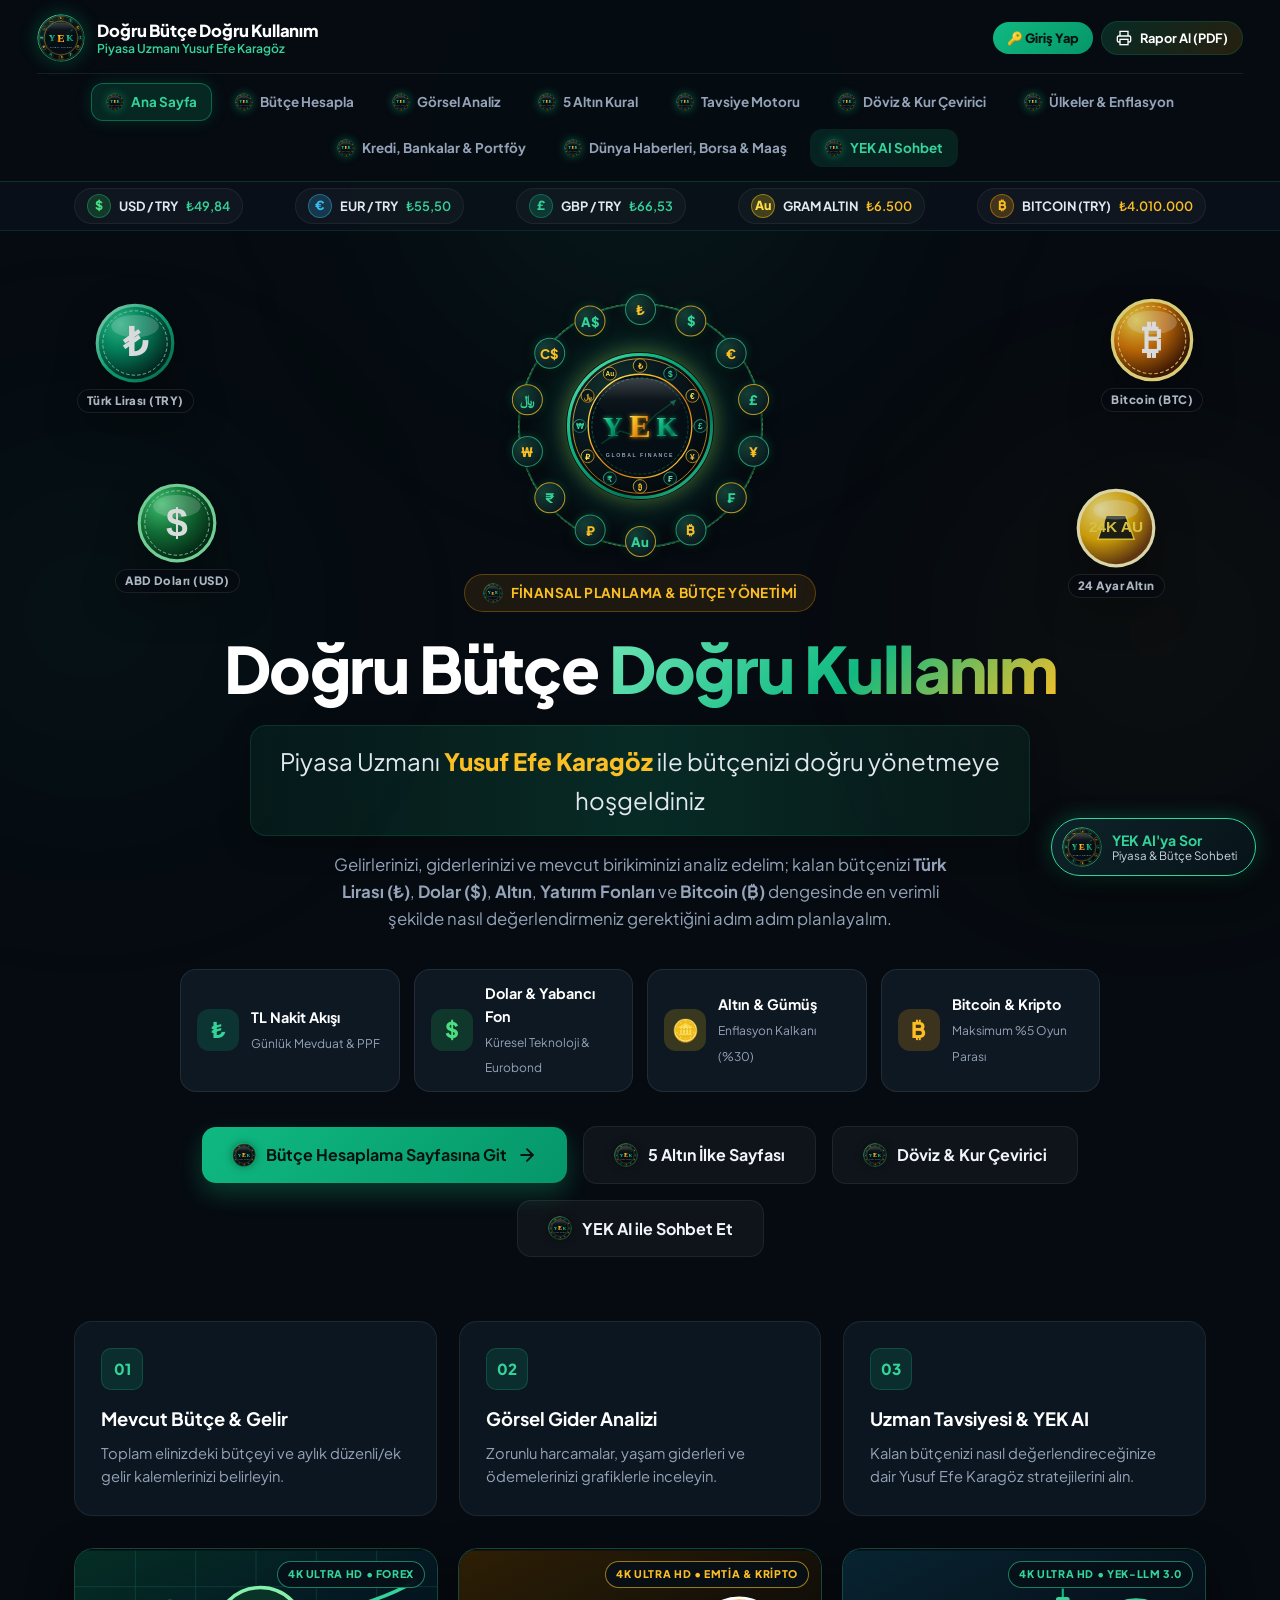
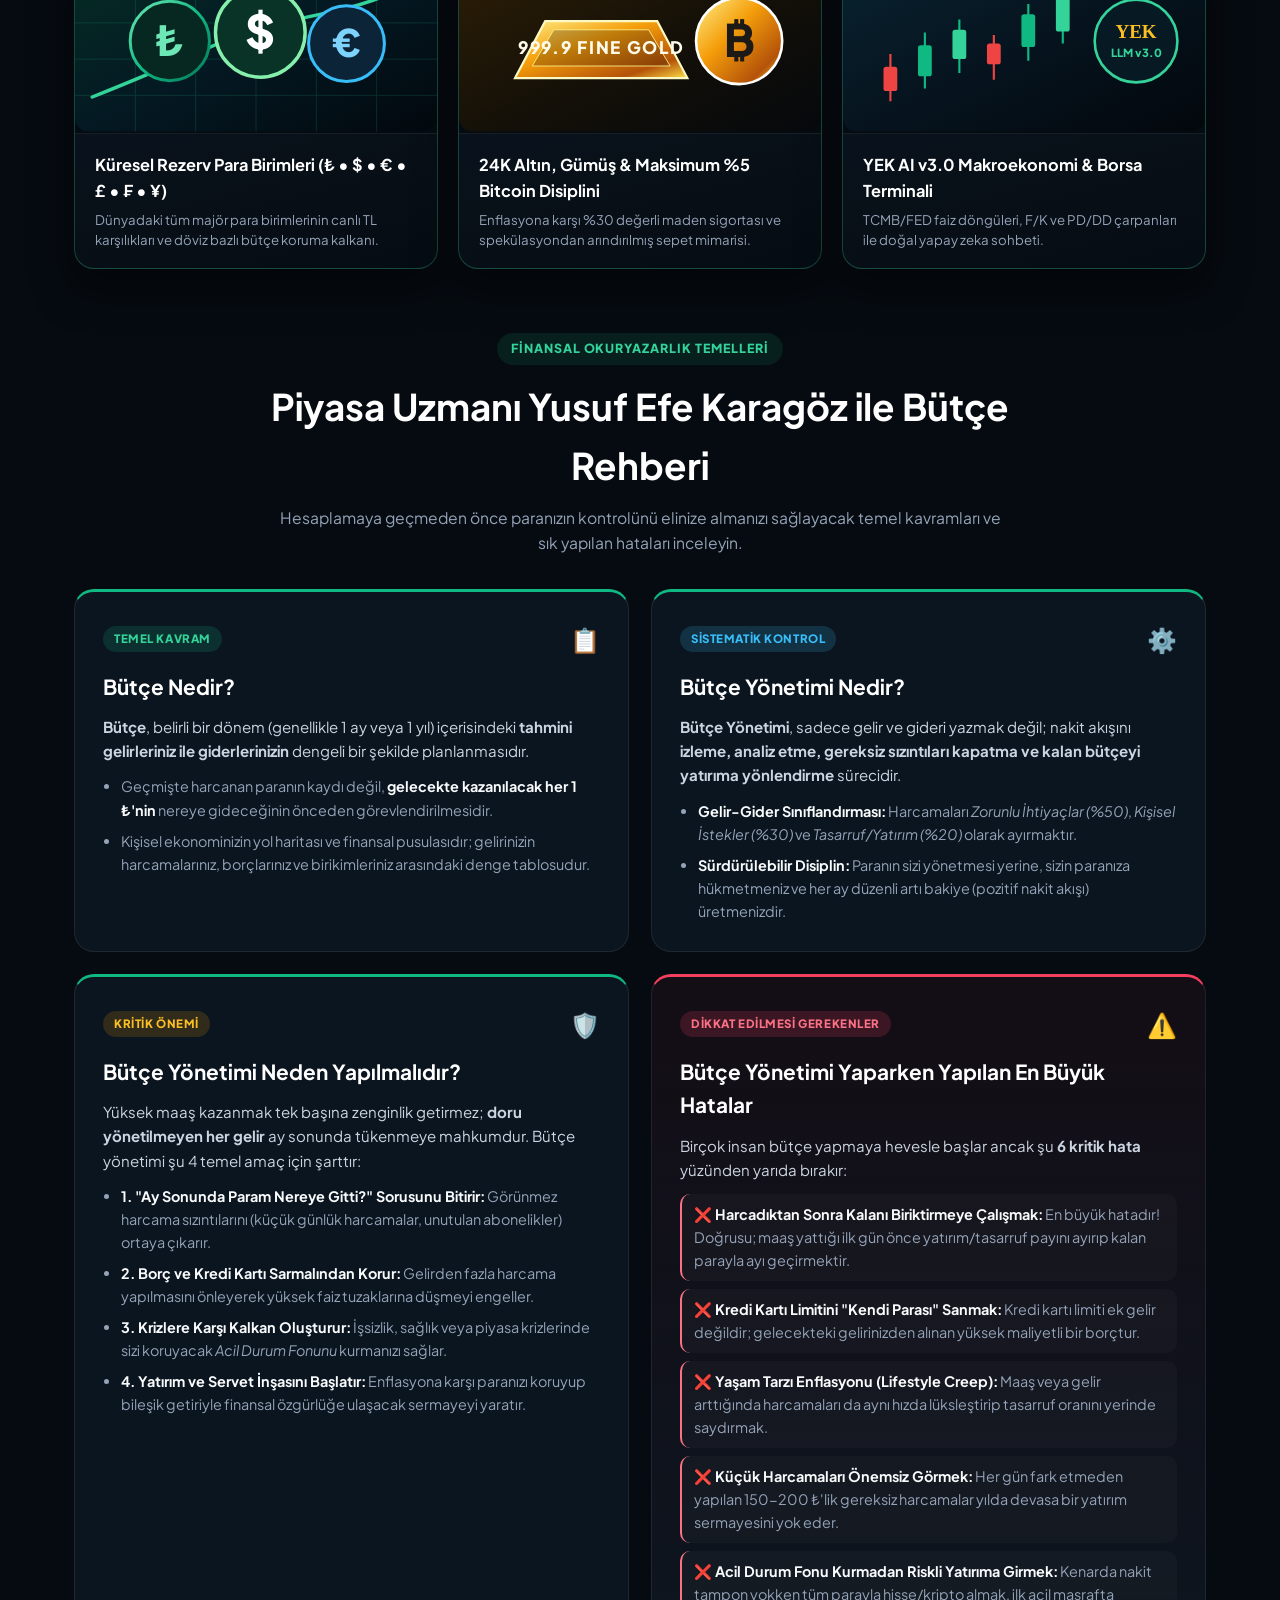
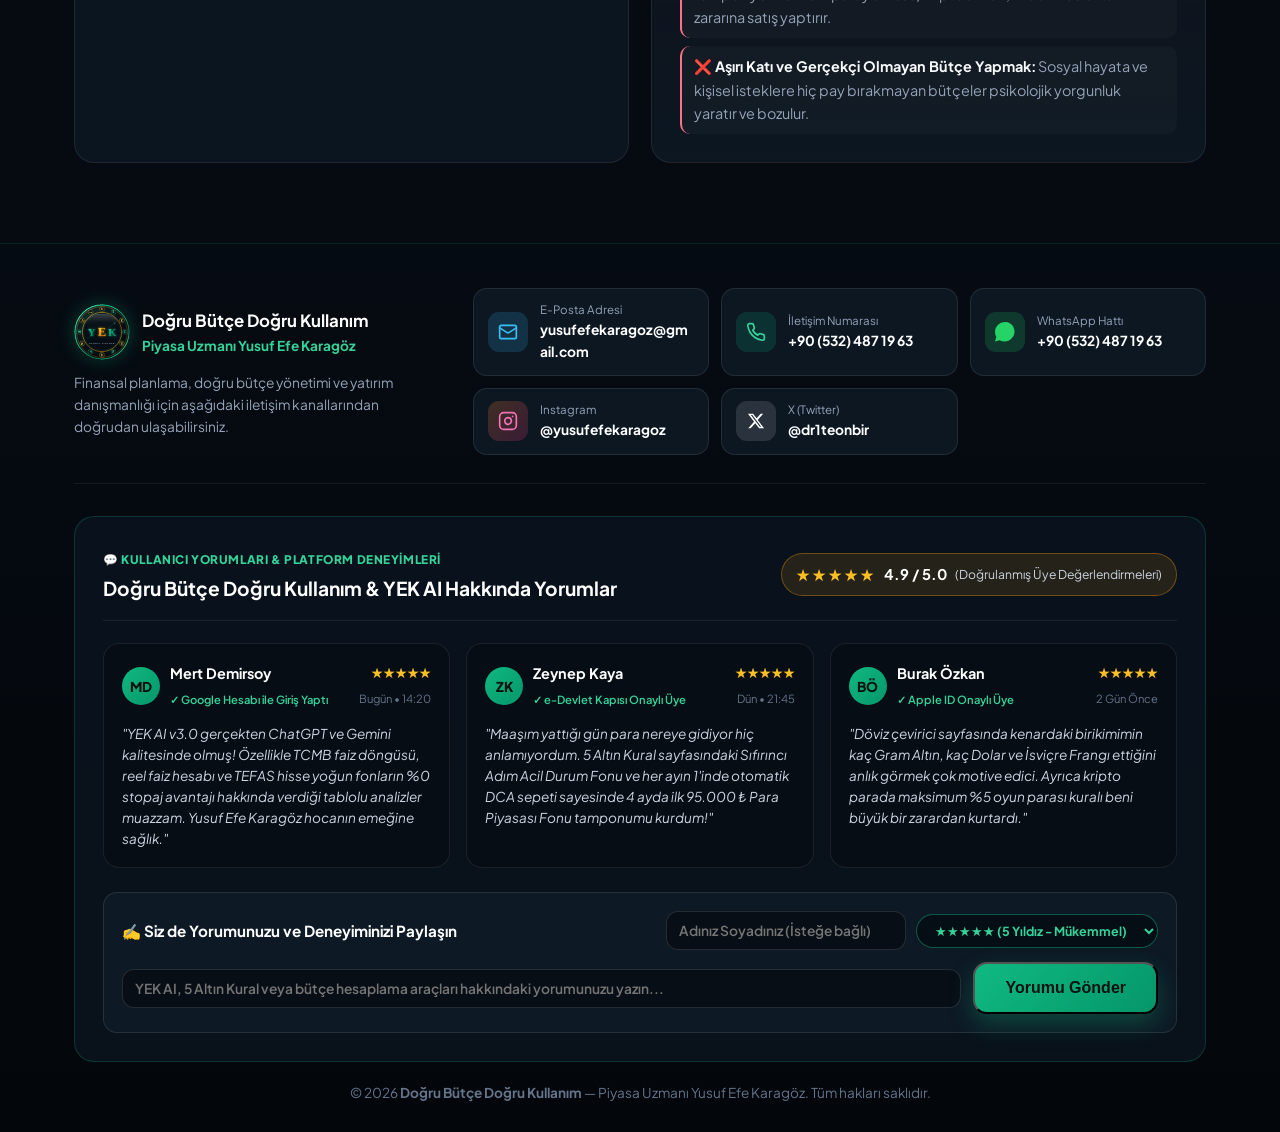
==== index.html @ b9794881 "Doğru Bütçe Doğru Kullanım - Masaüstü ve Mobil Uyumlu Tam Sürüm" ====
<!DOCTYPE html>
<html lang="tr">
<head>
  <meta charset="UTF-8" />
  <meta name="viewport" content="width=device-width, initial-scale=1.0" />
  <title>Ana Sayfa | Doğru Bütçe Doğru Kullanım - Yusuf Efe Karagöz</title>
  <link rel="preconnect" href="https://fonts.googleapis.com">
  <link rel="preconnect" href="https://fonts.gstatic.com" crossorigin>
  <link href="https://fonts.googleapis.com/css2?family=Cinzel:wght@600;700;800&family=Plus+Jakarta+Sans:wght@400;500;600;700;800&display=swap" rel="stylesheet">
  <link id="dynamicFavicon" rel="icon" type="image/svg+xml" href="logo.svg" />
  <link rel="shortcut icon" href="logo.svg" />
  <link rel="stylesheet" href="style.css?v=7" />
</head>
<body>
  <div class="ambient-glow glow-1"></div>
  <div class="ambient-glow glow-2"></div>
  <div class="ambient-glow glow-3"></div>

  <!-- ÜST MENÜ (HER SAYFADA SABİT) -->
  <header class="navbar">
    <div class="container nav-container">
      <a href="index.html" class="brand">
        <img src="logo.svg" alt="YEK Logo" class="nav-logo" />
        <div class="brand-text">
          <span class="brand-title">Doğru Bütçe Doğru Kullanım</span>
          <span class="brand-subtitle">Piyasa Uzmanı Yusuf Efe Karagöz</span>
        </div>
      </a>

      <nav class="nav-links">
        <a href="index.html" class="nav-tab active">
          <img src="logo.svg" alt="" class="link-mini-logo" />
          Ana Sayfa
        </a>
        <a href="butce-hesapla.html" class="nav-tab">
          <img src="logo.svg" alt="" class="link-mini-logo" />
          Bütçe Hesapla
        </a>
        <a href="gorsel-analiz.html" class="nav-tab">
          <img src="logo.svg" alt="" class="link-mini-logo" />
          Görsel Analiz
        </a>
        <a href="altin-kurallar.html" class="nav-tab">
          <img src="logo.svg" alt="" class="link-mini-logo" />
          5 Altın Kural
        </a>
        <a href="tavsiye-motoru.html" class="nav-tab">
          <img src="logo.svg" alt="" class="link-mini-logo" />
          Tavsiye Motoru
        </a>
        <a href="doviz-cevirici.html" class="nav-tab">
          <img src="logo.svg" alt="" class="link-mini-logo" />
          Döviz & Kur Çevirici
        </a>
        <a href="yek-ai.html" class="nav-tab nav-ai-link">
          <img src="logo.svg" alt="" class="link-mini-logo" />
          YEK AI Sohbet
        </a>
      </nav>

      <div class="nav-right-group">
        <button type="button" id="printReportBtn" class="btn-nav-action" title="Sayfayı Yazdır / PDF Kaydet">
          <svg width="16" height="16" viewBox="0 0 24 24" fill="none" stroke="currentColor" stroke-width="2">
            <polyline points="6 9 6 2 18 2 18 9"></polyline>
            <path d="M6 18H4a2 2 0 0 1-2-2v-5a2 2 0 0 1 2-2h16a2 2 0 0 1 2 2v5a2 2 0 0 1-2 2h-2"></path>
            <rect x="6" y="14" width="12" height="8"></rect>
          </svg>
          <span>Rapor Al (PDF)</span>
        </button>
      </div>
    </div>
  </header>

  <!-- Canlı Piyasa Şeridi -->
  <div class="market-ticker-bar">
    <div class="container ticker-container">
      <a href="doviz-cevirici.html" class="ticker-item" style="text-decoration:none;">
        <span class="coin-icon coin-usd">$</span>
        <span class="ticker-name">USD / TRY</span>
        <span id="tickerUSD" class="ticker-val up">₺49,84</span>
      </a>
      <a href="doviz-cevirici.html" class="ticker-item" style="text-decoration:none;">
        <span class="coin-icon coin-eur">€</span>
        <span class="ticker-name">EUR / TRY</span>
        <span id="tickerEUR" class="ticker-val up">₺55,50</span>
      </a>
      <a href="doviz-cevirici.html" class="ticker-item" style="text-decoration:none;">
        <span class="coin-icon coin-tl">£</span>
        <span class="ticker-name">GBP / TRY</span>
        <span id="tickerGBP" class="ticker-val up">₺66,53</span>
      </a>
      <a href="doviz-cevirici.html" class="ticker-item" style="text-decoration:none;">
        <span class="coin-icon coin-gold">Au</span>
        <span class="ticker-name">GRAM ALTIN</span>
        <span id="tickerGAU" class="ticker-val gold">₺6.500</span>
      </a>
      <a href="doviz-cevirici.html" class="ticker-item" style="text-decoration:none;">
        <span class="coin-icon coin-btc">₿</span>
        <span class="ticker-name">BITCOIN (TRY)</span>
        <span id="tickerBTC" class="ticker-val gold">₺4.010.000</span>
      </a>
    </div>
  </div>

  <!-- SADECE ANA SAYFA İÇERİĞİ -->
  <main class="spa-pages-container">
    <section class="hero-section">
      <!-- 4K Ultra-HD Yüzen Metalik Finans Madalyonları -->
      <div class="floating-coins-layer" aria-hidden="true">
        <div class="floating-coin fc-tl">
          <svg viewBox="0 0 120 120" width="84" height="84">
            <defs>
              <radialGradient id="tl4kBg" cx="30%" cy="25%" r="75%">
                <stop offset="0%" stop-color="#34d399"/>
                <stop offset="45%" stop-color="#059669"/>
                <stop offset="100%" stop-color="#022c22"/>
              </radialGradient>
              <linearGradient id="tl4kRim" x1="0%" y1="0%" x2="100%" y2="100%">
                <stop offset="0%" stop-color="#a7f3d0"/>
                <stop offset="50%" stop-color="#10b981"/>
                <stop offset="100%" stop-color="#047857"/>
              </linearGradient>
            </defs>
            <circle cx="60" cy="60" r="54" fill="url(#tl4kBg)" stroke="url(#tl4kRim)" stroke-width="4.5"/>
            <circle cx="60" cy="60" r="46" fill="none" stroke="#a7f3d0" stroke-width="1.4" stroke-dasharray="5 3" opacity="0.8"/>
            <ellipse cx="60" cy="36" rx="34" ry="16" fill="rgba(255,255,255,0.22)"/>
            <text x="60" y="78" text-anchor="middle" font-size="56" font-weight="900" fill="#ffffff" font-family="sans-serif">₺</text>
          </svg>
          <span>Türk Lirası (TRY)</span>
        </div>

        <div class="floating-coin fc-usd">
          <svg viewBox="0 0 120 120" width="84" height="84">
            <defs>
              <radialGradient id="usd4kBg" cx="30%" cy="25%" r="75%">
                <stop offset="0%" stop-color="#4ade80"/>
                <stop offset="50%" stop-color="#15803d"/>
                <stop offset="100%" stop-color="#052e16"/>
              </radialGradient>
            </defs>
            <circle cx="60" cy="60" r="54" fill="url(#usd4kBg)" stroke="#86efac" stroke-width="4.5"/>
            <circle cx="60" cy="60" r="46" fill="none" stroke="#bbf7d0" stroke-width="1.4" stroke-dasharray="5 3" opacity="0.8"/>
            <ellipse cx="60" cy="36" rx="34" ry="16" fill="rgba(255,255,255,0.22)"/>
            <text x="60" y="78" text-anchor="middle" font-size="56" font-weight="900" fill="#ffffff" font-family="sans-serif">$</text>
          </svg>
          <span>ABD Doları (USD)</span>
        </div>

        <div class="floating-coin fc-btc">
          <svg viewBox="0 0 120 120" width="88" height="88">
            <defs>
              <radialGradient id="btc4kBg" cx="30%" cy="25%" r="75%">
                <stop offset="0%" stop-color="#fde047"/>
                <stop offset="50%" stop-color="#d97706"/>
                <stop offset="100%" stop-color="#451a03"/>
              </radialGradient>
            </defs>
            <circle cx="60" cy="60" r="54" fill="url(#btc4kBg)" stroke="#fef08a" stroke-width="4.5"/>
            <circle cx="60" cy="60" r="46" fill="none" stroke="#fef08a" stroke-width="1.4" stroke-dasharray="5 3" opacity="0.85"/>
            <ellipse cx="60" cy="36" rx="34" ry="16" fill="rgba(255,255,255,0.26)"/>
            <text x="60" y="78" text-anchor="middle" font-size="54" font-weight="900" fill="#ffffff" font-family="sans-serif">₿</text>
          </svg>
          <span>Bitcoin (BTC)</span>
        </div>

        <div class="floating-coin fc-gold">
          <svg viewBox="0 0 120 120" width="84" height="84">
            <defs>
              <radialGradient id="au4kBg" cx="30%" cy="25%" r="75%">
                <stop offset="0%" stop-color="#fef08a"/>
                <stop offset="55%" stop-color="#eab308"/>
                <stop offset="100%" stop-color="#713f12"/>
              </radialGradient>
            </defs>
            <circle cx="60" cy="60" r="54" fill="url(#au4kBg)" stroke="#fef9c3" stroke-width="4.5"/>
            <polygon points="34,76 46,42 74,42 86,76" fill="#061017" opacity="0.88" stroke="#fde047" stroke-width="2"/>
            <ellipse cx="60" cy="34" rx="32" ry="14" fill="rgba(255,255,255,0.28)"/>
            <text x="60" y="66" text-anchor="middle" font-size="22" font-weight="900" fill="#fde047" font-family="sans-serif">24K AU</text>
          </svg>
          <span>24 Ayar Altın</span>
        </div>
      </div>

      <div class="container hero-container">
        <!-- YEK Logosu ve Etrafında Dünyanın Ünlü Para Birimi Sembolleri Halesi -->
        <div class="hero-logo-wrapper hero-logo-orbit-container">
          <div class="logo-ring-pulse"></div>
          <div class="currency-orbit-ring" aria-label="Dünya Para Birimleri Sembolleri">
            <span class="orbit-symbol" style="--angle: 0deg;" title="Türk Lirası">₺</span>
            <span class="orbit-symbol" style="--angle: 25.7deg;" title="ABD Doları">$</span>
            <span class="orbit-symbol" style="--angle: 51.4deg;" title="Euro">€</span>
            <span class="orbit-symbol" style="--angle: 77.1deg;" title="İngiliz Sterlini">£</span>
            <span class="orbit-symbol" style="--angle: 102.8deg;" title="Japon Yeni & Çin Yuanı">¥</span>
            <span class="orbit-symbol" style="--angle: 128.5deg;" title="İsviçre Frangı">₣</span>
            <span class="orbit-symbol" style="--angle: 154.2deg;" title="Bitcoin">₿</span>
            <span class="orbit-symbol" style="--angle: 180deg;" title="Altın (Ons/Gram)">Au</span>
            <span class="orbit-symbol" style="--angle: 205.7deg;" title="Rus Rublesi">₽</span>
            <span class="orbit-symbol" style="--angle: 231.4deg;" title="Hindistan Rupisi">₹</span>
            <span class="orbit-symbol" style="--angle: 257.1deg;" title="Güney Kore Wonu">₩</span>
            <span class="orbit-symbol" style="--angle: 282.8deg;" title="Suudi Riyali">﷼</span>
            <span class="orbit-symbol" style="--angle: 308.5deg;" title="Kanada Doları">C$</span>
            <span class="orbit-symbol" style="--angle: 334.2deg;" title="Avustralya Doları">A$</span>
          </div>
          <img src="logo.svg?v=4" alt="Yusuf Efe Karagöz - YEK Logo" class="hero-logo" />
        </div>

        <div class="expert-pill">
          <img src="logo.svg" alt="YEK" class="pill-mini-logo" />
          <span>Finansal Planlama & Bütçe Yönetimi</span>
        </div>

        <h1 class="site-main-title">
          Doğru Bütçe <span class="emerald-gradient-text">Doğru Kullanım</span>
        </h1>

        <p class="welcome-message">
          Piyasa Uzmanı <strong>Yusuf Efe Karagöz</strong> ile bütçenizi doğru yönetmeye hoşgeldiniz
        </p>

        <p class="hero-subtext">
          Gelirlerinizi, giderlerinizi ve mevcut birikiminizi analiz edelim; kalan bütçenizi <strong>Türk Lirası (₺)</strong>, <strong>Dolar ($)</strong>, <strong>Altın</strong>, <strong>Yatırım Fonları</strong> ve <strong>Bitcoin (₿)</strong> dengesinde en verimli şekilde nasıl değerlendirmeniz gerektiğini adım adım planlayalım.
        </p>

        <div class="currency-showcase-strip">
          <div class="currency-chip chip-tl">
            <span class="chip-symbol">₺</span>
            <div>
              <strong>TL Nakit Akışı</strong>
              <small>Günlük Mevduat & PPF</small>
            </div>
          </div>
          <div class="currency-chip chip-usd">
            <span class="chip-symbol">$</span>
            <div>
              <strong>Dolar & Yabancı Fon</strong>
              <small>Küresel Teknoloji & Eurobond</small>
            </div>
          </div>
          <div class="currency-chip chip-gold">
            <span class="chip-symbol">🪙</span>
            <div>
              <strong>Altın & Gümüş</strong>
              <small>Enflasyon Kalkanı (%30)</small>
            </div>
          </div>
          <div class="currency-chip chip-btc">
            <span class="chip-symbol">₿</span>
            <div>
              <strong>Bitcoin & Kripto</strong>
              <small>Maksimum %5 Oyun Parası</small>
            </div>
          </div>
        </div>

        <!-- Ayrı Sayfalara Yönlendiren Aksiyon Butonları -->
        <div class="hero-actions">
          <a href="butce-hesapla.html" class="btn btn-primary">
            <img src="logo.svg" alt="YEK" class="btn-logo-icon" />
            <span>Bütçe Hesaplama Sayfasına Git</span>
            <svg width="20" height="20" viewBox="0 0 24 24" fill="none" stroke="currentColor" stroke-width="2.2" stroke-linecap="round" stroke-linejoin="round">
              <line x1="5" y1="12" x2="19" y2="12"></line>
              <polyline points="12 5 19 12 12 19"></polyline>
            </svg>
          </a>
          <a href="altin-kurallar.html" class="btn btn-secondary">
            <img src="logo.svg" alt="YEK" class="btn-logo-icon" />
            <span>5 Altın İlke Sayfası</span>
          </a>
          <a href="doviz-cevirici.html" class="btn btn-secondary">
            <img src="logo.svg" alt="YEK" class="btn-logo-icon" />
            <span>Döviz & Kur Çevirici</span>
          </a>
          <a href="yek-ai.html" class="btn btn-secondary">
            <img src="logo.svg" alt="YEK" class="btn-logo-icon" />
            <span>YEK AI ile Sohbet Et</span>
          </a>
        </div>

        <div class="feature-pillars">
          <a href="butce-hesapla.html" class="pillar-card clickable-pillar" style="text-decoration:none;">
            <div class="pillar-icon">01</div>
            <h3>Mevcut Bütçe & Gelir</h3>
            <p>Toplam elinizdeki bütçeyi ve aylık düzenli/ek gelir kalemlerinizi belirleyin.</p>
          </a>
          <a href="gorsel-analiz.html" class="pillar-card clickable-pillar" style="text-decoration:none;">
            <div class="pillar-icon">02</div>
            <h3>Görsel Gider Analizi</h3>
            <p>Zorunlu harcamalar, yaşam giderleri ve ödemelerinizi grafiklerle inceleyin.</p>
          </a>
          <a href="tavsiye-motoru.html" class="pillar-card clickable-pillar" style="text-decoration:none;">
            <div class="pillar-icon">03</div>
            <h3>Uzman Tavsiyesi & YEK AI</h3>
            <p>Kalan bütçenizi nasıl değerlendireceğinize dair Yusuf Efe Karagöz stratejilerini alın.</p>
          </a>
        </div>

        <!-- 4K ULTRA-HD KÜRESEL FİNANS VE PİYASA GÖRSEL VİTRİNİ -->
        <div class="visual-4k-showcase-grid">
          <a href="doviz-cevirici.html" class="visual-4k-card">
            <div class="visual-4k-art">
              <svg viewBox="0 0 420 210" width="100%" height="100%">
                <defs>
                  <linearGradient id="v4kEmerald" x1="0%" y1="0%" x2="100%" y2="100%">
                    <stop offset="0%" stop-color="#052e24"/>
                    <stop offset="50%" stop-color="#041923"/>
                    <stop offset="100%" stop-color="#02080d"/>
                  </linearGradient>
                  <linearGradient id="v4kCoinGlow" x1="0%" y1="0%" x2="100%" y2="100%">
                    <stop offset="0%" stop-color="#6ee7b7"/>
                    <stop offset="50%" stop-color="#10b981"/>
                    <stop offset="100%" stop-color="#047857"/>
                  </linearGradient>
                </defs>
                <rect width="420" height="210" rx="16" fill="url(#v4kEmerald)"/>
                <g opacity="0.18" stroke="#34d399" stroke-width="1">
                  <line x1="0" y1="42" x2="420" y2="42"/><line x1="0" y1="84" x2="420" y2="84"/><line x1="0" y1="126" x2="420" y2="126"/><line x1="0" y1="168" x2="420" y2="168"/>
                  <line x1="70" y1="0" x2="70" y2="210"/><line x1="140" y1="0" x2="140" y2="210"/><line x1="210" y1="0" x2="210" y2="210"/><line x1="280" y1="0" x2="280" y2="210"/><line x1="350" y1="0" x2="350" y2="210"/>
                </g>
                <path d="M20 170 Q95 140, 150 115 T280 75 T395 35" fill="none" stroke="#34d399" stroke-width="4" stroke-linecap="round"/>
                <circle cx="110" cy="105" r="46" fill="#062820" stroke="url(#v4kCoinGlow)" stroke-width="3.5"/>
                <text x="110" y="122" text-anchor="middle" font-size="48" font-weight="900" fill="#6ee7b7">₺</text>
                <circle cx="215" cy="95" r="52" fill="#083326" stroke="#86efac" stroke-width="4"/>
                <text x="215" y="114" text-anchor="middle" font-size="54" font-weight="900" fill="#ffffff">$</text>
                <circle cx="315" cy="108" r="44" fill="#0c2438" stroke="#38bdf8" stroke-width="3.5"/>
                <text x="315" y="124" text-anchor="middle" font-size="44" font-weight="900" fill="#7dd3fc">€</text>
              </svg>
              <span class="badge-4k-uhd">4K ULTRA HD • FOREX</span>
            </div>
            <div class="visual-4k-caption">
              <h4>Küresel Rezerv Para Birimleri (₺ • $ • € • £ • ₣ • ¥)</h4>
              <p>Dünyadaki tüm majör para birimlerinin canlı TL karşılıkları ve döviz bazlı bütçe koruma kalkanı.</p>
            </div>
          </a>

          <a href="altin-kurallar.html" class="visual-4k-card">
            <div class="visual-4k-art">
              <svg viewBox="0 0 420 210" width="100%" height="100%">
                <defs>
                  <linearGradient id="v4kGoldBg" x1="0%" y1="0%" x2="100%" y2="100%">
                    <stop offset="0%" stop-color="#2e1f05"/>
                    <stop offset="55%" stop-color="#141008"/>
                    <stop offset="100%" stop-color="#05080c"/>
                  </linearGradient>
                  <linearGradient id="goldBarGrad" x1="0%" y1="0%" x2="100%" y2="100%">
                    <stop offset="0%" stop-color="#fef08a"/>
                    <stop offset="40%" stop-color="#f59e0b"/>
                    <stop offset="80%" stop-color="#b45309"/>
                    <stop offset="100%" stop-color="#fde047"/>
                  </linearGradient>
                </defs>
                <rect width="420" height="210" rx="16" fill="url(#v4kGoldBg)"/>
                <!-- 4K 24 Ayar Külçe Altın & Bitcoin İllüstrasyonu -->
                <polygon points="65,148 100,82 230,82 265,148" fill="url(#goldBarGrad)" stroke="#fef9c3" stroke-width="2.5"/>
                <polygon points="85,134 110,92 220,92 245,134" fill="rgba(0,0,0,0.22)" stroke="#fef08a" stroke-width="1"/>
                <text x="165" y="120" text-anchor="middle" font-size="20" font-weight="900" fill="#fffbeb" letter-spacing="2">999.9 FINE GOLD</text>
                <circle cx="325" cy="105" r="50" fill="url(#goldBarGrad)" stroke="#ffffff" stroke-width="3"/>
                <text x="325" y="124" text-anchor="middle" font-size="52" font-weight="900" fill="#1c1917">₿</text>
              </svg>
              <span class="badge-4k-uhd gold">4K ULTRA HD • EMTİA & KRİPTO</span>
            </div>
            <div class="visual-4k-caption">
              <h4>24K Altın, Gümüş & Maksimum %5 Bitcoin Disiplini</h4>
              <p>Enflasyona karşı %30 değerli maden sigortası ve spekülasyondan arındırılmış sepet mimarisi.</p>
            </div>
          </a>

          <a href="yek-ai.html" class="visual-4k-card">
            <div class="visual-4k-art">
              <svg viewBox="0 0 420 210" width="100%" height="100%">
                <defs>
                  <linearGradient id="v4kQuantBg" x1="0%" y1="0%" x2="100%" y2="100%">
                    <stop offset="0%" stop-color="#082431"/>
                    <stop offset="50%" stop-color="#06141f"/>
                    <stop offset="100%" stop-color="#03070c"/>
                  </linearGradient>
                </defs>
                <rect width="420" height="210" rx="16" fill="url(#v4kQuantBg)"/>
                <!-- 4K Borsa Mum Grafikleri (Candlesticks) ve AI Sinir Ağı -->
                <g stroke-width="2.5">
                  <line x1="55" y1="120" x2="55" y2="175" stroke="#ef4444"/><rect x="47" y="135" width="16" height="28" rx="3" fill="#ef4444"/>
                  <line x1="95" y1="95" x2="95" y2="160" stroke="#10b981"/><rect x="87" y="110" width="16" height="36" rx="3" fill="#10b981"/>
                  <line x1="135" y1="80" x2="135" y2="142" stroke="#10b981"/><rect x="127" y="92" width="16" height="34" rx="3" fill="#34d399"/>
                  <line x1="175" y1="98" x2="175" y2="150" stroke="#ef4444"/><rect x="167" y="108" width="16" height="24" rx="3" fill="#ef4444"/>
                  <line x1="215" y1="62" x2="215" y2="128" stroke="#10b981"/><rect x="207" y="74" width="16" height="38" rx="3" fill="#10b981"/>
                  <line x1="255" y1="44" x2="255" y2="108" stroke="#10b981"/><rect x="247" y="54" width="16" height="40" rx="3" fill="#34d399"/>
                </g>
                <circle cx="340" cy="105" r="48" fill="#071a24" stroke="#34d399" stroke-width="3"/>
                <text x="340" y="102" text-anchor="middle" font-size="22" font-weight="900" fill="#fbbf24" font-family="serif">YEK</text>
                <text x="340" y="124" text-anchor="middle" font-size="13" font-weight="800" fill="#34d399">LLM v3.0</text>
              </svg>
              <span class="badge-4k-uhd">4K ULTRA HD • YEK-LLM 3.0</span>
            </div>
            <div class="visual-4k-caption">
              <h4>YEK AI v3.0 Makroekonomi & Borsa Terminali</h4>
              <p>TCMB/FED faiz döngüleri, F/K ve PD/DD çarpanları ile doğal yapay zeka sohbeti.</p>
            </div>
          </a>
        </div>

        <!-- ANA SAYFA EĞİTİM REHBERİ: BÜTÇE NEDİR, NEDEN YAPILMALIDIR, YAPILAN HATALAR -->
        <div class="home-knowledge-wrapper">
          <div class="knowledge-header">
            <span class="step-tag">FİNANSAL OKURYAZARLIK TEMELLERİ</span>
            <h2>Piyasa Uzmanı Yusuf Efe Karagöz ile Bütçe Rehberi</h2>
            <p>Hesaplamaya geçmeden önce paranızın kontrolünü elinize almanızı sağlayacak temel kavramları ve sık yapılan hataları inceleyin.</p>
          </div>

          <div class="knowledge-grid">
            <article class="knowledge-card">
              <div class="knowledge-card-top">
                <span class="knowledge-badge badge-emerald">TEMEL KAVRAM</span>
                <span class="knowledge-icon">📋</span>
              </div>
              <h3>Bütçe Nedir?</h3>
              <p>
                <strong>Bütçe</strong>, belirli bir dönem (genellikle 1 ay veya 1 yıl) içerisindeki <strong>tahmini gelirleriniz ile giderlerinizin</strong> dengeli bir şekilde planlanmasıdır.
              </p>
              <ul class="knowledge-list">
                <li>Geçmişte harcanan paranın kaydı değil, <strong>gelecekte kazanılacak her 1 ₺'nin</strong> nereye gideceğinin önceden görevlendirilmesidir.</li>
                <li>Kişisel ekonominizin yol haritası ve finansal pusulasıdır; gelirinizin harcamalarınız, borçlarınız ve birikimleriniz arasındaki denge tablosudur.</li>
              </ul>
            </article>

            <article class="knowledge-card">
              <div class="knowledge-card-top">
                <span class="knowledge-badge badge-blue">SİSTEMATİK KONTROL</span>
                <span class="knowledge-icon">⚙️</span>
              </div>
              <h3>Bütçe Yönetimi Nedir?</h3>
              <p>
                <strong>Bütçe Yönetimi</strong>, sadece gelir ve gideri yazmak değil; nakit akışını <strong>izleme, analiz etme, gereksiz sızıntıları kapatma ve kalan bütçeyi yatırıma yönlendirme</strong> sürecidir.
              </p>
              <ul class="knowledge-list">
                <li><strong>Gelir-Gider Sınıflandırması:</strong> Harcamaları <em>Zorunlu İhtiyaçlar (%50)</em>, <em>Kişisel İstekler (%30)</em> ve <em>Tasarruf/Yatırım (%20)</em> olarak ayırmaktır.</li>
                <li><strong>Sürdürülebilir Disiplin:</strong> Paranın sizi yönetmesi yerine, sizin paranıza hükmetmeniz ve her ay düzenli artı bakiye (pozitif nakit akışı) üretmenizdir.</li>
              </ul>
            </article>

            <article class="knowledge-card">
              <div class="knowledge-card-top">
                <span class="knowledge-badge badge-gold">KRİTİK ÖNEMİ</span>
                <span class="knowledge-icon">🛡️</span>
              </div>
              <h3>Bütçe Yönetimi Neden Yapılmalıdır?</h3>
              <p>
                Yüksek maaş kazanmak tek başına zenginlik getirmez; <strong>doru yönetilmeyen her gelir</strong> ay sonunda tükenmeye mahkumdur. Bütçe yönetimi şu 4 temel amaç için şarttır:
              </p>
              <ul class="knowledge-list">
                <li><strong>1. "Ay Sonunda Param Nereye Gitti?" Sorusunu Bitirir:</strong> Görünmez harcama sızıntılarını (küçük günlük harcamalar, unutulan abonelikler) ortaya çıkarır.</li>
                <li><strong>2. Borç ve Kredi Kartı Sarmalından Korur:</strong> Gelirden fazla harcama yapılmasını önleyerek yüksek faiz tuzaklarına düşmeyi engeller.</li>
                <li><strong>3. Krizlere Karşı Kalkan Oluşturur:</strong> İşsizlik, sağlık veya piyasa krizlerinde sizi koruyacak <em>Acil Durum Fonunu</em> kurmanızı sağlar.</li>
                <li><strong>4. Yatırım ve Servet İnşasını Başlatır:</strong> Enflasyona karşı paranızı koruyup bileşik getiriyle finansal özgürlüğe ulaşacak sermayeyi yaratır.</li>
              </ul>
            </article>

            <article class="knowledge-card knowledge-card-danger">
              <div class="knowledge-card-top">
                <span class="knowledge-badge badge-danger">DİKKAT EDİLMESİ GEREKENLER</span>
                <span class="knowledge-icon">⚠️</span>
              </div>
              <h3>Bütçe Yönetimi Yaparken Yapılan En Büyük Hatalar</h3>
              <p>
                Birçok insan bütçe yapmaya hevesle başlar ancak şu <strong>6 kritik hata</strong> yüzünden yarıda bırakır:
              </p>
              <ul class="knowledge-list error-list">
                <li><strong>❌ Harcadıktan Sonra Kalanı Biriktirmeye Çalışmak:</strong> En büyük hatadır! Doğrusu; maaş yattığı ilk gün önce yatırım/tasarruf payını ayırıp kalan parayla ayı geçirmektir.</li>
                <li><strong>❌ Kredi Kartı Limitini "Kendi Parası" Sanmak:</strong> Kredi kartı limiti ek gelir değildir; gelecekteki gelirinizden alınan yüksek maliyetli bir borçtur.</li>
                <li><strong>❌ Yaşam Tarzı Enflasyonu (Lifestyle Creep):</strong> Maaş veya gelir arttığında harcamaları da aynı hızda lüksleştirip tasarruf oranını yerinde saydırmak.</li>
                <li><strong>❌ Küçük Harcamaları Önemsiz Görmek:</strong> Her gün fark etmeden yapılan 150-200 ₺'lik gereksiz harcamalar yılda devasa bir yatırım sermayesini yok eder.</li>
                <li><strong>❌ Acil Durum Fonu Kurmadan Riskli Yatırıma Girmek:</strong> Kenarda nakit tampon yokken tüm parayla hisse/kripto almak, ilk acil masrafta zararına satış yaptırır.</li>
                <li><strong>❌ Aşırı Katı ve Gerçekçi Olmayan Bütçe Yapmak:</strong> Sosyal hayata ve kişisel isteklere hiç pay bırakmayan bütçeler psikolojik yorgunluk yaratır ve bozulur.</li>
              </ul>
            </article>
          </div>
        </div>
      </div>
    </section>
  </main>

  <!-- EN ALTTA İLETİŞİM VE SOSYAL MEDYA BİLGİLERİ -->
  <footer class="footer">
    <div class="container">
      <div class="contact-footer-grid">
        <div class="contact-brand-col">
          <div class="footer-brand">
            <img src="logo.svg" alt="YEK" class="footer-logo-large" />
            <div>
              <strong class="footer-title-text">Doğru Bütçe Doğru Kullanım</strong>
              <span class="footer-sub-text">Piyasa Uzmanı Yusuf Efe Karagöz</span>
            </div>
          </div>
          <p class="footer-desc">
            Finansal planlama, doğru bütçe yönetimi ve yatırım danışmanlığı için aşağıdaki iletişim kanallarından doğrudan ulaşabilirsiniz.
          </p>
        </div>

        <div class="contact-links-grid">
          <a href="mailto:yusufefekaragoz@gmail.com" class="contact-pill-item" title="E-Posta Gönder">
            <span class="social-icon icon-email">
              <svg width="20" height="20" viewBox="0 0 24 24" fill="none" stroke="currentColor" stroke-width="2" stroke-linecap="round" stroke-linejoin="round">
                <rect x="2" y="4" width="20" height="16" rx="2"></rect>
                <path d="m22 7-8.97 5.7a1.94 1.94 0 0 1-2.06 0L2 7"></path>
              </svg>
            </span>
            <div class="contact-meta">
              <small>E-Posta Adresi</small>
              <strong>yusufefekaragoz@gmail.com</strong>
            </div>
          </a>

          <a href="tel:+905324871963" class="contact-pill-item" title="Telefon ile Ara">
            <span class="social-icon icon-phone">
              <svg width="20" height="20" viewBox="0 0 24 24" fill="none" stroke="currentColor" stroke-width="2" stroke-linecap="round" stroke-linejoin="round">
                <path d="M22 16.92v3a2 2 0 0 1-2.18 2 19.79 19.79 0 0 1-8.63-3.07 19.5 19.5 0 0 1-6-6 19.79 19.79 0 0 1-3.07-8.67A2 2 0 0 1 4.11 2h3a2 2 0 0 1 2 1.72 12.84 12.84 0 0 0 .7 2.81 2 2 0 0 1-.45 2.11L8.09 9.91a16 16 0 0 0 6 6l1.27-1.27a2 2 0 0 1 2.11-.45 12.84 12.84 0 0 0 2.81.7A2 2 0 0 1 22 16.92z"></path>
              </svg>
            </span>
            <div class="contact-meta">
              <small>İletişim Numarası</small>
              <strong>+90 (532) 487 19 63</strong>
            </div>
          </a>

          <a href="https://wa.me/905324871963" target="_blank" rel="noopener noreferrer" class="contact-pill-item" title="WhatsApp İletişim">
            <span class="social-icon icon-whatsapp">
              <svg width="20" height="20" viewBox="0 0 24 24" fill="currentColor">
                <path d="M12.031 6.172c-3.181 0-5.767 2.586-5.768 5.766-.001 1.298.38 2.27 1.019 3.287l-.582 2.128 2.182-.573c.978.58 1.911.928 3.145.929 3.178 0 5.767-2.587 5.768-5.766.001-3.187-2.575-5.77-5.764-5.771zm3.392 8.244c-.144.405-.837.774-1.17.824-.299.045-.677.063-1.092-.069-.252-.08-.575-.187-.988-.365-1.739-.751-2.874-2.502-2.961-2.617-.087-.116-.708-.94-.708-1.793s.448-1.273.607-1.446c.159-.173.346-.217.462-.217l.332.006c.106.005.249-.04.39.298.144.347.491 1.2.534 1.287.043.087.072.188.014.304-.058.116-.087.188-.173.289l-.26.304c-.087.086-.177.18-.076.354.101.174.449.741.964 1.201.662.591 1.221.774 1.394.86s.274.072.376-.043c.101-.116.433-.506.549-.68.116-.173.231-.145.39-.087s1.011.477 1.184.564.289.13.332.202c.045.072.045.419-.1.824zm-3.423-14.416c-6.627 0-12 5.373-12 12 0 2.126.556 4.124 1.533 5.862l-1.533 5.602 5.736-1.504c1.696.906 3.631 1.422 5.691 1.422 6.627 0 12-5.373 12-12s-5.373-12-12.427-11.382z"/>
              </svg>
            </span>
            <div class="contact-meta">
              <small>WhatsApp Hattı</small>
              <strong>+90 (532) 487 19 63</strong>
            </div>
          </a>

          <a href="https://instagram.com/yusufefekaragoz" target="_blank" rel="noopener noreferrer" class="contact-pill-item" title="Instagram: @yusufefekaragoz">
            <span class="social-icon icon-instagram">
              <svg width="20" height="20" viewBox="0 0 24 24" fill="none" stroke="currentColor" stroke-width="2" stroke-linecap="round" stroke-linejoin="round">
                <rect x="2" y="2" width="20" height="20" rx="5" ry="5"></rect>
                <path d="M16 11.37A4 4 0 1 1 12.63 8 4 4 0 0 1 16 11.37z"></path>
                <line x1="17.5" y1="6.5" x2="17.51" y2="6.5"></line>
              </svg>
            </span>
            <div class="contact-meta">
              <small>Instagram</small>
              <strong>@yusufefekaragoz</strong>
            </div>
          </a>

          <a href="https://x.com/dr1teonbir" target="_blank" rel="noopener noreferrer" class="contact-pill-item" title="X: @dr1teonbir">
            <span class="social-icon icon-x">
              <svg width="18" height="18" viewBox="0 0 24 24" fill="currentColor">
                <path d="M18.244 2.25h3.308l-7.227 8.26 8.502 11.24H16.17l-5.214-6.817L4.99 21.75H1.68l7.73-8.835L1.254 2.25H8.08l4.713 6.231zm-1.161 17.52h1.833L7.084 4.126H5.117z"/>
              </svg>
            </span>
            <div class="contact-meta">
              <small>X (Twitter)</small>
              <strong>@dr1teonbir</strong>
            </div>
          </a>
        </div>
      </div>

      <div class="footer-bottom-bar">
        <p class="footer-copy">© 2026 <strong>Doğru Bütçe Doğru Kullanım</strong> — Piyasa Uzmanı Yusuf Efe Karagöz. Tüm hakları saklıdır.</p>
      </div>
    </div>
  </footer>

  <!-- Sağ Alt Yüzen YEK AI Hızlı Erişim Butonu -->
  <a href="yek-ai.html" class="floating-ai-launcher" title="YEK AI ile Piyasa & Bütçe Sohbeti Yap">
    <img src="logo.svg" alt="YEK AI" class="launcher-logo" />
    <div class="launcher-text">
      <strong>YEK AI'ya Sor</strong>
      <small>Piyasa & Bütçe Sohbeti</small>
    </div>
  </a>

  <script src="script.js?v=7"></script>
</body>
</html>
---- style.css ----
:root {
  /* Koyu Tema & Bütçe Yeşili Renk Paleti */
  --bg-primary: #060b11;
  --bg-secondary: #0b141e;
  --bg-card: rgba(15, 27, 38, 0.75);
  --bg-card-hover: rgba(20, 37, 50, 0.9);

  /* Bütçenin Temsil Rengi: Zümrüt Yeşili & Finans Altını */
  --emerald-400: #34d399;
  --emerald-500: #10b981;
  --emerald-600: #059669;
  --emerald-glow: rgba(16, 185, 129, 0.28);

  --gold-400: #fbbf24;
  --gold-500: #f59e0b;
  --gold-glow: rgba(245, 158, 11, 0.2);

  --text-primary: #f1f5f9;
  --text-secondary: #94a3b8;
  --text-muted: #64748b;

  --border-subtle: rgba(16, 185, 129, 0.18);
  --border-light: rgba(255, 255, 255, 0.07);
}

* {
  margin: 0;
  padding: 0;
  box-sizing: border-box;
}

html {
  scroll-behavior: smooth;
}

body {
  font-family: 'Plus Jakarta Sans', -apple-system, BlinkMacSystemFont, sans-serif;
  background-color: var(--bg-primary);
  color: var(--text-primary);
  line-height: 1.6;
  min-height: 100vh;
  overflow-x: hidden;
  position: relative;
}

/* Arka Plan Işık Efektleri */
.ambient-glow {
  position: fixed;
  border-radius: 50%;
  filter: blur(130px);
  pointer-events: none;
  z-index: 0;
}

.glow-1 {
  width: 520px;
  height: 520px;
  background: radial-gradient(circle, rgba(16, 185, 129, 0.16) 0%, transparent 70%);
  top: -120px;
  left: 50%;
  transform: translateX(-50%);
}

.glow-2 {
  width: 450px;
  height: 450px;
  background: radial-gradient(circle, rgba(245, 158, 11, 0.08) 0%, transparent 70%);
  bottom: 5%;
  right: -100px;
}

.container {
  width: 100%;
  max-width: 1180px;
  margin: 0 auto;
  padding: 0 24px;
  position: relative;
  z-index: 1;
}

/* Üst Menü (Navbar) */
.navbar {
  position: sticky;
  top: 0;
  z-index: 100;
  background: rgba(6, 11, 17, 0.82);
  backdrop-filter: blur(16px);
  border-bottom: 1px solid var(--border-subtle);
  padding: 14px 0;
}

.nav-container {
  display: flex;
  align-items: center;
  justify-content: space-between;
  gap: 20px;
}

.brand {
  display: flex;
  align-items: center;
  gap: 14px;
  text-decoration: none;
  color: var(--text-primary);
}

.nav-logo {
  width: 48px;
  height: 48px;
  border-radius: 50%;
  box-shadow: 0 0 18px var(--emerald-glow);
  transition: transform 0.3s ease;
}

.brand:hover .nav-logo {
  transform: scale(1.06) rotate(3deg);
}

.brand-text {
  display: flex;
  flex-direction: column;
}

.brand-title {
  font-weight: 800;
  font-size: 1.05rem;
  letter-spacing: -0.01em;
  color: #ffffff;
}

.brand-subtitle {
  font-size: 0.8rem;
  color: var(--emerald-400);
  font-weight: 600;
}

.nav-links {
  display: flex;
  align-items: center;
  gap: 28px;
}

.nav-links a {
  text-decoration: none;
  color: var(--text-secondary);
  font-weight: 600;
  font-size: 0.94rem;
  transition: color 0.25s ease;
}

.nav-links a:hover,
.nav-links a.active {
  color: var(--emerald-400);
}

.nav-badge {
  display: flex;
  align-items: center;
  gap: 8px;
  background: rgba(16, 185, 129, 0.1);
  border: 1px solid var(--border-subtle);
  padding: 8px 14px;
  border-radius: 999px;
  font-size: 0.82rem;
  font-weight: 600;
  color: var(--emerald-400);
}

.pulse-dot {
  width: 8px;
  height: 8px;
  background-color: var(--emerald-400);
  border-radius: 50%;
  box-shadow: 0 0 10px var(--emerald-400);
  animation: pulse 2s infinite;
}

@keyframes pulse {
  0%, 100% { transform: scale(1); opacity: 1; }
  50% { transform: scale(1.35); opacity: 0.6; }
}

/* HERO (GİRİŞ EKRANI) */
.hero-section {
  padding: 72px 0 80px;
  text-align: center;
}

.hero-container {
  display: flex;
  flex-direction: column;
  align-items: center;
}

/* Yuvarlak YEK Logo Alanı */
.hero-logo-wrapper {
  position: relative;
  width: 148px;
  height: 148px;
  margin-bottom: 26px;
  display: flex;
  align-items: center;
  justify-content: center;
}

.hero-logo {
  width: 136px;
  height: 136px;
  border-radius: 50%;
  position: relative;
  z-index: 2;
  box-shadow: 0 12px 35px rgba(16, 185, 129, 0.32), 0 0 0 4px rgba(16, 185, 129, 0.15);
  transition: transform 0.4s cubic-bezier(0.175, 0.885, 0.32, 1.275);
}

.hero-logo:hover {
  transform: scale(1.06);
}

.logo-ring-pulse {
  position: absolute;
  inset: 0;
  border-radius: 50%;
  border: 2px solid var(--emerald-500);
  opacity: 0.45;
  animation: ringExpand 3s infinite ease-out;
}

@keyframes ringExpand {
  0% { transform: scale(0.92); opacity: 0.65; }
  100% { transform: scale(1.22); opacity: 0; }
}

/* Uzman Rozeti */
.expert-pill {
  display: inline-flex;
  align-items: center;
  gap: 8px;
  padding: 7px 18px;
  border-radius: 999px;
  background: rgba(245, 158, 11, 0.1);
  border: 1px solid rgba(245, 158, 11, 0.3);
  color: var(--gold-400);
  font-size: 0.85rem;
  font-weight: 700;
  letter-spacing: 0.03em;
  text-transform: uppercase;
  margin-bottom: 20px;
}

/* Site Ana Başlığı: Doğru Bütçe Doğru Kullanım */
.site-main-title {
  font-size: clamp(2.4rem, 5vw, 4.1rem);
  font-weight: 800;
  line-height: 1.15;
  letter-spacing: -0.025em;
  margin-bottom: 20px;
  color: #ffffff;
}

.emerald-gradient-text {
  background: linear-gradient(135deg, #6ee7b7 0%, #10b981 55%, #fbbf24 100%);
  -webkit-background-clip: text;
  -webkit-text-fill-color: transparent;
}

/* Karşılama Cümlesi */
.welcome-message {
  font-size: clamp(1.15rem, 2.2vw, 1.5rem);
  color: #e2e8f0;
  max-width: 780px;
  margin-bottom: 16px;
  padding: 16px 28px;
  background: linear-gradient(90deg, rgba(16, 185, 129, 0.08) 0%, rgba(16, 185, 129, 0.18) 50%, rgba(16, 185, 129, 0.08) 100%);
  border: 1px solid var(--border-subtle);
  border-radius: 16px;
  box-shadow: 0 8px 30px rgba(0, 0, 0, 0.25);
}

.welcome-message strong {
  color: var(--gold-400);
  font-weight: 800;
}

.hero-subtext {
  font-size: 1.05rem;
  color: var(--text-secondary);
  max-width: 650px;
  margin-bottom: 36px;
}

/* Butonlar */
.hero-actions {
  display: flex;
  align-items: center;
  justify-content: center;
  gap: 16px;
  flex-wrap: wrap;
  margin-bottom: 64px;
}

.btn {
  display: inline-flex;
  align-items: center;
  gap: 10px;
  padding: 15px 30px;
  border-radius: 14px;
  font-weight: 700;
  font-size: 1rem;
  text-decoration: none;
  transition: all 0.25s ease;
  cursor: pointer;
}

.btn-primary {
  background: linear-gradient(135deg, var(--emerald-500) 0%, var(--emerald-600) 100%);
  color: #04130e;
  box-shadow: 0 10px 25px var(--emerald-glow);
}

.btn-primary:hover {
  transform: translateY(-2px);
  box-shadow: 0 14px 32px rgba(16, 185, 129, 0.45);
  filter: brightness(1.07);
}

.btn-secondary {
  background: rgba(255, 255, 255, 0.04);
  color: var(--text-primary);
  border: 1px solid var(--border-light);
}

.btn-secondary:hover {
  background: rgba(255, 255, 255, 0.09);
  border-color: var(--border-subtle);
}

/* 3'lü Süreç Kartları */
.feature-pillars {
  display: grid;
  grid-template-columns: repeat(3, 1fr);
  gap: 22px;
  width: 100%;
  text-align: left;
}

.pillar-card {
  background: var(--bg-card);
  border: 1px solid var(--border-light);
  border-radius: 18px;
  padding: 26px;
  transition: all 0.3s ease;
  position: relative;
  overflow: hidden;
}

.pillar-card:hover {
  background: var(--bg-card-hover);
  border-color: var(--border-subtle);
  transform: translateY(-4px);
}

.pillar-icon {
  display: inline-flex;
  align-items: center;
  justify-content: center;
  width: 42px;
  height: 42px;
  border-radius: 10px;
  background: rgba(16, 185, 129, 0.14);
  color: var(--emerald-400);
  font-weight: 800;
  font-size: 0.95rem;
  margin-bottom: 14px;
  border: 1px solid rgba(16, 185, 129, 0.25);
}

.pillar-card h3 {
  font-size: 1.15rem;
  margin-bottom: 8px;
  color: #ffffff;
}

.pillar-card p {
  font-size: 0.92rem;
  color: var(--text-secondary);
}

/* 2. Adım Placeholder Kutusu */
.next-step-placeholder {
  padding: 40px 0 80px;
}

.placeholder-box {
  background: linear-gradient(180deg, rgba(15, 27, 38, 0.6) 0%, rgba(11, 20, 30, 0.9) 100%);
  border: 1px dashed rgba(16, 185, 129, 0.35);
  border-radius: 20px;
  padding: 44px 28px;
  text-align: center;
}

.step-tag {
  display: inline-block;
  font-size: 0.78rem;
  font-weight: 800;
  letter-spacing: 0.08em;
  color: var(--emerald-400);
  background: rgba(16, 185, 129, 0.12);
  padding: 6px 14px;
  border-radius: 999px;
  margin-bottom: 12px;
}

.placeholder-box h2 {
  font-size: 1.5rem;
  margin-bottom: 8px;
}

.placeholder-box p {
  color: var(--text-secondary);
}

/* Alt Bilgi (Footer) */
.footer {
  border-top: 1px solid var(--border-light);
  padding: 28px 0;
  background: rgba(4, 8, 13, 0.9);
}

.footer-content {
  display: flex;
  align-items: center;
  justify-content: space-between;
  flex-wrap: wrap;
  gap: 16px;
}

.footer-brand {
  display: flex;
  align-items: center;
  gap: 12px;
  font-size: 0.92rem;
  color: var(--text-secondary);
}

.footer-logo {
  width: 32px;
  height: 32px;
  border-radius: 50%;
}

.footer-copy {
  font-size: 0.85rem;
  color: var(--text-muted);
}

/* Mobil Uyumluluk */
@media (max-width: 860px) {
  .nav-links,
  .nav-badge {
    display: none;
  }
  .feature-pillars {
    grid-template-columns: 1fr;
  }
  .welcome-message {
    padding: 14px 18px;
  }
}

/* =========================================================
   2. ADIM: MEVCUT BÜTÇE, GELİR VE GİDER GİRİŞ MODÜLÜ
   ========================================================= */

.budget-input-section {
  padding: 50px 0 60px;
}

.section-header {
  text-align: center;
  max-width: 720px;
  margin: 0 auto 38px;
}

.section-header h2 {
  font-size: clamp(1.75rem, 3vw, 2.35rem);
  font-weight: 800;
  color: #ffffff;
  margin-bottom: 10px;
}

.section-header p {
  color: var(--text-secondary);
  font-size: 0.98rem;
  margin-bottom: 18px;
}

.quick-actions {
  display: flex;
  align-items: center;
  justify-content: center;
  gap: 12px;
  flex-wrap: wrap;
}

.btn-chip {
  display: inline-flex;
  align-items: center;
  gap: 7px;
  padding: 9px 16px;
  border-radius: 999px;
  font-family: inherit;
  font-size: 0.85rem;
  font-weight: 700;
  cursor: pointer;
  background: rgba(16, 185, 129, 0.12);
  color: var(--emerald-400);
  border: 1px solid rgba(16, 185, 129, 0.3);
  transition: all 0.2s ease;
}

.btn-chip:hover {
  background: rgba(16, 185, 129, 0.22);
  transform: translateY(-1px);
}

.btn-chip-danger {
  background: rgba(244, 63, 94, 0.1);
  color: #fb7185;
  border-color: rgba(244, 63, 94, 0.28);
}

.btn-chip-danger:hover {
  background: rgba(244, 63, 94, 0.2);
}

/* Mevcut Bütçe ve Hedef Üst Kartı */
.current-budget-banner {
  display: grid;
  grid-template-columns: 1.15fr 1fr;
  gap: 24px;
  background: linear-gradient(135deg, rgba(16, 185, 129, 0.1) 0%, rgba(15, 27, 38, 0.88) 100%);
  border: 1px solid var(--border-subtle);
  border-radius: 20px;
  padding: 28px;
  margin-bottom: 28px;
  box-shadow: 0 14px 36px rgba(0, 0, 0, 0.28);
}

.current-budget-col {
  display: flex;
  flex-direction: column;
  justify-content: space-between;
  gap: 10px;
}

.current-budget-col label {
  font-weight: 700;
  font-size: 1rem;
  color: #f8fafc;
  display: flex;
  flex-direction: column;
  gap: 6px;
}

.label-badge {
  display: inline-block;
  align-self: flex-start;
  font-size: 0.72rem;
  font-weight: 800;
  letter-spacing: 0.06em;
  padding: 4px 10px;
  border-radius: 6px;
  background: rgba(16, 185, 129, 0.18);
  color: var(--emerald-400);
}

.gold-badge {
  background: rgba(245, 158, 11, 0.16);
  color: var(--gold-400);
}

.input-hint {
  font-size: 0.8rem;
  color: var(--text-muted);
}

/* Para Birimi Input Kutuları */
.currency-input-wrapper {
  position: relative;
  display: flex;
  align-items: center;
  background: rgba(6, 11, 17, 0.75);
  border: 1px solid rgba(255, 255, 255, 0.12);
  border-radius: 12px;
  transition: border-color 0.2s ease, box-shadow 0.2s ease;
}

.currency-input-wrapper:focus-within {
  border-color: var(--emerald-400);
  box-shadow: 0 0 0 3px rgba(16, 185, 129, 0.18);
}

.currency-symbol {
  padding-left: 14px;
  padding-right: 6px;
  font-weight: 800;
  color: var(--emerald-400);
  font-size: 1rem;
  user-select: none;
}

.budget-input {
  width: 100%;
  background: transparent;
  border: none;
  outline: none;
  color: #ffffff;
  font-family: inherit;
  font-size: 1rem;
  font-weight: 700;
  padding: 11px 14px 11px 4px;
}

.large-input .budget-input {
  font-size: 1.35rem;
  padding: 13px 16px 13px 6px;
}

.large-input .currency-symbol {
  font-size: 1.35rem;
}

.goal-select,
.mini-select,
.text-input {
  background: rgba(6, 11, 17, 0.75);
  border: 1px solid rgba(255, 255, 255, 0.12);
  border-radius: 12px;
  color: #ffffff;
  font-family: inherit;
  font-size: 0.96rem;
  font-weight: 600;
  padding: 14px 16px;
  outline: none;
  transition: border-color 0.2s ease;
}

.goal-select:focus,
.mini-select:focus,
.text-input:focus {
  border-color: var(--emerald-400);
}

.goal-select option,
.mini-select option {
  background: #0b141e;
  color: #ffffff;
}

/* Gelir & Gider İki Sütunlu Grid */
.income-expense-grid {
  display: grid;
  grid-template-columns: 1fr 1fr;
  gap: 24px;
  margin-bottom: 28px;
}

.finance-panel {
  background: var(--bg-card);
  border: 1px solid var(--border-light);
  border-radius: 20px;
  padding: 26px;
  display: flex;
  flex-direction: column;
  justify-content: space-between;
}

.income-panel {
  border-top: 3px solid var(--emerald-500);
}

.expense-panel {
  border-top: 3px solid #f43f5e;
}

.panel-header {
  display: flex;
  align-items: center;
  justify-content: space-between;
  gap: 12px;
  padding-bottom: 18px;
  margin-bottom: 20px;
  border-bottom: 1px solid var(--border-light);
}

.panel-title-group {
  display: flex;
  align-items: center;
  gap: 12px;
}

.panel-icon {
  width: 44px;
  height: 44px;
  border-radius: 12px;
  display: flex;
  align-items: center;
  justify-content: center;
}

.income-icon {
  background: rgba(16, 185, 129, 0.14);
  color: var(--emerald-400);
}

.expense-icon {
  background: rgba(244, 63, 94, 0.14);
  color: #fb7185;
}

.panel-title-group h3 {
  font-size: 1.2rem;
  color: #ffffff;
}

.panel-title-group p {
  font-size: 0.82rem;
  color: var(--text-secondary);
}

.panel-total {
  text-align: right;
  padding: 8px 14px;
  border-radius: 12px;
}

.panel-total span {
  display: block;
  font-size: 0.72rem;
  text-transform: uppercase;
  letter-spacing: 0.05em;
  color: var(--text-secondary);
}

.panel-total strong {
  font-size: 1.2rem;
  font-weight: 800;
}

.income-total-badge {
  background: rgba(16, 185, 129, 0.1);
  border: 1px solid rgba(16, 185, 129, 0.25);
  color: var(--emerald-400);
}

.expense-total-badge {
  background: rgba(244, 63, 94, 0.1);
  border: 1px solid rgba(244, 63, 94, 0.25);
  color: #fb7185;
}

/* Satır Listesi */
.input-list {
  display: flex;
  flex-direction: column;
  gap: 14px;
  margin-bottom: 22px;
}

.field-row {
  display: grid;
  grid-template-columns: 1.25fr 1fr;
  align-items: center;
  gap: 12px;
}

.field-row label {
  font-size: 0.92rem;
  font-weight: 600;
  color: #e2e8f0;
}

.label-with-tag {
  display: flex;
  align-items: center;
  justify-content: space-between;
  gap: 8px;
}

.cat-tag {
  font-size: 0.7rem;
  font-weight: 700;
  padding: 3px 8px;
  border-radius: 6px;
  white-space: nowrap;
}

.tag-need {
  background: rgba(56, 189, 248, 0.14);
  color: #38bdf8;
}

.tag-want {
  background: rgba(168, 85, 247, 0.15);
  color: #c084fc;
}

.tag-debt {
  background: rgba(245, 158, 11, 0.16);
  color: var(--gold-400);
}

/* Özel Kalem Ekleme Kutusu */
.custom-items-container {
  display: flex;
  flex-direction: column;
  gap: 12px;
}

.custom-row {
  background: rgba(255, 255, 255, 0.025);
  padding: 8px 10px;
  border-radius: 10px;
  border: 1px dashed rgba(255, 255, 255, 0.1);
}

.remove-item-btn {
  background: rgba(244, 63, 94, 0.14);
  color: #fb7185;
  border: none;
  border-radius: 8px;
  width: 30px;
  height: 30px;
  cursor: pointer;
  font-weight: 800;
  margin-left: 6px;
  transition: background 0.2s;
}

.remove-item-btn:hover {
  background: rgba(244, 63, 94, 0.3);
}

.add-item-box {
  display: grid;
  grid-template-columns: 1.3fr 0.9fr auto;
  gap: 8px;
  padding-top: 16px;
  border-top: 1px dashed var(--border-light);
}

.expense-add-box {
  grid-template-columns: 1.2fr 0.75fr 0.85fr auto;
}

.text-input,
.mini-select {
  padding: 10px 12px;
  font-size: 0.86rem;
}

.small-currency .budget-input {
  padding: 9px 10px 9px 4px;
  font-size: 0.9rem;
}

.btn-add {
  padding: 0 16px;
  border-radius: 10px;
  border: none;
  font-family: inherit;
  font-weight: 800;
  font-size: 0.85rem;
  cursor: pointer;
  transition: all 0.2s ease;
}

.income-add-btn {
  background: rgba(16, 185, 129, 0.2);
  color: var(--emerald-400);
  border: 1px solid rgba(16, 185, 129, 0.35);
}

.income-add-btn:hover {
  background: var(--emerald-500);
  color: #04130e;
}

.expense-add-btn {
  background: rgba(244, 63, 94, 0.18);
  color: #fb7185;
  border: 1px solid rgba(244, 63, 94, 0.35);
}

.expense-add-btn:hover {
  background: #f43f5e;
  color: #ffffff;
}

/* Canlı Özet Çubuğu (Live Summary Bar) */
.live-summary-bar {
  display: flex;
  align-items: center;
  justify-content: space-between;
  flex-wrap: wrap;
  gap: 16px;
  background: linear-gradient(90deg, rgba(11, 20, 30, 0.95) 0%, rgba(16, 33, 43, 0.95) 50%, rgba(11, 20, 30, 0.95) 100%);
  border: 1px solid var(--border-subtle);
  border-radius: 20px;
  padding: 22px 28px;
  box-shadow: 0 12px 32px rgba(0, 0, 0, 0.35);
}

.summary-metric {
  display: flex;
  flex-direction: column;
  gap: 4px;
  flex: 1;
  min-width: 140px;
}

.metric-label {
  font-size: 0.78rem;
  text-transform: uppercase;
  letter-spacing: 0.04em;
  color: var(--text-secondary);
  font-weight: 700;
}

.metric-value {
  font-size: 1.4rem;
  font-weight: 800;
  color: #ffffff;
}

.text-emerald {
  color: var(--emerald-400);
}

.text-coral {
  color: #fb7185;
}

.text-gold {
  color: var(--gold-400);
}

.summary-divider {
  width: 1px;
  height: 42px;
  background: var(--border-light);
}

/* Mobil Uyumluluk (Adım 2) */
@media (max-width: 960px) {
  .current-budget-banner,
  .income-expense-grid {
    grid-template-columns: 1fr;
  }

  .add-item-box,
  .expense-add-box {
    grid-template-columns: 1fr;
  }

  .btn-add {
    padding: 12px;
  }

  .summary-divider {
    display: none;
  }
}

/* =========================================================
   3. ADIM: GÖRSEL BÜTÇE DAĞILIMI VE ORAN ANALİZİ
   ========================================================= */

.analysis-section {
  padding: 50px 0 60px;
}

.analysis-grid {
  display: grid;
  grid-template-columns: 1fr 1.25fr;
  gap: 24px;
}

.chart-card,
.diagnostics-card {
  background: var(--bg-card);
  border: 1px solid var(--border-light);
  border-radius: 20px;
  padding: 28px;
}

.donut-wrapper {
  position: relative;
  width: 220px;
  height: 220px;
  margin: 0 auto 24px;
  display: flex;
  align-items: center;
  justify-content: center;
}

.donut-svg {
  width: 100%;
  height: 100%;
}

.donut-svg circle {
  transition: stroke-dasharray 0.5s ease, stroke-dashoffset 0.5s ease;
}

.donut-center {
  position: absolute;
  display: flex;
  flex-direction: column;
  align-items: center;
  text-align: center;
}

.donut-center-label {
  font-size: 0.75rem;
  color: var(--text-secondary);
  text-transform: uppercase;
  letter-spacing: 0.04em;
}

.donut-center strong {
  font-size: 1.85rem;
  font-weight: 800;
  color: #ffffff;
  line-height: 1.15;
  margin: 2px 0 4px;
}

.health-pill {
  font-size: 0.72rem;
  font-weight: 700;
  padding: 3px 10px;
  border-radius: 999px;
  background: rgba(16, 185, 129, 0.16);
  color: var(--emerald-400);
}

.chart-legend {
  display: grid;
  grid-template-columns: 1fr 1fr;
  gap: 14px;
}

.legend-item {
  display: flex;
  align-items: center;
  gap: 10px;
  background: rgba(255, 255, 255, 0.025);
  padding: 10px 12px;
  border-radius: 12px;
  border: 1px solid rgba(255, 255, 255, 0.05);
}

.legend-dot {
  width: 12px;
  height: 12px;
  border-radius: 4px;
  flex-shrink: 0;
}

.legend-item small {
  display: block;
  font-size: 0.75rem;
  color: var(--text-secondary);
}

.legend-item strong {
  font-size: 0.9rem;
  color: #ffffff;
}

/* Sağ: Oran Çubukları */
.diagnostics-card h3 {
  font-size: 1.25rem;
  margin-bottom: 6px;
}

.diag-sub {
  font-size: 0.9rem;
  color: var(--text-secondary);
  margin-bottom: 22px;
}

.ratio-bars {
  display: flex;
  flex-direction: column;
  gap: 16px;
  margin-bottom: 22px;
}

.ratio-top {
  display: flex;
  justify-content: space-between;
  font-size: 0.88rem;
  margin-bottom: 6px;
  color: #e2e8f0;
}

.progress-track {
  width: 100%;
  height: 10px;
  background: rgba(255, 255, 255, 0.07);
  border-radius: 999px;
  overflow: hidden;
}

.large-track {
  height: 14px;
}

.progress-fill {
  height: 100%;
  border-radius: 999px;
  transition: width 0.5s ease;
}

.fill-blue { background: linear-gradient(90deg, #0284c7, #38bdf8); }
.fill-purple { background: linear-gradient(90deg, #9333ea, #c084fc); }
.fill-amber { background: linear-gradient(90deg, #d97706, #fbbf24); }
.fill-emerald { background: linear-gradient(90deg, #059669, #34d399); }
.fill-danger { background: linear-gradient(90deg, #e11d48, #fb7185); }

.diagnostic-alert {
  padding: 16px 18px;
  border-radius: 14px;
  background: rgba(16, 185, 129, 0.1);
  border: 1px solid var(--border-subtle);
  font-size: 0.92rem;
  color: #e2e8f0;
}

/* =========================================================
   4. ADIM: YUSUF EFE KARAGÖZ 5 ALTIN İLKE & AKILLI TAVSİYE MOTORU
   ========================================================= */

.advisor-section {
  padding: 40px 0 90px;
}

.advisor-header-banner {
  display: flex;
  align-items: center;
  gap: 24px;
  background: linear-gradient(135deg, rgba(16, 185, 129, 0.14) 0%, rgba(15, 27, 38, 0.95) 65%, rgba(245, 158, 11, 0.1) 100%);
  border: 1px solid var(--border-subtle);
  border-radius: 22px;
  padding: 32px;
  margin-bottom: 32px;
  box-shadow: 0 18px 40px rgba(0, 0, 0, 0.35);
}

.advisor-banner-logo {
  width: 88px;
  height: 88px;
  border-radius: 50%;
  flex-shrink: 0;
  box-shadow: 0 0 25px var(--emerald-glow);
}

.advisor-banner-text h2 {
  font-size: clamp(1.5rem, 2.6vw, 2.1rem);
  margin-bottom: 8px;
  color: #ffffff;
}

.advisor-banner-text p {
  color: var(--text-secondary);
  font-size: 0.96rem;
}

.principles-container {
  display: flex;
  flex-direction: column;
  gap: 24px;
  margin-bottom: 48px;
}

.principle-card {
  display: grid;
  grid-template-columns: 64px 1fr;
  gap: 20px;
  background: var(--bg-card);
  border: 1px solid var(--border-light);
  border-radius: 20px;
  padding: 28px;
  transition: border-color 0.3s ease;
}

.principle-card:hover {
  border-color: var(--border-subtle);
}

.principle-number {
  width: 56px;
  height: 56px;
  border-radius: 16px;
  background: linear-gradient(135deg, rgba(16, 185, 129, 0.2), rgba(245, 158, 11, 0.15));
  border: 1px solid var(--border-subtle);
  display: flex;
  align-items: center;
  justify-content: center;
  font-size: 1.35rem;
  font-weight: 800;
  color: var(--emerald-400);
}

.principle-title-row {
  display: flex;
  align-items: center;
  justify-content: space-between;
  gap: 12px;
  flex-wrap: wrap;
  margin-bottom: 10px;
}

.principle-title-row h3 {
  font-size: 1.25rem;
  color: #ffffff;
}

.status-pill {
  font-size: 0.76rem;
  font-weight: 800;
  padding: 5px 12px;
  border-radius: 999px;
  background: rgba(16, 185, 129, 0.15);
  color: var(--emerald-400);
  border: 1px solid rgba(16, 185, 129, 0.3);
}

.gold-pill {
  background: rgba(245, 158, 11, 0.15);
  color: var(--gold-400);
  border-color: rgba(245, 158, 11, 0.3);
}

.danger-pill {
  background: rgba(244, 63, 94, 0.15);
  color: #fb7185;
  border-color: rgba(244, 63, 94, 0.3);
}

.principle-desc {
  color: var(--text-secondary);
  font-size: 0.95rem;
  margin-bottom: 18px;
}

.personalized-box {
  background: rgba(6, 11, 17, 0.65);
  border: 1px solid rgba(255, 255, 255, 0.08);
  border-radius: 16px;
  padding: 20px;
}

/* İlke 1: Acil Durum Fonu */
.ef-metrics {
  display: grid;
  grid-template-columns: repeat(4, 1fr);
  gap: 14px;
  margin-bottom: 16px;
}

.ef-metrics small {
  display: block;
  font-size: 0.76rem;
  color: var(--text-secondary);
  margin-bottom: 4px;
}

.ef-metrics strong {
  font-size: 1.15rem;
  color: #ffffff;
}

.ef-progress-wrapper {
  margin-bottom: 14px;
}

.ef-progress-labels {
  display: flex;
  justify-content: space-between;
  font-size: 0.85rem;
  margin-bottom: 6px;
}

.action-callout {
  font-size: 0.92rem;
  padding: 12px 14px;
  border-radius: 10px;
  background: rgba(16, 185, 129, 0.08);
  border-left: 3px solid var(--emerald-400);
  color: #e2e8f0;
}

/* İlke 2: Bileşik Getiri */
.compound-header {
  font-size: 0.92rem;
  color: #e2e8f0;
  margin-bottom: 14px;
}

.compound-grid {
  display: grid;
  grid-template-columns: repeat(4, 1fr);
  gap: 14px;
}

.compound-item {
  background: rgba(255, 255, 255, 0.03);
  border: 1px solid rgba(255, 255, 255, 0.06);
  border-radius: 12px;
  padding: 14px;
  text-align: center;
}

.highlight-compound {
  background: linear-gradient(135deg, rgba(245, 158, 11, 0.14), rgba(16, 185, 129, 0.1));
  border-color: rgba(245, 158, 11, 0.35);
}

.compound-item span {
  display: block;
  font-size: 0.78rem;
  color: var(--text-secondary);
}

.compound-item strong {
  display: block;
  font-size: 1.25rem;
  margin: 6px 0 4px;
  color: #ffffff;
}

.compound-item small {
  font-size: 0.72rem;
  color: var(--text-muted);
}

/* İlke 3: DCA */
.dca-plan-grid {
  display: grid;
  grid-template-columns: 1fr 1.2fr;
  gap: 20px;
  align-items: center;
}

.dca-plan-card {
  background: rgba(16, 185, 129, 0.09);
  border: 1px solid rgba(16, 185, 129, 0.25);
  border-radius: 14px;
  padding: 18px;
  text-align: center;
}

.dca-tag {
  font-size: 0.72rem;
  font-weight: 800;
  color: var(--emerald-400);
  letter-spacing: 0.05em;
}

.dca-big-number {
  display: block;
  font-size: 1.8rem;
  font-weight: 800;
  color: #ffffff;
  margin: 6px 0;
}

.dca-plan-card p {
  font-size: 0.82rem;
  color: var(--text-secondary);
}

.dca-steps {
  display: flex;
  flex-direction: column;
  gap: 10px;
}

.dca-step-row {
  display: flex;
  align-items: center;
  gap: 10px;
  background: rgba(255, 255, 255, 0.03);
  padding: 10px 14px;
  border-radius: 10px;
  font-size: 0.9rem;
}

.step-dot {
  width: 24px;
  height: 24px;
  border-radius: 50%;
  background: rgba(16, 185, 129, 0.2);
  color: var(--emerald-400);
  display: inline-flex;
  align-items: center;
  justify-content: center;
  font-size: 0.78rem;
  font-weight: 800;
  flex-shrink: 0;
}

/* İlke 4: Varlık Dağılımı Sepeti */
.basket-grid {
  display: grid;
  grid-template-columns: repeat(4, 1fr);
  gap: 14px;
}

.basket-card {
  background: rgba(255, 255, 255, 0.03);
  border: 1px solid rgba(255, 255, 255, 0.08);
  border-radius: 14px;
  padding: 16px;
  display: flex;
  flex-direction: column;
  gap: 6px;
}

.basket-top {
  display: flex;
  align-items: center;
  justify-content: space-between;
}

.basket-percent {
  font-size: 1.1rem;
  font-weight: 800;
  color: var(--emerald-400);
}

.basket-badge {
  font-size: 0.68rem;
  font-weight: 700;
  padding: 3px 8px;
  border-radius: 6px;
  background: rgba(255, 255, 255, 0.06);
  color: var(--text-secondary);
}

.basket-card h4 {
  font-size: 0.95rem;
  color: #ffffff;
}

.basket-amount {
  font-size: 1.2rem;
  color: var(--gold-400);
}

.basket-card small {
  font-size: 0.76rem;
  color: var(--emerald-400);
}

.basket-card p {
  font-size: 0.78rem;
  color: var(--text-secondary);
  margin-top: 4px;
}

/* İlke 5: Spekülasyon %5 Sınırı */
.spec-grid {
  display: grid;
  grid-template-columns: 1fr 1fr;
  gap: 16px;
}

.spec-item {
  background: rgba(16, 185, 129, 0.07);
  border: 1px solid rgba(16, 185, 129, 0.22);
  border-radius: 12px;
  padding: 16px;
  display: flex;
  flex-direction: column;
  gap: 4px;
}

.spec-warning-item {
  background: rgba(245, 158, 11, 0.08);
  border-color: rgba(245, 158, 11, 0.28);
}

.spec-item span {
  font-size: 0.82rem;
  color: var(--text-secondary);
}

.spec-item strong {
  font-size: 1.35rem;
}

.spec-item small {
  font-size: 0.76rem;
  color: var(--text-muted);
}

/* =========================================================
   AKILLI TAVSİYE MOTORU (SMART RECOMMENDATION ENGINE)
   ========================================================= */

.smart-engine-wrapper {
  background: linear-gradient(180deg, rgba(15, 27, 38, 0.85) 0%, rgba(8, 15, 23, 0.95) 100%);
  border: 1px solid var(--border-subtle);
  border-radius: 24px;
  padding: 36px;
  box-shadow: 0 20px 50px rgba(0, 0, 0, 0.45);
}

.smart-engine-header {
  text-align: center;
  max-width: 720px;
  margin: 0 auto 28px;
}

.engine-badge-row {
  display: inline-flex;
  align-items: center;
  gap: 8px;
  padding: 6px 14px;
  border-radius: 999px;
  background: rgba(16, 185, 129, 0.12);
  border: 1px solid var(--border-subtle);
  color: var(--emerald-400);
  font-size: 0.76rem;
  font-weight: 800;
  letter-spacing: 0.06em;
  margin-bottom: 12px;
}

.smart-engine-header h3 {
  font-size: clamp(1.5rem, 2.5vw, 2rem);
  color: #ffffff;
  margin-bottom: 8px;
}

.smart-engine-header p {
  color: var(--text-secondary);
  font-size: 0.95rem;
}

.engine-score-banner {
  display: flex;
  align-items: center;
  gap: 24px;
  background: rgba(6, 11, 17, 0.8);
  border: 1px solid rgba(16, 185, 129, 0.25);
  border-radius: 18px;
  padding: 22px 26px;
  margin-bottom: 26px;
}

.score-circle-box {
  display: flex;
  flex-direction: column;
  align-items: center;
  min-width: 110px;
}

.score-ring {
  width: 84px;
  height: 84px;
  border-radius: 50%;
  border: 4px solid var(--emerald-400);
  display: flex;
  flex-direction: column;
  align-items: center;
  justify-content: center;
  box-shadow: 0 0 20px var(--emerald-glow);
  margin-bottom: 6px;
}

.score-ring strong {
  font-size: 1.65rem;
  font-weight: 800;
  line-height: 1;
  color: #ffffff;
}

.score-ring span {
  font-size: 0.7rem;
  color: var(--text-secondary);
}

.score-circle-box small {
  font-size: 0.75rem;
  font-weight: 700;
  color: var(--emerald-400);
}

.score-summary-text h4 {
  font-size: 1.2rem;
  color: #ffffff;
  margin-bottom: 6px;
}

.score-summary-text p {
  font-size: 0.94rem;
  color: var(--text-secondary);
}

.smart-advice-grid {
  display: grid;
  grid-template-columns: repeat(2, 1fr);
  gap: 18px;
}

.advice-card {
  background: rgba(11, 20, 30, 0.85);
  border: 1px solid rgba(255, 255, 255, 0.08);
  border-radius: 16px;
  padding: 22px;
  display: flex;
  flex-direction: column;
  gap: 10px;
  transition: transform 0.25s ease, border-color 0.25s ease;
}

.advice-card:hover {
  transform: translateY(-3px);
  border-color: var(--border-subtle);
}

.advice-card.priority-critical {
  border-left: 4px solid #f43f5e;
}

.advice-card.priority-warning {
  border-left: 4px solid #f59e0b;
}

.advice-card.priority-positive {
  border-left: 4px solid #10b981;
}

.advice-card.priority-strategy {
  border-left: 4px solid #38bdf8;
}

.advice-top {
  display: flex;
  align-items: center;
  justify-content: space-between;
  gap: 10px;
}

.advice-badge {
  font-size: 0.72rem;
  font-weight: 800;
  padding: 4px 10px;
  border-radius: 6px;
  text-transform: uppercase;
  letter-spacing: 0.04em;
}

.badge-critical { background: rgba(244, 63, 94, 0.16); color: #fb7185; }
.badge-warning { background: rgba(245, 158, 11, 0.16); color: #fbbf24; }
.badge-positive { background: rgba(16, 185, 129, 0.16); color: #34d399; }
.badge-strategy { background: rgba(56, 189, 248, 0.16); color: #38bdf8; }

.advice-card h4 {
  font-size: 1.08rem;
  color: #ffffff;
}

.advice-card p {
  font-size: 0.9rem;
  color: var(--text-secondary);
  line-height: 1.55;
}

.advice-action-step {
  margin-top: auto;
  padding-top: 10px;
  border-top: 1px dashed rgba(255, 255, 255, 0.08);
  font-size: 0.85rem;
  color: #f8fafc;
}

.advice-action-step strong {
  color: var(--emerald-400);
}

@media (max-width: 960px) {
  .analysis-grid,
  .ef-metrics,
  .compound-grid,
  .dca-plan-grid,
  .basket-grid,
  .spec-grid,
  .smart-advice-grid {
    grid-template-columns: 1fr;
  }

  .principle-card {
    grid-template-columns: 1fr;
  }

  .advisor-header-banner,
  .engine-score-banner {
    flex-direction: column;
    text-align: center;
  }
}

/* =========================================================
   5. ADIM: CANLI DÖVİZ/KRİPTO/TL İKONLARI, MİNİ LOGO & RAPOR
   ========================================================= */

.glow-3 {
  width: 420px;
  height: 420px;
  background: radial-gradient(circle, rgba(16, 185, 129, 0.12) 0%, transparent 70%);
  top: 45%;
  left: -120px;
}

/* Linklerin Yanındaki Küçük Yuvarlak YEK Logosu */
.link-mini-logo {
  width: 18px;
  height: 18px;
  border-radius: 50%;
  vertical-align: middle;
  margin-right: 5px;
  box-shadow: 0 0 8px rgba(16, 185, 129, 0.4);
}

.pill-mini-logo {
  width: 20px;
  height: 20px;
  border-radius: 50%;
}

.btn-logo-icon {
  width: 24px;
  height: 24px;
  border-radius: 50%;
  box-shadow: 0 0 8px rgba(0, 0, 0, 0.35);
}

.nav-links a {
  display: inline-flex;
  align-items: center;
}

.btn-nav-action {
  display: inline-flex;
  align-items: center;
  gap: 8px;
  background: linear-gradient(135deg, rgba(16, 185, 129, 0.18), rgba(245, 158, 11, 0.14));
  border: 1px solid var(--border-subtle);
  color: #ffffff;
  font-family: inherit;
  font-weight: 700;
  font-size: 0.85rem;
  padding: 9px 16px;
  border-radius: 999px;
  cursor: pointer;
  transition: all 0.25s ease;
}

.btn-nav-action:hover {
  background: var(--emerald-500);
  color: #04130e;
  transform: translateY(-1px);
}

/* Üst Canlı Piyasa & Para Birimleri Şeridi */
.market-ticker-bar {
  background: rgba(9, 17, 26, 0.92);
  border-bottom: 1px solid rgba(16, 185, 129, 0.15);
  padding: 10px 0;
  position: relative;
  z-index: 10;
}

.ticker-container {
  display: flex;
  align-items: center;
  justify-content: space-between;
  gap: 14px;
  flex-wrap: wrap;
}

.ticker-item {
  display: inline-flex;
  align-items: center;
  gap: 8px;
  font-size: 0.8rem;
  background: rgba(255, 255, 255, 0.03);
  padding: 5px 12px;
  border-radius: 999px;
  border: 1px solid rgba(255, 255, 255, 0.06);
}

.coin-icon {
  width: 24px;
  height: 24px;
  border-radius: 50%;
  display: inline-flex;
  align-items: center;
  justify-content: center;
  font-weight: 800;
  font-size: 0.78rem;
}

.coin-tl { background: rgba(16, 185, 129, 0.2); color: #34d399; border: 1px solid rgba(16, 185, 129, 0.4); }
.coin-usd { background: rgba(34, 197, 94, 0.2); color: #4ade80; border: 1px solid rgba(34, 197, 94, 0.4); }
.coin-btc { background: rgba(245, 158, 11, 0.22); color: #fbbf24; border: 1px solid rgba(245, 158, 11, 0.45); }
.coin-gold { background: rgba(250, 204, 21, 0.22); color: #fde047; border: 1px solid rgba(250, 204, 21, 0.45); }
.coin-eur { background: rgba(56, 189, 248, 0.2); color: #38bdf8; border: 1px solid rgba(56, 189, 248, 0.4); }

.ticker-name {
  font-weight: 700;
  color: #e2e8f0;
}

.ticker-val {
  color: var(--text-secondary);
  font-weight: 600;
}

.ticker-val.up { color: var(--emerald-400); }
.ticker-val.gold { color: var(--gold-400); }

/* Hero Bölümü Yüzen Bitcoin, Dolar, TL ve Altın Görselleri */
.hero-section {
  position: relative;
}

.floating-coins-layer {
  position: absolute;
  inset: 0;
  pointer-events: none;
  overflow: hidden;
  z-index: 0;
}

.floating-coin {
  position: absolute;
  display: flex;
  flex-direction: column;
  align-items: center;
  gap: 4px;
  opacity: 0.85;
  filter: drop-shadow(0 10px 22px rgba(0, 0, 0, 0.45));
  animation: floatCoin 6s ease-in-out infinite;
}

.floating-coin span {
  font-size: 0.72rem;
  font-weight: 800;
  letter-spacing: 0.04em;
  padding: 2px 9px;
  border-radius: 999px;
  background: rgba(6, 11, 17, 0.8);
  border: 1px solid rgba(255, 255, 255, 0.1);
  color: #cbd5e1;
}

.fc-tl {
  top: 70px;
  left: 6%;
  animation-delay: 0s;
}

.fc-usd {
  top: 250px;
  left: 9%;
  animation-delay: 1.5s;
}

.fc-btc {
  top: 65px;
  right: 6%;
  animation-delay: 0.8s;
}

.fc-gold {
  top: 255px;
  right: 9%;
  animation-delay: 2.2s;
}

@keyframes floatCoin {
  0%, 100% { transform: translateY(0px) rotate(0deg); }
  50% { transform: translateY(-14px) rotate(4deg); }
}

/* Hero Altı Canlı Para Birimleri Vitrini */
.currency-showcase-strip {
  display: grid;
  grid-template-columns: repeat(4, 1fr);
  gap: 14px;
  width: 100%;
  max-width: 920px;
  margin-bottom: 34px;
}

.currency-chip {
  display: flex;
  align-items: center;
  gap: 12px;
  background: rgba(15, 27, 38, 0.82);
  border: 1px solid rgba(255, 255, 255, 0.09);
  padding: 12px 16px;
  border-radius: 16px;
  text-align: left;
  transition: transform 0.25s ease, border-color 0.25s ease;
}

.currency-chip:hover {
  transform: translateY(-3px);
  border-color: var(--emerald-400);
}

.chip-symbol {
  width: 42px;
  height: 42px;
  border-radius: 12px;
  display: flex;
  align-items: center;
  justify-content: center;
  font-size: 1.35rem;
  font-weight: 800;
  flex-shrink: 0;
}

.chip-tl .chip-symbol { background: rgba(16, 185, 129, 0.18); color: #34d399; }
.chip-usd .chip-symbol { background: rgba(34, 197, 94, 0.18); color: #4ade80; }
.chip-gold .chip-symbol { background: rgba(250, 204, 21, 0.18); color: #fde047; }
.chip-btc .chip-symbol { background: rgba(245, 158, 11, 0.2); color: #fbbf24; }

.currency-chip strong {
  display: block;
  font-size: 0.9rem;
  color: #ffffff;
}

.currency-chip small {
  font-size: 0.75rem;
  color: var(--text-secondary);
}

/* Otomatik Kayıt Rozeti */
.autosave-pill {
  display: inline-flex;
  align-items: center;
  font-size: 0.78rem;
  font-weight: 700;
  color: var(--emerald-400);
  background: rgba(16, 185, 129, 0.1);
  border: 1px solid rgba(16, 185, 129, 0.25);
  padding: 7px 14px;
  border-radius: 999px;
}

/* Uzman Profil & Rapor Kartı */
.expert-profile-card {
  margin-top: 36px;
  background: linear-gradient(135deg, rgba(16, 185, 129, 0.14) 0%, rgba(11, 20, 30, 0.96) 100%);
  border: 1px solid var(--border-subtle);
  border-radius: 22px;
  padding: 32px;
  display: flex;
  align-items: center;
  justify-content: space-between;
  gap: 24px;
  flex-wrap: wrap;
}

.expert-profile-left {
  display: flex;
  align-items: center;
  gap: 22px;
  max-width: 700px;
}

.expert-large-logo {
  width: 84px;
  height: 84px;
  border-radius: 50%;
  box-shadow: 0 0 24px var(--emerald-glow);
  flex-shrink: 0;
}

.expert-profile-left h3 {
  font-size: 1.45rem;
  color: #ffffff;
  margin-bottom: 6px;
}

.expert-profile-left p {
  font-size: 0.92rem;
  color: var(--text-secondary);
}

@media (max-width: 1100px) {
  .floating-coins-layer {
    display: none;
  }
  .currency-showcase-strip {
    grid-template-columns: repeat(2, 1fr);
  }
}

@media (max-width: 640px) {
  .currency-showcase-strip {
    grid-template-columns: 1fr;
  }
  .expert-profile-left {
    flex-direction: column;
    text-align: center;
  }
}

/* Yazdırma (PDF Rapor) Stilleri */
@media print {
  .navbar,
  .market-ticker-bar,
  .hero-actions,
  .quick-actions,
  .add-item-box,
  .expert-profile-actions {
    display: none !important;
  }
  body {
    background: #060b11 !important;
    color: #ffffff !important;
    -webkit-print-color-adjust: exact;
    print-color-adjust: exact;
  }
}

/* =========================================================
   6. ADIM: YEK AI — PİYASA VE BÜTÇE SOHBET ASİSTANI
   ========================================================= */

.nav-ai-link {
  background: rgba(16, 185, 129, 0.14);
  border: 1px solid rgba(16, 185, 129, 0.35);
  padding: 6px 12px;
  border-radius: 999px;
  color: var(--emerald-400) !important;
}

.yek-ai-section {
  margin-top: 38px;
  background: linear-gradient(165deg, rgba(14, 28, 38, 0.94) 0%, rgba(6, 12, 19, 0.98) 100%);
  border: 1px solid rgba(16, 185, 129, 0.32);
  border-radius: 24px;
  padding: 32px;
  box-shadow: 0 22px 55px rgba(0, 0, 0, 0.5), 0 0 35px rgba(16, 185, 129, 0.1);
}

.yek-ai-header {
  display: flex;
  align-items: center;
  justify-content: space-between;
  gap: 20px;
  padding-bottom: 22px;
  border-bottom: 1px solid var(--border-light);
  margin-bottom: 18px;
  flex-wrap: wrap;
}

.ai-title-left {
  display: flex;
  align-items: center;
  gap: 18px;
  max-width: 780px;
}

.ai-avatar-glow {
  position: relative;
  width: 68px;
  height: 68px;
  flex-shrink: 0;
}

.ai-header-logo {
  width: 68px;
  height: 68px;
  border-radius: 50%;
  box-shadow: 0 0 22px var(--emerald-glow);
}

.ai-online-dot {
  position: absolute;
  bottom: 2px;
  right: 2px;
  width: 14px;
  height: 14px;
  border-radius: 50%;
  background: #10b981;
  border: 2px solid #060b11;
  box-shadow: 0 0 8px #10b981;
}

.ai-badge-inline {
  display: flex;
  align-items: center;
  gap: 8px;
  flex-wrap: wrap;
  margin-bottom: 6px;
}

.ai-badge-inline span:first-child {
  font-size: 0.72rem;
  font-weight: 800;
  letter-spacing: 0.06em;
  color: var(--emerald-400);
  background: rgba(16, 185, 129, 0.14);
  padding: 3px 10px;
  border-radius: 999px;
}

.ai-live-tag {
  font-size: 0.7rem;
  font-weight: 800;
  color: var(--gold-400);
  background: rgba(245, 158, 11, 0.14);
  border: 1px solid rgba(245, 158, 11, 0.3);
  padding: 3px 10px;
  border-radius: 999px;
}

.ai-title-left h3 {
  font-size: 1.45rem;
  color: #ffffff;
  margin-bottom: 4px;
}

.ai-title-left p {
  font-size: 0.9rem;
  color: var(--text-secondary);
}

/* Hızlı Sorular */
.ai-quick-prompts {
  display: flex;
  align-items: center;
  gap: 8px;
  flex-wrap: wrap;
  margin-bottom: 18px;
}

.quick-prompt-label {
  font-size: 0.78rem;
  font-weight: 700;
  color: var(--text-secondary);
  margin-right: 4px;
}

.ai-prompt-chip {
  background: rgba(255, 255, 255, 0.04);
  border: 1px solid rgba(255, 255, 255, 0.1);
  color: #e2e8f0;
  font-family: inherit;
  font-size: 0.82rem;
  font-weight: 600;
  padding: 8px 13px;
  border-radius: 999px;
  cursor: pointer;
  transition: all 0.2s ease;
}

.ai-prompt-chip:hover {
  background: rgba(16, 185, 129, 0.16);
  border-color: var(--emerald-400);
  color: #ffffff;
  transform: translateY(-1px);
}

/* Mesaj Kutusu */
.yek-ai-messages {
  background: rgba(4, 9, 14, 0.78);
  border: 1px solid rgba(255, 255, 255, 0.07);
  border-radius: 18px;
  padding: 20px;
  height: 410px;
  overflow-y: auto;
  display: flex;
  flex-direction: column;
  gap: 16px;
  margin-bottom: 16px;
}

.ai-msg-row {
  display: flex;
  align-items: flex-start;
  gap: 12px;
  max-width: 88%;
  animation: fadeInMsg 0.25s ease-out;
}

@keyframes fadeInMsg {
  from { opacity: 0; transform: translateY(6px); }
  to { opacity: 1; transform: translateY(0); }
}

.ai-msg-row.user-row {
  align-self: flex-end;
  flex-direction: row-reverse;
}

.msg-avatar {
  width: 38px;
  height: 38px;
  border-radius: 50%;
  flex-shrink: 0;
  box-shadow: 0 0 12px rgba(16, 185, 129, 0.3);
}

.user-avatar-badge {
  width: 38px;
  height: 38px;
  border-radius: 50%;
  background: linear-gradient(135deg, #f59e0b, #d97706);
  color: #060b11;
  font-weight: 800;
  font-size: 0.82rem;
  display: flex;
  align-items: center;
  justify-content: center;
  flex-shrink: 0;
}

.msg-bubble {
  background: rgba(16, 32, 44, 0.9);
  border: 1px solid rgba(16, 185, 129, 0.22);
  border-radius: 16px;
  border-top-left-radius: 4px;
  padding: 14px 18px;
  font-size: 0.92rem;
  color: #f1f5f9;
  line-height: 1.6;
}

.user-row .msg-bubble {
  background: linear-gradient(135deg, rgba(16, 185, 129, 0.22), rgba(5, 150, 105, 0.28));
  border-color: rgba(16, 185, 129, 0.45);
  border-top-left-radius: 16px;
  border-top-right-radius: 4px;
  color: #ffffff;
}

.msg-sender-name {
  display: block;
  font-size: 0.74rem;
  font-weight: 800;
  color: var(--emerald-400);
  margin-bottom: 4px;
  letter-spacing: 0.03em;
}

.user-row .msg-sender-name {
  color: var(--gold-400);
  text-align: right;
}

.msg-bubble ul {
  margin: 8px 0 6px 18px;
}

.msg-bubble li {
  margin-bottom: 4px;
}

.msg-bubble strong {
  color: var(--gold-400);
}

/* Input Çubuğu */
.yek-ai-input-bar {
  display: flex;
  align-items: center;
  gap: 12px;
  background: rgba(6, 11, 17, 0.9);
  border: 1px solid rgba(16, 185, 129, 0.35);
  border-radius: 16px;
  padding: 8px 10px 8px 14px;
  transition: box-shadow 0.2s ease;
}

.yek-ai-input-bar:focus-within {
  box-shadow: 0 0 0 3px rgba(16, 185, 129, 0.22);
}

.ai-input-logo {
  width: 30px;
  height: 30px;
  border-radius: 50%;
  flex-shrink: 0;
}

.yek-ai-input-bar input {
  flex: 1;
  background: transparent;
  border: none;
  outline: none;
  color: #ffffff;
  font-family: inherit;
  font-size: 0.95rem;
  padding: 8px 4px;
}

.btn-ai-send {
  display: inline-flex;
  align-items: center;
  gap: 8px;
  background: linear-gradient(135deg, var(--emerald-500), var(--emerald-600));
  color: #04130e;
  border: none;
  border-radius: 12px;
  padding: 11px 20px;
  font-family: inherit;
  font-weight: 800;
  font-size: 0.9rem;
  cursor: pointer;
  transition: all 0.2s ease;
}

.btn-ai-send:hover {
  filter: brightness(1.08);
  transform: translateY(-1px);
}

/* Sağ Alt Yüzen YEK AI Başlatıcı */
.floating-ai-launcher {
  position: fixed;
  bottom: 24px;
  right: 24px;
  z-index: 99;
  display: flex;
  align-items: center;
  gap: 10px;
  background: linear-gradient(135deg, #0d2329 0%, #071318 100%);
  border: 1.5px solid var(--emerald-400);
  border-radius: 999px;
  padding: 8px 18px 8px 10px;
  text-decoration: none;
  color: #ffffff;
  box-shadow: 0 12px 30px rgba(0, 0, 0, 0.55), 0 0 20px rgba(16, 185, 129, 0.35);
  transition: transform 0.25s ease, box-shadow 0.25s ease;
}

.floating-ai-launcher:hover {
  transform: translateY(-3px) scale(1.02);
  box-shadow: 0 16px 36px rgba(16, 185, 129, 0.45);
}

.launcher-logo {
  width: 40px;
  height: 40px;
  border-radius: 50%;
}

.launcher-text {
  display: flex;
  flex-direction: column;
  line-height: 1.2;
}

.launcher-text strong {
  font-size: 0.88rem;
  color: var(--emerald-400);
}

.launcher-text small {
  font-size: 0.72rem;
  color: #cbd5e1;
}

@media (max-width: 640px) {
  .yek-ai-section {
    padding: 20px 16px;
  }
  .launcher-text {
    display: none;
  }
  .floating-ai-launcher {
    padding: 8px;
  }
}

@media print {
  .yek-ai-section,
  .floating-ai-launcher {
    display: none !important;
  }
}

/* Gemini Bilgi Bankası & API Kontrol Kutusu */
.ai-header-controls {
  display: flex;
  align-items: center;
  gap: 10px;
  flex-wrap: wrap;
}

.gemini-api-box {
  background: rgba(16, 185, 129, 0.08);
  border: 1px dashed rgba(16, 185, 129, 0.35);
  border-radius: 16px;
  padding: 16px 20px;
  margin-bottom: 18px;
}

.gemini-api-box.hidden {
  display: none;
}

.gemini-api-inner {
  display: flex;
  align-items: center;
  justify-content: space-between;
  gap: 18px;
  flex-wrap: wrap;
}

.gemini-api-inner strong {
  color: var(--emerald-400);
  font-size: 0.92rem;
}

.gemini-api-inner p {
  font-size: 0.82rem;
  color: var(--text-secondary);
  max-width: 580px;
  margin-top: 3px;
}

.gemini-api-input-group {
  display: flex;
  align-items: center;
  gap: 8px;
  min-width: 280px;
}

.gemini-api-input-group input {
  flex: 1;
}

/* =========================================================
   7. ADIM: AYRI SAYFA SİSTEMİ (SPA), BÜTÇE REHBERİ,
      DÜNYA PARALARI ÇEVİRİCİ & SOSYAL MEDYA İLETİŞİM FOOTER
   ========================================================= */

/* Her Bölümün Ayrı Sayfada Açılması (Alt Alta Durmaması) */
.spa-pages-container {
  min-height: calc(100vh - 280px);
}

.page-view {
  display: none !important;
  animation: pageFadeIn 0.32s cubic-bezier(0.16, 1, 0.3, 1);
}

.page-view.active-page {
  display: block !important;
}

@keyframes pageFadeIn {
  from {
    opacity: 0;
    transform: translateY(12px);
  }
  to {
    opacity: 1;
    transform: translateY(0);
  }
}

/* Üst Menü Aktif Sekme Görünümü */
.nav-links {
  gap: 8px;
  flex-wrap: wrap;
}

.nav-links .nav-tab {
  padding: 8px 13px;
  border-radius: 999px;
  font-size: 0.85rem;
  border: 1px solid transparent;
  transition: all 0.22s ease;
}

.nav-links .nav-tab:hover {
  background: rgba(255, 255, 255, 0.05);
  color: #ffffff;
}

.nav-links .nav-tab.active {
  background: rgba(16, 185, 129, 0.16);
  border-color: rgba(16, 185, 129, 0.45);
  color: var(--emerald-400) !important;
  box-shadow: 0 0 16px rgba(16, 185, 129, 0.18);
}

.clickable-pillar {
  cursor: pointer;
}

/* Sayfa Altı Geçiş Butonları */
.page-nav-footer {
  display: flex;
  align-items: center;
  justify-content: center;
  gap: 16px;
  flex-wrap: wrap;
  margin-top: 34px;
  padding-top: 24px;
  border-top: 1px dashed rgba(255, 255, 255, 0.1);
}

/* =========================================================
   ANA SAYFA EĞİTİM REHBERİ (BÜTÇE NEDİR, NEDEN YAPILIR, HATALAR)
   ========================================================= */

.home-knowledge-wrapper {
  margin-top: 64px;
  width: 100%;
  text-align: left;
}

.knowledge-header {
  text-align: center;
  max-width: 740px;
  margin: 0 auto 34px;
}

.knowledge-header h2 {
  font-size: clamp(1.7rem, 3vw, 2.3rem);
  color: #ffffff;
  margin-bottom: 10px;
}

.knowledge-header p {
  color: var(--text-secondary);
  font-size: 0.98rem;
}

.knowledge-grid {
  display: grid;
  grid-template-columns: repeat(2, 1fr);
  gap: 22px;
}

.knowledge-card {
  background: rgba(13, 24, 35, 0.85);
  border: 1px solid rgba(255, 255, 255, 0.08);
  border-top: 3px solid var(--emerald-500);
  border-radius: 20px;
  padding: 28px;
  display: flex;
  flex-direction: column;
  gap: 12px;
  transition: transform 0.25s ease, border-color 0.25s ease;
}

.knowledge-card:hover {
  transform: translateY(-4px);
  border-color: var(--border-subtle);
}

.knowledge-card-danger {
  border-top-color: #f43f5e;
  background: linear-gradient(180deg, rgba(244, 63, 94, 0.06) 0%, rgba(13, 24, 35, 0.9) 100%);
}

.knowledge-card-top {
  display: flex;
  align-items: center;
  justify-content: space-between;
}

.knowledge-badge {
  font-size: 0.72rem;
  font-weight: 800;
  letter-spacing: 0.05em;
  padding: 4px 11px;
  border-radius: 999px;
}

.badge-emerald { background: rgba(16, 185, 129, 0.16); color: var(--emerald-400); }
.badge-blue { background: rgba(56, 189, 248, 0.16); color: #38bdf8; }
.badge-gold { background: rgba(245, 158, 11, 0.16); color: var(--gold-400); }
.badge-danger { background: rgba(244, 63, 94, 0.18); color: #fb7185; }

.knowledge-icon {
  font-size: 1.5rem;
}

.knowledge-card h3 {
  font-size: 1.3rem;
  color: #ffffff;
}

.knowledge-card p {
  font-size: 0.94rem;
  color: #cbd5e1;
}

.knowledge-list {
  margin-left: 18px;
  display: flex;
  flex-direction: column;
  gap: 8px;
  font-size: 0.9rem;
  color: var(--text-secondary);
}

.knowledge-list li strong {
  color: #f8fafc;
}

.error-list {
  list-style: none;
  margin-left: 0;
}

.error-list li {
  background: rgba(255, 255, 255, 0.025);
  padding: 9px 12px;
  border-radius: 10px;
  border-left: 2px solid #fb7185;
}

/* =========================================================
   DÜNYA PARALARI & CANLI TL KUR ÇEVİRİCİ STİLLERİ
   ========================================================= */

.fx-converter-card {
  background: linear-gradient(135deg, rgba(16, 185, 129, 0.14) 0%, rgba(11, 20, 30, 0.95) 100%);
  border: 1px solid var(--border-subtle);
  border-radius: 22px;
  padding: 30px;
  margin-bottom: 28px;
  box-shadow: 0 18px 40px rgba(0, 0, 0, 0.35);
}

.fx-converter-grid {
  display: grid;
  grid-template-columns: 1fr 1.3fr auto 1.3fr;
  gap: 18px;
  align-items: center;
}

.fx-input-col label {
  display: block;
  font-size: 0.85rem;
  font-weight: 700;
  color: var(--text-secondary);
  margin-bottom: 8px;
}

.fx-swap-col {
  display: flex;
  align-items: center;
  justify-content: center;
  padding-top: 22px;
}

.fx-result-col {
  background: rgba(6, 11, 17, 0.85);
  border: 1px solid rgba(245, 158, 11, 0.35);
  border-radius: 16px;
  padding: 16px 20px;
  text-align: center;
}

.fx-result-label {
  display: block;
  font-size: 0.72rem;
  font-weight: 800;
  letter-spacing: 0.06em;
  color: var(--gold-400);
}

.fx-result-value {
  display: block;
  font-size: 1.75rem;
  font-weight: 800;
  color: #ffffff;
  margin: 4px 0;
}

.fx-result-col small {
  font-size: 0.78rem;
  color: var(--emerald-400);
}

/* Kullanıcının Bütçesinin Döviz Karşılığı */
.user-budget-fx-banner {
  background: var(--bg-card);
  border: 1px solid var(--border-light);
  border-radius: 20px;
  padding: 24px;
  margin-bottom: 32px;
}

.user-budget-fx-banner h4 {
  font-size: 1.15rem;
  color: #ffffff;
  margin-bottom: 4px;
}

.user-budget-fx-banner p {
  font-size: 0.88rem;
  color: var(--text-secondary);
  margin-bottom: 16px;
}

.user-budget-fx-grid {
  display: grid;
  grid-template-columns: repeat(5, 1fr);
  gap: 12px;
}

.budget-fx-box {
  background: rgba(6, 11, 17, 0.7);
  border: 1px solid rgba(255, 255, 255, 0.07);
  border-radius: 14px;
  padding: 14px;
}

.budget-fx-box span {
  display: block;
  font-size: 0.76rem;
  color: var(--text-secondary);
  margin-bottom: 4px;
}

.budget-fx-box strong {
  display: block;
  font-size: 1.08rem;
  color: var(--emerald-400);
}

.budget-fx-box small {
  display: block;
  font-size: 0.74rem;
  color: var(--gold-400);
  margin-top: 3px;
}

/* Dünya Para Birimleri Grid */
.world-currencies-header {
  margin-bottom: 18px;
}

.world-currencies-header h3 {
  font-size: 1.3rem;
  color: #ffffff;
}

.world-currencies-header p {
  font-size: 0.88rem;
  color: var(--text-secondary);
}

.world-currencies-grid {
  display: grid;
  grid-template-columns: repeat(4, 1fr);
  gap: 16px;
}

.fx-rate-card {
  background: var(--bg-card);
  border: 1px solid rgba(255, 255, 255, 0.08);
  border-radius: 16px;
  padding: 18px;
  cursor: pointer;
  transition: all 0.22s ease;
  display: flex;
  flex-direction: column;
  gap: 8px;
}

.fx-rate-card:hover {
  transform: translateY(-3px);
  border-color: var(--emerald-400);
  background: var(--bg-card-hover);
}

.fx-card-top {
  display: flex;
  align-items: center;
  justify-content: space-between;
}

.fx-flag-code {
  display: flex;
  align-items: center;
  gap: 8px;
  font-weight: 800;
  font-size: 1rem;
  color: #ffffff;
}

.fx-symbol-pill {
  padding: 3px 9px;
  border-radius: 8px;
  background: rgba(16, 185, 129, 0.15);
  color: var(--emerald-400);
  font-weight: 800;
  font-size: 0.82rem;
}

.fx-currency-name {
  font-size: 0.82rem;
  color: var(--text-secondary);
}

.fx-try-price {
  font-size: 1.3rem;
  font-weight: 800;
  color: var(--gold-400);
}

.fx-converted-sub {
  font-size: 0.78rem;
  color: #cbd5e1;
  padding-top: 6px;
  border-top: 1px dashed rgba(255, 255, 255, 0.08);
}

/* =========================================================
   EN ALT İLETİŞİM VE SOSYAL MEDYA ALANI (INSTAGRAM, X, WHATSAPP, TEL, E-POSTA)
   ========================================================= */

.footer {
  border-top: 1px solid var(--border-subtle);
  padding: 44px 0 28px;
  background: linear-gradient(180deg, rgba(6, 12, 19, 0.96) 0%, #03060a 100%);
  position: relative;
  z-index: 5;
}

.contact-footer-grid {
  display: grid;
  grid-template-columns: 1fr 2fr;
  gap: 32px;
  align-items: center;
  padding-bottom: 28px;
  border-bottom: 1px solid rgba(255, 255, 255, 0.07);
}

.footer-logo-large {
  width: 56px;
  height: 56px;
  border-radius: 50%;
  box-shadow: 0 0 18px var(--emerald-glow);
}

.footer-title-text {
  display: block;
  font-size: 1.05rem;
  color: #ffffff;
}

.footer-sub-text {
  display: block;
  font-size: 0.85rem;
  color: var(--emerald-400);
  font-weight: 700;
}

.footer-desc {
  margin-top: 12px;
  font-size: 0.86rem;
  color: var(--text-secondary);
}

.contact-links-grid {
  display: grid;
  grid-template-columns: repeat(3, 1fr);
  gap: 12px;
}

.contact-pill-item {
  display: flex;
  align-items: center;
  gap: 12px;
  background: rgba(15, 27, 38, 0.85);
  border: 1px solid rgba(255, 255, 255, 0.09);
  border-radius: 14px;
  padding: 12px 14px;
  text-decoration: none;
  color: #ffffff;
  transition: all 0.22s ease;
}

.contact-pill-item:hover {
  transform: translateY(-2px);
  border-color: var(--emerald-400);
  background: rgba(20, 38, 52, 0.95);
}

.social-icon {
  width: 40px;
  height: 40px;
  border-radius: 11px;
  display: flex;
  align-items: center;
  justify-content: center;
  flex-shrink: 0;
}

.icon-email { background: rgba(56, 189, 248, 0.16); color: #38bdf8; }
.icon-phone { background: rgba(16, 185, 129, 0.16); color: #34d399; }
.icon-whatsapp { background: rgba(37, 211, 102, 0.18); color: #25d366; }
.icon-instagram { background: linear-gradient(135deg, rgba(245, 133, 41, 0.22), rgba(221, 42, 123, 0.22)); color: #f472b6; }
.icon-x { background: rgba(255, 255, 255, 0.12); color: #ffffff; }

.contact-meta small {
  display: block;
  font-size: 0.72rem;
  color: var(--text-secondary);
}

.contact-meta strong {
  display: block;
  font-size: 0.86rem;
  color: #ffffff;
  word-break: break-all;
}

.footer-bottom-bar {
  padding-top: 20px;
  text-align: center;
}

@media (max-width: 1024px) {
  .knowledge-grid,
  .fx-converter-grid,
  .contact-footer-grid {
    grid-template-columns: 1fr;
  }
  .user-budget-fx-grid,
  .world-currencies-grid,
  .contact-links-grid {
    grid-template-columns: repeat(2, 1fr);
  }
}

@media (max-width: 640px) {
  .user-budget-fx-grid,
  .world-currencies-grid,
  .contact-links-grid {
    grid-template-columns: 1fr;
  }
  .nav-links {
    display: flex !important;
    justify-content: center;
  }
}


/* =========================================================
   YEK AI v3.0 RELEASE (PRO LLM) — TABLOLAR, KOD, BAĞLAM ŞERİDİ & TAKİP SORULARI
   ========================================================= */

.ai-model-select {
  background: rgba(6, 14, 21, 0.92);
  color: #34d399;
  border: 1px solid rgba(16, 185, 129, 0.45);
  border-radius: 999px;
  padding: 7px 14px;
  font-family: inherit;
  font-size: 0.78rem;
  font-weight: 700;
  cursor: pointer;
  outline: none;
  transition: all 0.2s ease;
}

.ai-model-select:hover,
.ai-model-select:focus {
  border-color: #fbbf24;
  box-shadow: 0 0 12px rgba(16, 185, 129, 0.25);
}

.ai-live-context-strip {
  display: flex;
  align-items: center;
  justify-content: space-between;
  flex-wrap: wrap;
  gap: 12px;
  padding: 10px 24px;
  background: rgba(16, 185, 129, 0.07);
  border-bottom: 1px solid rgba(16, 185, 129, 0.18);
  font-size: 0.8rem;
  color: #cbd5e1;
}

.ai-live-context-strip .ctx-item strong {
  color: #f8fafc;
}

.ai-live-context-strip .ctx-edit-link {
  color: #fbbf24;
  font-weight: 700;
  text-decoration: none;
  font-size: 0.78rem;
  padding: 3px 10px;
  border-radius: 999px;
  background: rgba(245, 158, 11, 0.14);
  border: 1px solid rgba(245, 158, 11, 0.35);
  transition: all 0.2s ease;
}

.ai-live-context-strip .ctx-edit-link:hover {
  background: #fbbf24;
  color: #061017;
}

.msg-header-bar {
  display: flex;
  align-items: center;
  justify-content: space-between;
  gap: 12px;
  margin-bottom: 8px;
  padding-bottom: 6px;
  border-bottom: 1px solid rgba(255, 255, 255, 0.07);
}

.msg-copy-btn {
  background: rgba(255, 255, 255, 0.06);
  border: 1px solid rgba(255, 255, 255, 0.12);
  color: #cbd5e1;
  font-family: inherit;
  font-size: 0.72rem;
  font-weight: 600;
  padding: 3px 9px;
  border-radius: 6px;
  cursor: pointer;
  transition: all 0.2s ease;
}

.msg-copy-btn:hover {
  background: rgba(16, 185, 129, 0.2);
  color: #ffffff;
  border-color: #34d399;
}

.ai-md-h2,
.ai-md-h3,
.ai-md-h4 {
  color: #ffffff;
  margin: 12px 0 8px;
  line-height: 1.35;
}

.ai-md-h3 {
  font-size: 1.05rem;
  color: #34d399;
}

.ai-md-h4 {
  font-size: 0.94rem;
  color: #fbbf24;
}

.ai-md-list {
  margin: 8px 0 10px 20px;
  display: flex;
  flex-direction: column;
  gap: 6px;
}

.ai-md-quote {
  margin: 12px 0;
  padding: 12px 16px;
  background: rgba(16, 185, 129, 0.09);
  border-left: 3px solid #10b981;
  border-radius: 0 10px 10px 0;
  color: #e2e8f0;
  font-size: 0.88rem;
}

.ai-table-wrapper {
  overflow-x: auto;
  margin: 12px 0;
  border-radius: 10px;
  border: 1px solid rgba(16, 185, 129, 0.25);
}

.ai-md-table {
  width: 100%;
  border-collapse: collapse;
  font-size: 0.83rem;
  text-align: left;
  background: rgba(6, 13, 20, 0.75);
}

.ai-md-table th {
  background: rgba(16, 185, 129, 0.16);
  color: #34d399;
  font-weight: 700;
  padding: 9px 12px;
  border-bottom: 1px solid rgba(16, 185, 129, 0.28);
}

.ai-md-table td {
  padding: 8px 12px;
  border-bottom: 1px solid rgba(255, 255, 255, 0.06);
  color: #e2e8f0;
}

.ai-md-table tr:last-child td {
  border-bottom: none;
}

.ai-code-block {
  background: #050a0f;
  border: 1px solid rgba(255, 255, 255, 0.1);
  border-radius: 10px;
  padding: 12px;
  overflow-x: auto;
  font-family: Consolas, monospace;
  font-size: 0.82rem;
  color: #34d399;
  margin: 10px 0;
}

.ai-inline-code {
  background: rgba(255, 255, 255, 0.08);
  padding: 2px 6px;
  border-radius: 5px;
  font-family: Consolas, monospace;
  font-size: 0.84em;
  color: #fbbf24;
}

.ai-followup-bar {
  margin-top: 14px;
  padding-top: 10px;
  border-top: 1px dashed rgba(255, 255, 255, 0.12);
}

.followup-label {
  display: block;
  font-size: 0.74rem;
  font-weight: 700;
  color: #94a3b8;
  margin-bottom: 7px;
}

.followup-chips {
  display: flex;
  flex-wrap: wrap;
  gap: 7px;
}

.followup-chip-btn {
  background: rgba(16, 185, 129, 0.1);
  border: 1px solid rgba(16, 185, 129, 0.3);
  color: #a7f3d0;
  font-family: inherit;
  font-size: 0.76rem;
  font-weight: 600;
  padding: 5px 11px;
  border-radius: 999px;
  cursor: pointer;
  transition: all 0.2s ease;
  text-align: left;
}

.followup-chip-btn:hover {
  background: var(--emerald-500);
  color: #04130e;
  border-color: var(--emerald-400);
  transform: translateY(-1px);
}

.ai-thinking-indicator {
  display: inline-flex;
  align-items: center;
  gap: 6px;
  color: #94a3b8;
}

.thinking-dot {
  width: 7px;
  height: 7px;
  border-radius: 50%;
  background: #34d399;
  animation: aiDotPulse 1.2s infinite ease-in-out;
}

.thinking-dot:nth-child(2) { animation-delay: 0.2s; }
.thinking-dot:nth-child(3) { animation-delay: 0.4s; }

@keyframes aiDotPulse {
  0%, 80%, 100% { transform: scale(0.6); opacity: 0.4; }
  40% { transform: scale(1.1); opacity: 1; }
}


/* ============================================================================
   ÜYE GİRİŞİ MODALI (GOOGLE, APPLE, E-DEVLET, E-POSTA/ŞİFRE) +
   LOCALHOST KURUCU VIP ÇUBUĞU + İLETİŞİM ALTI YORUMLAR BÖLÜMÜ
   ============================================================================ */

/* Üst Menü Giriş ve Localhost Kurucu Çubuğu */
.yek-nav-auth-group {
  display: inline-flex;
  align-items: center;
  gap: 8px;
}

.nav-owner-vip-bar {
  display: inline-flex;
  align-items: center;
  gap: 7px;
  flex-wrap: wrap;
}

.owner-vip-badge {
  background: rgba(245, 158, 11, 0.16);
  border: 1px solid rgba(245, 158, 11, 0.45);
  color: #fbbf24;
  font-size: 0.74rem;
  font-weight: 800;
  padding: 6px 11px;
  border-radius: 999px;
  white-space: nowrap;
}

.btn-nav-login {
  background: linear-gradient(135deg, #10b981, #059669);
  color: #04130e;
  border: none;
  font-family: inherit;
  font-size: 0.78rem;
  font-weight: 800;
  padding: 7px 14px;
  border-radius: 999px;
  cursor: pointer;
  transition: all 0.2s ease;
  white-space: nowrap;
}

.btn-nav-login:hover {
  transform: translateY(-1px);
  box-shadow: 0 4px 14px rgba(16, 185, 129, 0.35);
}

.btn-nav-lock-test {
  background: rgba(255, 255, 255, 0.06);
  border: 1px solid rgba(255, 255, 255, 0.14);
  color: #cbd5e1;
  font-family: inherit;
  font-size: 0.74rem;
  font-weight: 700;
  padding: 6px 11px;
  border-radius: 999px;
  cursor: pointer;
  transition: all 0.2s ease;
  white-space: nowrap;
}

.btn-nav-lock-test:hover {
  border-color: #fbbf24;
  color: #fbbf24;
}

.btn-nav-lock-test.active-lock {
  background: rgba(245, 158, 11, 0.2);
  border-color: #fbbf24;
  color: #fbbf24;
}

.nav-user-pill {
  display: inline-flex;
  align-items: center;
  gap: 8px;
  background: rgba(16, 185, 129, 0.12);
  border: 1px solid rgba(16, 185, 129, 0.35);
  padding: 5px 12px;
  border-radius: 999px;
  font-size: 0.78rem;
  color: #ffffff;
}

.user-dot-online {
  width: 8px;
  height: 8px;
  border-radius: 50%;
  background: #10b981;
  box-shadow: 0 0 8px #10b981;
}

.nav-user-name small {
  color: #34d399;
  font-weight: 600;
}

.nav-logout-btn {
  background: rgba(239, 68, 68, 0.18);
  border: 1px solid rgba(239, 68, 68, 0.35);
  color: #fca5a5;
  font-size: 0.7rem;
  font-weight: 700;
  padding: 2px 8px;
  border-radius: 999px;
  cursor: pointer;
}

.nav-logout-btn:hover {
  background: #ef4444;
  color: #ffffff;
}

/* Üye Girişi Modal Arka Plan ve Kutu */
.yek-auth-modal-backdrop {
  position: fixed;
  inset: 0;
  background: rgba(3, 7, 12, 0.84);
  backdrop-filter: blur(10px);
  z-index: 9999;
  display: flex;
  align-items: center;
  justify-content: center;
  padding: 20px;
}

.yek-auth-modal-backdrop.hidden {
  display: none !important;
}

.yek-auth-modal {
  position: relative;
  width: 100%;
  max-width: 490px;
  background: linear-gradient(165deg, #0d1824 0%, #070d14 100%);
  border: 1px solid rgba(16, 185, 129, 0.38);
  border-radius: 22px;
  padding: 28px;
  box-shadow: 0 24px 60px rgba(0, 0, 0, 0.75), 0 0 30px rgba(16, 185, 129, 0.15);
  color: #ffffff;
}

.yek-auth-close-btn {
  position: absolute;
  top: 16px;
  right: 18px;
  width: 34px;
  height: 34px;
  border-radius: 50%;
  border: 1px solid rgba(255, 255, 255, 0.12);
  background: rgba(255, 255, 255, 0.05);
  color: #cbd5e1;
  font-size: 1.3rem;
  line-height: 1;
  cursor: pointer;
}

.yek-auth-close-btn:hover {
  background: rgba(239, 68, 68, 0.2);
  color: #ffffff;
}

.yek-auth-modal-header {
  display: flex;
  align-items: center;
  gap: 16px;
  margin-bottom: 20px;
}

.yek-auth-logo {
  width: 58px;
  height: 58px;
  border-radius: 50%;
  box-shadow: 0 0 18px rgba(16, 185, 129, 0.35);
  flex-shrink: 0;
}

.yek-auth-badge {
  display: inline-block;
  font-size: 0.68rem;
  font-weight: 800;
  letter-spacing: 0.06em;
  color: #34d399;
  background: rgba(16, 185, 129, 0.14);
  padding: 3px 9px;
  border-radius: 999px;
  margin-bottom: 5px;
}

.yek-auth-modal-header h3 {
  font-size: 1.2rem;
  margin-bottom: 4px;
  color: #ffffff;
}

.yek-auth-modal-header p {
  font-size: 0.82rem;
  color: #94a3b8;
  line-height: 1.45;
}

/* Google, Apple ve e-Devlet Giriş Butonları */
.yek-social-auth-grid {
  display: flex;
  flex-direction: column;
  gap: 10px;
  margin-bottom: 18px;
}

.btn-social-auth {
  display: flex;
  align-items: center;
  justify-content: center;
  gap: 12px;
  width: 100%;
  padding: 11px 16px;
  border-radius: 12px;
  font-family: inherit;
  font-size: 0.88rem;
  font-weight: 700;
  cursor: pointer;
  transition: all 0.2s ease;
}

.btn-auth-google {
  background: #ffffff;
  color: #1e293b;
  border: 1px solid #e2e8f0;
}

.btn-auth-google:hover {
  background: #f8fafc;
  transform: translateY(-1px);
  box-shadow: 0 6px 18px rgba(255, 255, 255, 0.15);
}

.btn-auth-apple {
  background: #111827;
  color: #ffffff;
  border: 1px solid rgba(255, 255, 255, 0.22);
}

.btn-auth-apple:hover {
  background: #1f2937;
  transform: translateY(-1px);
}

.btn-auth-edevlet {
  background: linear-gradient(135deg, #e11d48 0%, #be123c 100%);
  color: #ffffff;
  border: 1px solid rgba(255, 255, 255, 0.2);
}

.btn-auth-edevlet:hover {
  filter: brightness(1.08);
  transform: translateY(-1px);
  box-shadow: 0 6px 18px rgba(225, 29, 72, 0.35);
}

.edevlet-emblem {
  width: 22px;
  height: 22px;
  border-radius: 50%;
  background: #ffffff;
  color: #e11d48;
  font-weight: 900;
  font-style: italic;
  font-size: 0.95rem;
  display: inline-flex;
  align-items: center;
  justify-content: center;
}

.yek-auth-divider {
  position: relative;
  text-align: center;
  margin: 16px 0;
}

.yek-auth-divider::before {
  content: '';
  position: absolute;
  left: 0;
  right: 0;
  top: 50%;
  height: 1px;
  background: rgba(255, 255, 255, 0.1);
}

.yek-auth-divider span {
  position: relative;
  background: #0a131d;
  padding: 0 12px;
  font-size: 0.75rem;
  color: #94a3b8;
  font-weight: 600;
}

.yek-auth-tabs {
  display: grid;
  grid-template-columns: 1fr 1fr;
  gap: 8px;
  background: rgba(255, 255, 255, 0.04);
  padding: 5px;
  border-radius: 11px;
  margin-bottom: 14px;
}

.yek-auth-tab {
  background: transparent;
  border: none;
  color: #94a3b8;
  font-family: inherit;
  font-size: 0.82rem;
  font-weight: 700;
  padding: 8px;
  border-radius: 8px;
  cursor: pointer;
}

.yek-auth-tab.active {
  background: rgba(16, 185, 129, 0.2);
  color: #34d399;
}

.yek-auth-form {
  display: flex;
  flex-direction: column;
  gap: 12px;
}

.yek-auth-field label {
  display: block;
  font-size: 0.78rem;
  font-weight: 700;
  color: #cbd5e1;
  margin-bottom: 5px;
}

.yek-auth-field .text-input {
  width: 100%;
}

.yek-auth-feedback {
  font-size: 0.8rem;
  padding: 8px 12px;
  border-radius: 8px;
}

.yek-auth-feedback.error {
  background: rgba(239, 68, 68, 0.16);
  border: 1px solid rgba(239, 68, 68, 0.35);
  color: #fca5a5;
}

.yek-auth-submit-btn {
  width: 100%;
  justify-content: center;
  margin-top: 4px;
}

/* Ziyaretçi Kilit Ekranı (Araç Sayfalarında Üye Olmayanlar İçin) */
.yek-visitor-gate-overlay {
  position: fixed;
  inset: 0;
  top: 76px;
  background: rgba(4, 9, 15, 0.88);
  backdrop-filter: blur(12px);
  z-index: 900;
  display: flex;
  align-items: center;
  justify-content: center;
  padding: 24px;
}

.yek-visitor-gate-overlay.hidden {
  display: none !important;
}

.yek-visitor-gate-card {
  max-width: 580px;
  text-align: center;
  background: linear-gradient(165deg, #0e1b28 0%, #070e16 100%);
  border: 1px solid rgba(16, 185, 129, 0.4);
  border-radius: 24px;
  padding: 36px 30px;
  box-shadow: 0 24px 60px rgba(0, 0, 0, 0.8);
}

.gate-logo {
  width: 72px;
  height: 72px;
  border-radius: 50%;
  margin-bottom: 14px;
  box-shadow: 0 0 24px rgba(16, 185, 129, 0.4);
}

.gate-badge {
  display: inline-block;
  background: rgba(245, 158, 11, 0.16);
  color: #fbbf24;
  border: 1px solid rgba(245, 158, 11, 0.4);
  font-size: 0.75rem;
  font-weight: 800;
  padding: 4px 12px;
  border-radius: 999px;
  margin-bottom: 12px;
}

.yek-visitor-gate-card h2 {
  font-size: 1.45rem;
  color: #ffffff;
  margin-bottom: 12px;
}

.yek-visitor-gate-card p {
  font-size: 0.92rem;
  color: #94a3b8;
  margin-bottom: 22px;
  line-height: 1.6;
}

.gate-actions {
  display: flex;
  align-items: center;
  justify-content: center;
  gap: 12px;
  flex-wrap: wrap;
}

.gate-owner-bypass-btn {
  margin-top: 18px;
  background: rgba(245, 158, 11, 0.14);
  border: 1px dashed rgba(245, 158, 11, 0.5);
  color: #fbbf24;
  font-family: inherit;
  font-size: 0.8rem;
  font-weight: 700;
  padding: 8px 16px;
  border-radius: 999px;
  cursor: pointer;
}

.gate-owner-bypass-btn:hover {
  background: #fbbf24;
  color: #061018;
}

/* ============================================================================
   İLETİŞİM YERİNİN ALTINDAKİ KULLANICI YORUMLARI BÖLÜMÜ
   ============================================================================ */

.footer-comments-section {
  margin-top: 32px;
  padding: 28px;
  background: rgba(11, 21, 31, 0.85);
  border: 1px solid rgba(16, 185, 129, 0.22);
  border-radius: 20px;
}

.comments-header-bar {
  display: flex;
  align-items: center;
  justify-content: space-between;
  flex-wrap: wrap;
  gap: 16px;
  margin-bottom: 22px;
  padding-bottom: 16px;
  border-bottom: 1px solid rgba(255, 255, 255, 0.08);
}

.comments-eyebrow {
  display: inline-block;
  font-size: 0.74rem;
  font-weight: 800;
  color: #34d399;
  letter-spacing: 0.05em;
  margin-bottom: 4px;
}

.comments-header-bar h4 {
  font-size: 1.2rem;
  color: #ffffff;
}

.comments-rating-summary {
  display: flex;
  align-items: center;
  gap: 8px;
  background: rgba(245, 158, 11, 0.12);
  border: 1px solid rgba(245, 158, 11, 0.35);
  padding: 8px 14px;
  border-radius: 999px;
}

.stars-gold {
  color: #fbbf24;
  font-size: 1rem;
  letter-spacing: 2px;
}

.comments-rating-summary strong {
  color: #ffffff;
  font-size: 0.92rem;
}

.comments-rating-summary small {
  color: #cbd5e1;
  font-size: 0.76rem;
}

.footer-comments-grid {
  display: grid;
  grid-template-columns: repeat(3, 1fr);
  gap: 16px;
  margin-bottom: 24px;
}

.user-comment-card {
  background: rgba(6, 13, 20, 0.85);
  border: 1px solid rgba(255, 255, 255, 0.08);
  border-radius: 16px;
  padding: 18px;
  display: flex;
  flex-direction: column;
  gap: 12px;
  transition: transform 0.2s ease, border-color 0.2s ease;
}

.user-comment-card:hover {
  transform: translateY(-2px);
  border-color: rgba(16, 185, 129, 0.4);
}

.comment-card-top {
  display: flex;
  align-items: flex-start;
  justify-content: space-between;
  gap: 10px;
}

.comment-author-box {
  display: flex;
  align-items: center;
  gap: 10px;
}

.comment-avatar {
  width: 38px;
  height: 38px;
  border-radius: 50%;
  background: linear-gradient(135deg, #10b981, #059669);
  color: #04130e;
  font-weight: 800;
  font-size: 0.85rem;
  display: flex;
  align-items: center;
  justify-content: center;
  flex-shrink: 0;
}

.comment-author-name {
  display: block;
  font-size: 0.9rem;
  color: #ffffff;
}

.comment-auth-badge {
  display: inline-block;
  font-size: 0.7rem;
  color: #34d399;
  font-weight: 600;
}

.comment-meta-right {
  text-align: right;
}

.comment-stars {
  display: block;
  color: #fbbf24;
  font-size: 0.86rem;
}

.comment-date {
  font-size: 0.7rem;
  color: #64748b;
}

.comment-text {
  font-size: 0.85rem;
  color: #cbd5e1;
  line-height: 1.55;
  font-style: italic;
}

.footer-comment-form {
  background: rgba(15, 28, 40, 0.75);
  border: 1px solid rgba(255, 255, 255, 0.1);
  border-radius: 14px;
  padding: 18px;
  display: flex;
  flex-direction: column;
  gap: 12px;
}

.comment-form-top {
  display: flex;
  align-items: center;
  justify-content: space-between;
  flex-wrap: wrap;
  gap: 12px;
}

.comment-form-top h5 {
  font-size: 0.95rem;
  color: #ffffff;
}

.comment-form-inputs-row {
  display: flex;
  align-items: center;
  gap: 10px;
  flex-wrap: wrap;
}

.comment-name-input {
  width: 240px;
}

.comment-form-bottom {
  display: flex;
  align-items: center;
  gap: 12px;
}

.comment-body-input {
  flex: 1;
}

.comment-submit-btn {
  white-space: nowrap;
}

@media (max-width: 1024px) {
  .footer-comments-grid {
    grid-template-columns: 1fr;
  }
  .comment-form-bottom {
    flex-direction: column;
    align-items: stretch;
  }
}


/* ============================================================================
   LOGONUN ETRAFINDA DÜNYA PARA BİRİMLERİ SEMBOL HALESİ + 4K GÖRSEL VİTRİN +
   ULTRA DETAYLI KURUMSAL FİNANS RAPORU MODALI
   ============================================================================ */

.hero-logo-orbit-container {
  position: relative;
  width: 245px;
  height: 245px;
  display: inline-flex;
  align-items: center;
  justify-content: center;
  margin-bottom: 26px;
}

.hero-logo-orbit-container .hero-logo {
  width: 148px;
  height: 148px;
  border-radius: 50%;
  position: relative;
  z-index: 3;
  box-shadow: 0 0 38px rgba(16, 185, 129, 0.45), 0 0 18px rgba(245, 158, 11, 0.35);
}

.currency-orbit-ring {
  position: absolute;
  inset: 0;
  border-radius: 50%;
  border: 1.5px dashed rgba(251, 191, 36, 0.38);
  animation: orbitSpin 42s linear infinite;
  z-index: 2;
}

.orbit-symbol {
  position: absolute;
  top: 50%;
  left: 50%;
  width: 31px;
  height: 31px;
  margin-top: -15.5px;
  margin-left: -15.5px;
  border-radius: 50%;
  background: radial-gradient(circle at 30% 30%, #153e35, #061018);
  border: 1.5px solid rgba(52, 211, 153, 0.65);
  color: #fbbf24;
  font-size: 0.82rem;
  font-weight: 900;
  display: flex;
  align-items: center;
  justify-content: center;
  box-shadow: 0 4px 12px rgba(0, 0, 0, 0.6), 0 0 10px rgba(16, 185, 129, 0.3);
  transform: rotate(var(--angle)) translateY(-116px) rotate(calc(-1 * var(--angle)));
}

.orbit-symbol:nth-child(even) {
  border-color: rgba(251, 191, 36, 0.75);
  color: #34d399;
}

@keyframes orbitSpin {
  from { transform: rotate(0deg); }
  to { transform: rotate(360deg); }
}

/* Ana Sayfa 4K Ultra-HD Görsel Vitrin Kartları */
.visual-4k-showcase-grid {
  display: grid;
  grid-template-columns: repeat(3, 1fr);
  gap: 20px;
  margin-top: 32px;
  text-align: left;
}

.visual-4k-card {
  background: linear-gradient(165deg, rgba(13, 26, 38, 0.92), rgba(6, 12, 19, 0.96));
  border: 1px solid rgba(52, 211, 153, 0.28);
  border-radius: 20px;
  overflow: hidden;
  text-decoration: none;
  color: #ffffff;
  transition: transform 0.28s ease, box-shadow 0.28s ease, border-color 0.28s ease;
  box-shadow: 0 18px 40px rgba(0, 0, 0, 0.55);
}

.visual-4k-card:hover {
  transform: translateY(-6px);
  border-color: #fbbf24;
  box-shadow: 0 24px 52px rgba(0, 0, 0, 0.75), 0 0 28px rgba(16, 185, 129, 0.22);
}

.visual-4k-art {
  position: relative;
  height: 185px;
  background: #040b11;
  border-bottom: 1px solid rgba(255, 255, 255, 0.08);
}

.badge-4k-uhd {
  position: absolute;
  top: 12px;
  right: 12px;
  background: rgba(6, 15, 23, 0.88);
  border: 1px solid rgba(52, 211, 153, 0.55);
  color: #34d399;
  font-size: 0.66rem;
  font-weight: 800;
  letter-spacing: 0.06em;
  padding: 4px 10px;
  border-radius: 999px;
  backdrop-filter: blur(6px);
}

.badge-4k-uhd.gold {
  border-color: rgba(251, 191, 36, 0.6);
  color: #fbbf24;
}

.visual-4k-caption {
  padding: 18px 20px;
}

.visual-4k-caption h4 {
  font-size: 1.02rem;
  color: #ffffff;
  margin-bottom: 6px;
}

.visual-4k-caption p {
  font-size: 0.83rem;
  color: #94a3b8;
  line-height: 1.5;
}

/* Ultra-Detaylı Kurumsal Finans Raporu Modalı */
.yek-report-modal-backdrop {
  position: fixed;
  inset: 0;
  background: rgba(2, 6, 11, 0.88);
  backdrop-filter: blur(12px);
  z-index: 10000;
  overflow-y: auto;
  padding: 28px 16px;
  display: flex;
  justify-content: center;
  align-items: flex-start;
}

.yek-report-modal-backdrop.hidden {
  display: none !important;
}

.yek-report-sheet {
  width: 100%;
  max-width: 1060px;
  background: #08121c;
  border: 1px solid rgba(16, 185, 129, 0.4);
  border-radius: 22px;
  padding: 32px;
  color: #f8fafc;
  box-shadow: 0 30px 80px rgba(0, 0, 0, 0.85);
}

.report-toolbar {
  display: flex;
  align-items: center;
  justify-content: space-between;
  flex-wrap: wrap;
  gap: 12px;
  padding-bottom: 20px;
  margin-bottom: 24px;
  border-bottom: 1px solid rgba(255, 255, 255, 0.1);
}

.report-toolbar-left {
  display: flex;
  align-items: center;
  gap: 12px;
  font-size: 0.92rem;
}

.report-mini-logo {
  width: 36px;
  height: 36px;
  border-radius: 50%;
}

.report-toolbar-actions {
  display: flex;
  align-items: center;
  gap: 10px;
}

.report-header-banner {
  display: flex;
  align-items: center;
  justify-content: space-between;
  flex-wrap: wrap;
  gap: 20px;
  background: linear-gradient(135deg, rgba(16, 185, 129, 0.14), rgba(245, 158, 11, 0.08));
  border: 1px solid rgba(16, 185, 129, 0.35);
  border-radius: 18px;
  padding: 22px 26px;
  margin-bottom: 26px;
}

.report-brand-row {
  display: flex;
  align-items: center;
  gap: 18px;
}

.report-main-logo {
  width: 72px;
  height: 72px;
  border-radius: 50%;
}

.report-doc-code {
  display: inline-block;
  font-size: 0.72rem;
  font-weight: 800;
  color: #34d399;
  letter-spacing: 0.06em;
  margin-bottom: 4px;
}

.report-header-banner h1 {
  font-size: 1.3rem;
  color: #ffffff;
  margin-bottom: 4px;
}

.report-header-banner p {
  font-size: 0.85rem;
  color: #cbd5e1;
}

.report-score-stamp {
  text-align: center;
  background: rgba(6, 13, 20, 0.85);
  border: 1px solid rgba(251, 191, 36, 0.45);
  border-radius: 14px;
  padding: 12px 20px;
}

.report-score-stamp small {
  display: block;
  font-size: 0.68rem;
  font-weight: 800;
  color: #94a3b8;
}

.report-score-stamp strong {
  display: block;
  font-size: 1.65rem;
  color: #fbbf24;
  line-height: 1.2;
}

.report-score-stamp span {
  font-size: 0.72rem;
  font-weight: 800;
  color: #34d399;
}

.report-section-block {
  margin-bottom: 28px;
}

.report-section-block h3 {
  font-size: 1.05rem;
  color: #34d399;
  margin-bottom: 12px;
  padding-bottom: 8px;
  border-bottom: 1px solid rgba(16, 185, 129, 0.22);
}

.report-subnote {
  font-size: 0.86rem;
  color: #cbd5e1;
  background: rgba(255, 255, 255, 0.04);
  padding: 12px 16px;
  border-radius: 10px;
  margin-bottom: 14px;
}

.report-kpi-row {
  display: grid;
  grid-template-columns: repeat(5, 1fr);
  gap: 12px;
  margin-bottom: 16px;
}

.report-kpi-card {
  background: rgba(13, 25, 36, 0.9);
  border: 1px solid rgba(255, 255, 255, 0.08);
  border-radius: 12px;
  padding: 12px 14px;
}

.report-kpi-card.highlight {
  border-color: rgba(251, 191, 36, 0.5);
  background: rgba(245, 158, 11, 0.1);
}

.report-kpi-card span {
  display: block;
  font-size: 0.74rem;
  color: #94a3b8;
  margin-bottom: 4px;
}

.report-kpi-card strong {
  font-size: 1rem;
  color: #ffffff;
}

.report-table {
  width: 100%;
  border-collapse: collapse;
  font-size: 0.84rem;
  background: rgba(6, 12, 18, 0.85);
  border-radius: 12px;
  overflow: hidden;
  border: 1px solid rgba(255, 255, 255, 0.09);
}

.report-table th {
  background: rgba(16, 185, 129, 0.16);
  color: #34d399;
  font-weight: 800;
  text-align: left;
  padding: 11px 14px;
  border-bottom: 1px solid rgba(16, 185, 129, 0.3);
}

.report-table td {
  padding: 10px 14px;
  border-bottom: 1px solid rgba(255, 255, 255, 0.06);
  color: #e2e8f0;
}

.report-highlight-row td,
.report-highlight-cell {
  background: rgba(16, 185, 129, 0.12);
  color: #6ee7b7 !important;
}

.report-fx-grid {
  display: grid;
  grid-template-columns: repeat(5, 1fr);
  gap: 12px;
}

.report-fx-box {
  background: rgba(13, 25, 36, 0.9);
  border: 1px solid rgba(255, 255, 255, 0.09);
  border-radius: 12px;
  padding: 14px;
}

.report-fx-box span {
  display: block;
  font-size: 0.75rem;
  color: #94a3b8;
  margin-bottom: 4px;
}

.report-fx-box strong {
  display: block;
  font-size: 1rem;
  color: #fbbf24;
  margin-bottom: 2px;
}

.report-fx-box small {
  font-size: 0.76rem;
  color: #34d399;
}

.report-footer-sign {
  margin-top: 24px;
  padding-top: 18px;
  border-top: 1px solid rgba(255, 255, 255, 0.12);
  display: flex;
  align-items: center;
  justify-content: space-between;
  flex-wrap: wrap;
  gap: 14px;
  font-size: 0.82rem;
  color: #94a3b8;
}

.report-seal-badge {
  background: rgba(16, 185, 129, 0.18);
  border: 1px solid #10b981;
  color: #34d399;
  font-weight: 800;
  padding: 8px 16px;
  border-radius: 999px;
}

@media (max-width: 1024px) {
  .visual-4k-showcase-grid,
  .report-kpi-row,
  .report-fx-grid {
    grid-template-columns: 1fr;
  }
}

@media print {
  body > *:not(#yekExecutiveReportModal) {
    display: none !important;
  }
  #yekExecutiveReportModal {
    position: static !important;
    background: #ffffff !important;
    padding: 0 !important;
    display: block !important;
  }
  .yek-report-sheet {
    background: #ffffff !important;
    color: #000000 !important;
    border: none !important;
    box-shadow: none !important;
  }
  .no-print {
    display: none !important;
  }
}


/* ============================================================================
   AŞAĞI İNİNCE KÜÇÜLEN KOMPAKT ÜST MENÜ (SCROLL SHRINK) &
   DÖVİZ YÖN / BEKLENTİ ANALİZİ KARTLARI (ARTIŞ / SABİT / AZALIŞ)
   ============================================================================ */

/* Varsayılan Üst Menüyü Daha Zarif Yap ve Aşağı Kaydırınca Küçült */
.navbar {
  padding: 10px 0 !important;
  transition: padding 0.25s ease, background 0.25s ease, box-shadow 0.25s ease;
}

.navbar .nav-container {
  gap: 10px !important;
}

.navbar .nav-logo {
  width: 42px !important;
  height: 42px !important;
  transition: width 0.25s ease, height 0.25s ease;
}

.navbar .brand-title {
  font-size: 0.96rem !important;
  transition: font-size 0.25s ease;
}

.navbar .brand-subtitle {
  font-size: 0.72rem !important;
  transition: opacity 0.2s ease, max-height 0.2s ease;
}

.navbar .nav-tab {
  padding: 6px 11px !important;
  font-size: 0.78rem !important;
  transition: padding 0.22s ease, font-size 0.22s ease;
}

/* Sayfa Aşağı Kaydırıldığında (.navbar-scrolled) Ekranı Kaplamaması İçin Ultra-Kompakt Mod */
.navbar.navbar-scrolled {
  padding: 4px 0 !important;
  background: rgba(4, 9, 15, 0.96) !important;
  box-shadow: 0 6px 20px rgba(0, 0, 0, 0.65);
}

.navbar.navbar-scrolled .nav-logo {
  width: 30px !important;
  height: 30px !important;
}

.navbar.navbar-scrolled .brand-title {
  font-size: 0.84rem !important;
}

.navbar.navbar-scrolled .brand-subtitle {
  display: none !important;
}

.navbar.navbar-scrolled .nav-tab {
  padding: 4px 9px !important;
  font-size: 0.73rem !important;
}

.navbar.navbar-scrolled .link-mini-logo {
  width: 14px !important;
  height: 14px !important;
  margin-right: 4px !important;
}

.navbar.navbar-scrolled .btn-nav-action,
.navbar.navbar-scrolled .btn-nav-login,
.navbar.navbar-scrolled .btn-nav-lock-test,
.navbar.navbar-scrolled .owner-vip-badge {
  padding: 4px 10px !important;
  font-size: 0.7rem !important;
}

.market-ticker-bar {
  padding: 6px 0 !important;
  transition: padding 0.25s ease;
}

/* Döviz Çevirici: Seçili Para Birimi Detaylı Beklenti Kutusu */
.fx-selected-analysis-box {
  margin-top: 20px;
  padding-top: 18px;
  border-top: 1px solid rgba(255, 255, 255, 0.09);
}

.fx-analysis-inner {
  border-radius: 14px;
  padding: 16px 20px;
  background: rgba(8, 18, 28, 0.85);
  border: 1px solid rgba(16, 185, 129, 0.35);
}

.fx-analysis-inner.trend-box-up {
  border-color: rgba(16, 185, 129, 0.45);
  background: linear-gradient(135deg, rgba(16, 185, 129, 0.12), rgba(6, 14, 22, 0.92));
}

.fx-analysis-inner.trend-box-stable {
  border-color: rgba(56, 189, 248, 0.45);
  background: linear-gradient(135deg, rgba(56, 189, 248, 0.12), rgba(6, 14, 22, 0.92));
}

.fx-analysis-inner.trend-box-down {
  border-color: rgba(244, 63, 94, 0.45);
  background: linear-gradient(135deg, rgba(244, 63, 94, 0.12), rgba(6, 14, 22, 0.92));
}

.fx-analysis-top {
  display: flex;
  align-items: center;
  justify-content: space-between;
  flex-wrap: wrap;
  gap: 10px;
  margin-bottom: 10px;
}

.fx-trend-pill {
  display: inline-flex;
  align-items: center;
  gap: 6px;
  font-size: 0.75rem;
  font-weight: 800;
  padding: 5px 12px;
  border-radius: 999px;
}

.fx-trend-pill.trend-up {
  background: rgba(16, 185, 129, 0.2);
  color: #34d399;
  border: 1px solid rgba(16, 185, 129, 0.45);
}

.fx-trend-pill.trend-stable {
  background: rgba(56, 189, 248, 0.2);
  color: #38bdf8;
  border: 1px solid rgba(56, 189, 248, 0.45);
}

.fx-trend-pill.trend-down {
  background: rgba(244, 63, 94, 0.2);
  color: #fb7185;
  border: 1px solid rgba(244, 63, 94, 0.45);
}

.fx-target-band {
  font-size: 0.8rem;
  font-weight: 800;
  color: #fbbf24;
  background: rgba(245, 158, 11, 0.14);
  border: 1px solid rgba(245, 158, 11, 0.35);
  padding: 4px 11px;
  border-radius: 999px;
}

.fx-analysis-desc {
  font-size: 0.86rem;
  color: #e2e8f0;
  line-height: 1.55;
}

/* Dünya Para Birimleri Kartlarındaki Beklenti ve Yön Bölümü */
.fx-rate-card.active-fx-card {
  border-color: #fbbf24 !important;
  box-shadow: 0 0 22px rgba(245, 158, 11, 0.22);
}

.fx-card-forecast-block {
  margin-top: 12px;
  padding-top: 10px;
  border-top: 1px dashed rgba(255, 255, 255, 0.1);
  display: flex;
  flex-direction: column;
  gap: 6px;
}

.fx-card-target {
  display: block;
  font-size: 0.76rem;
  font-weight: 700;
  color: #fbbf24;
}

.fx-card-analysis-note {
  font-size: 0.77rem;
  color: #94a3b8;
  line-height: 1.45;
}


/* ============================================================================
   ÜST MENÜ (NAVBAR) GENİŞ & FERAH DÜZEN + AŞAĞI KAYDIRINCA AKILLI KÜÇÜLME (KESİN ÇÖZÜM)
   ============================================================================ */

.navbar {
  padding: 14px 0 !important;
  background: rgba(6, 12, 18, 0.94) !important;
  backdrop-filter: blur(18px) !important;
  border-bottom: 1px solid rgba(52, 211, 153, 0.2) !important;
  transition: padding 0.28s cubic-bezier(0.22, 1, 0.36, 1), background 0.28s ease, box-shadow 0.28s ease !important;
}

.navbar .nav-container {
  max-width: 1760px !important;
  width: 97% !important;
  margin: 0 auto !important;
  padding: 0 18px !important;
  display: flex !important;
  flex-direction: column !important;
  align-items: stretch !important;
  gap: 12px !important;
  transition: gap 0.25s ease !important;
}

/* 1800px üzeri çok geniş monitörlerde bile yeterli alan varken tek satır, standart ekranlarda ise ferah 2 katmanlı yapı ile asla karışmama garantisi */
@media (min-width: 1720px) {
  .navbar .nav-container {
    flex-direction: row !important;
    align-items: center !important;
    justify-content: space-between !important;
    gap: 16px !important;
  }
}

/* Standart Masaüstü (1720px altı): Üstte Marka + Rapor/Giriş, Altta Geniş ve Ferah 8 Sekme (Asla Birbirine Girmez) */
@media (max-width: 1719px) {
  .navbar .nav-container {
    display: grid !important;
    grid-template-columns: 1fr auto !important;
    align-items: center !important;
    row-gap: 11px !important;
    column-gap: 16px !important;
  }

  .navbar .brand {
    grid-column: 1 / 2 !important;
    grid-row: 1 / 2 !important;
  }

  .navbar .nav-right-group {
    grid-column: 2 / 3 !important;
    grid-row: 1 / 2 !important;
  }

  .navbar .nav-links {
    grid-column: 1 / 3 !important;
    grid-row: 2 / 3 !important;
    width: 100% !important;
    justify-content: center !important;
    padding-top: 9px !important;
    border-top: 1px solid rgba(255, 255, 255, 0.08) !important;
  }
}

.navbar .brand {
  display: inline-flex !important;
  align-items: center !important;
  gap: 12px !important;
  flex-shrink: 0 !important;
  white-space: nowrap !important;
}

.navbar .nav-logo {
  width: 48px !important;
  height: 48px !important;
  flex-shrink: 0 !important;
  transition: width 0.25s ease, height 0.25s ease !important;
}

.navbar .brand-title {
  font-size: 1.04rem !important;
  font-weight: 800 !important;
  line-height: 1.2 !important;
  white-space: nowrap !important;
  transition: font-size 0.25s ease !important;
}

.navbar .brand-subtitle {
  font-size: 0.76rem !important;
  line-height: 1.2 !important;
  white-space: nowrap !important;
  transition: font-size 0.22s ease, opacity 0.22s ease !important;
}

.navbar .nav-links {
  display: flex !important;
  align-items: center !important;
  justify-content: center !important;
  gap: 8px !important;
  flex-wrap: wrap !important;
  min-width: 0 !important;
  transition: gap 0.25s ease, padding 0.25s ease !important;
}

.navbar .nav-links .nav-tab {
  display: inline-flex !important;
  align-items: center !important;
  gap: 7px !important;
  padding: 9px 14px !important;
  font-size: 0.84rem !important;
  font-weight: 700 !important;
  border-radius: 12px !important;
  white-space: nowrap !important;
  flex-shrink: 0 !important;
  line-height: 1.1 !important;
  transition: all 0.22s ease !important;
}

.navbar .nav-links .link-mini-logo {
  width: 18px !important;
  height: 18px !important;
  margin-right: 0 !important;
  flex-shrink: 0 !important;
  transition: width 0.22s ease, height 0.22s ease !important;
}

.navbar .nav-right-group {
  display: inline-flex !important;
  align-items: center !important;
  justify-content: flex-end !important;
  gap: 8px !important;
  flex-shrink: 0 !important;
  white-space: nowrap !important;
}

.navbar .yek-nav-auth-group,
.navbar .nav-owner-vip-bar {
  display: inline-flex !important;
  align-items: center !important;
  gap: 6px !important;
  flex-wrap: nowrap !important;
  white-space: nowrap !important;
}

.navbar .btn-nav-action,
.navbar .btn-nav-login {
  padding: 8px 14px !important;
  font-size: 0.8rem !important;
  white-space: nowrap !important;
  flex-shrink: 0 !important;
  transition: all 0.22s ease !important;
}

.navbar .btn-nav-lock-test {
  padding: 7px 10px !important;
  font-size: 0.78rem !important;
  white-space: nowrap !important;
  flex-shrink: 0 !important;
  transition: all 0.22s ease !important;
}

/* ============================================================================
   SAYFA AŞAĞI İNDİKÇE (.navbar-scrolled) KÜÇÜLEN AMA ASLA KARIŞMAYAN KOMPAKT MOD
   ============================================================================ */

.navbar.navbar-scrolled {
  padding: 5px 0 !important;
  background: rgba(4, 9, 15, 0.97) !important;
  box-shadow: 0 10px 28px rgba(0, 0, 0, 0.7) !important;
}

@media (max-width: 1719px) {
  .navbar.navbar-scrolled .nav-container {
    row-gap: 5px !important;
  }

  .navbar.navbar-scrolled .nav-links {
    padding-top: 5px !important;
    gap: 6px !important;
  }
}

.navbar.navbar-scrolled .nav-logo {
  width: 30px !important;
  height: 30px !important;
}

.navbar.navbar-scrolled .brand-title {
  font-size: 0.86rem !important;
}

.navbar.navbar-scrolled .brand-subtitle {
  display: none !important;
}

.navbar.navbar-scrolled .nav-links .nav-tab {
  padding: 5px 10px !important;
  font-size: 0.75rem !important;
  gap: 5px !important;
  border-radius: 9px !important;
}

.navbar.navbar-scrolled .nav-links .link-mini-logo {
  width: 14px !important;
  height: 14px !important;
}

.navbar.navbar-scrolled .btn-nav-action,
.navbar.navbar-scrolled .btn-nav-login {
  padding: 5px 10px !important;
  font-size: 0.73rem !important;
}

.navbar.navbar-scrolled .btn-nav-lock-test {
  padding: 4px 8px !important;
  font-size: 0.72rem !important;
}

.market-ticker-bar.ticker-scrolled {
  padding: 2px 0 !important;
  font-size: 0.74rem !important;
}

/* ============================================================================
   120 ÜLKE ENFLASYON VE GELECEK SÜREÇ ANALİZİ SAYFASI STİLLERİ (ulkeler-enflasyon.html)
   ============================================================================ */

.section-badge-wrap {
  display: inline-flex;
  align-items: center;
  justify-content: center;
  gap: 8px;
  margin-bottom: 10px;
}

.section-mini-logo {
  width: 24px !important;
  height: 24px !important;
  border-radius: 50%;
  object-fit: contain;
  flex-shrink: 0;
  box-shadow: 0 0 10px rgba(16, 185, 129, 0.35);
}

.section-badge-wrap .step-tag {
  margin-bottom: 0 !important;
}

.global-inf-kpi-grid {
  display: grid;
  grid-template-columns: repeat(4, 1fr);
  gap: 16px;
  margin-bottom: 24px;
}

.global-inf-kpi-card {
  background: rgba(15, 27, 38, 0.85);
  border: 1px solid rgba(255, 255, 255, 0.1);
  border-radius: 16px;
  padding: 18px 20px;
  display: flex;
  flex-direction: column;
  gap: 6px;
}

.global-inf-kpi-card.falling {
  border-color: rgba(16, 185, 129, 0.35);
  background: linear-gradient(145deg, rgba(16, 185, 129, 0.1), rgba(15, 27, 38, 0.9));
}

.global-inf-kpi-card.stable {
  border-color: rgba(56, 189, 248, 0.35);
  background: linear-gradient(145deg, rgba(56, 189, 248, 0.1), rgba(15, 27, 38, 0.9));
}

.global-inf-kpi-card.rising {
  border-color: rgba(244, 63, 94, 0.35);
  background: linear-gradient(145deg, rgba(244, 63, 94, 0.1), rgba(15, 27, 38, 0.9));
}

.global-inf-kpi-card .kpi-eyebrow {
  font-size: 0.72rem;
  font-weight: 800;
  letter-spacing: 0.05em;
  color: #94a3b8;
}

.global-inf-kpi-card strong {
  font-size: 1.55rem;
  font-weight: 800;
  color: #ffffff;
}

.global-inf-kpi-card small {
  font-size: 0.78rem;
  color: #cbd5e1;
}

/* Seçili Ülke Spotlight Vitrini */
.selected-country-spotlight-wrap {
  margin-bottom: 24px;
}

.country-spotlight-card {
  background: linear-gradient(135deg, rgba(16, 32, 46, 0.95), rgba(8, 17, 26, 0.96));
  border: 1px solid rgba(251, 191, 36, 0.4);
  border-radius: 20px;
  padding: 24px;
  box-shadow: 0 16px 38px rgba(0, 0, 0, 0.4);
}

.spotlight-top-row {
  display: flex;
  align-items: center;
  justify-content: space-between;
  gap: 20px;
  flex-wrap: wrap;
  margin-bottom: 18px;
}

.spotlight-title-box {
  display: flex;
  align-items: center;
  gap: 16px;
}

.spotlight-flag {
  font-size: 3rem;
  line-height: 1;
}

.spotlight-region-tag {
  display: inline-block;
  font-size: 0.75rem;
  font-weight: 700;
  color: #34d399;
  background: rgba(16, 185, 129, 0.14);
  padding: 3px 10px;
  border-radius: 999px;
  margin-bottom: 6px;
}

.spotlight-title-box h3 {
  font-size: 1.35rem;
  font-weight: 800;
  color: #ffffff;
  margin-bottom: 4px;
}

.spotlight-profile {
  font-size: 0.88rem;
  color: #cbd5e1;
}

.spotlight-metrics-row {
  display: flex;
  gap: 14px;
  flex-wrap: wrap;
}

.spotlight-metric {
  background: rgba(6, 12, 18, 0.75);
  border: 1px solid rgba(255, 255, 255, 0.1);
  border-radius: 14px;
  padding: 12px 18px;
  min-width: 135px;
  text-align: center;
}

.spotlight-metric small {
  display: block;
  font-size: 0.74rem;
  color: #94a3b8;
  margin-bottom: 4px;
}

.spotlight-metric strong {
  font-size: 1.35rem;
  font-weight: 800;
  color: #ffffff;
}

.spotlight-forecast-box {
  background: rgba(6, 12, 18, 0.65);
  border-radius: 14px;
  padding: 16px 18px;
  border-left: 4px solid #fbbf24;
  display: flex;
  flex-direction: column;
  gap: 8px;
}

.spotlight-forecast-box p {
  font-size: 0.92rem;
  color: #f1f5f9;
  line-height: 1.6;
}

/* Filtre Çubuğu */
.countries-filter-bar {
  display: grid;
  grid-template-columns: 1.5fr 1fr 1fr 1fr;
  gap: 14px;
  background: rgba(15, 27, 38, 0.85);
  border: 1px solid rgba(255, 255, 255, 0.1);
  border-radius: 18px;
  padding: 18px;
  margin-bottom: 14px;
}

.countries-filter-bar label {
  display: block;
  font-size: 0.76rem;
  font-weight: 700;
  color: #cbd5e1;
  margin-bottom: 6px;
}

.countries-count-bar {
  display: flex;
  align-items: center;
  justify-content: space-between;
  gap: 12px;
  flex-wrap: wrap;
  margin-bottom: 18px;
}

.country-count-badge {
  font-size: 0.8rem;
  font-weight: 800;
  color: #34d399;
  background: rgba(16, 185, 129, 0.14);
  border: 1px solid rgba(16, 185, 129, 0.3);
  padding: 5px 14px;
  border-radius: 999px;
}

.country-hint-text {
  font-size: 0.82rem;
  color: #94a3b8;
}

/* 120 Ülke Kart Izgarası */
.global-countries-grid {
  display: grid;
  grid-template-columns: repeat(auto-fill, minmax(320px, 1fr));
  gap: 16px;
  margin-bottom: 32px;
}

.country-inf-card {
  background: rgba(13, 24, 35, 0.88);
  border: 1px solid rgba(255, 255, 255, 0.09);
  border-radius: 16px;
  padding: 18px;
  display: flex;
  flex-direction: column;
  gap: 10px;
  cursor: pointer;
  transition: transform 0.2s ease, border-color 0.2s ease, box-shadow 0.2s ease;
}

.country-inf-card:hover {
  transform: translateY(-4px);
  border-color: rgba(52, 211, 153, 0.45);
  box-shadow: 0 12px 26px rgba(0, 0, 0, 0.35);
}

.country-inf-card.active-country-card {
  border-color: #fbbf24;
  box-shadow: 0 0 22px rgba(251, 191, 36, 0.22);
}

.country-card-head {
  display: flex;
  align-items: flex-start;
  justify-content: space-between;
  gap: 10px;
}

.country-flag-title {
  display: flex;
  align-items: center;
  gap: 10px;
}

.country-flag-lg {
  font-size: 2rem;
  line-height: 1;
}

.country-flag-title h4 {
  font-size: 1rem;
  font-weight: 800;
  color: #ffffff;
  margin-bottom: 2px;
}

.country-flag-title small {
  font-size: 0.74rem;
  color: #94a3b8;
}

.inf-rate-pill {
  font-size: 0.95rem;
  font-weight: 800;
  padding: 4px 10px;
  border-radius: 10px;
  white-space: nowrap;
}

.inf-rate-pill.inf-trend-falling {
  background: rgba(16, 185, 129, 0.16);
  color: #34d399;
  border: 1px solid rgba(16, 185, 129, 0.35);
}

.inf-rate-pill.inf-trend-stable {
  background: rgba(56, 189, 248, 0.16);
  color: #38bdf8;
  border: 1px solid rgba(56, 189, 248, 0.35);
}

.inf-rate-pill.inf-trend-rising {
  background: rgba(244, 63, 94, 0.18);
  color: #fb7185;
  border: 1px solid rgba(244, 63, 94, 0.38);
}

.country-stats-bar {
  display: flex;
  align-items: center;
  justify-content: space-between;
  background: rgba(6, 12, 18, 0.65);
  padding: 7px 12px;
  border-radius: 10px;
  font-size: 0.78rem;
  color: #cbd5e1;
}

.country-profile-text {
  font-size: 0.78rem;
  font-weight: 600;
  color: #fbbf24;
}

.country-forecast-footer {
  margin-top: auto;
  padding-top: 10px;
  border-top: 1px dashed rgba(255, 255, 255, 0.1);
  display: flex;
  flex-direction: column;
  gap: 6px;
}

.inf-trend-badge {
  display: inline-flex;
  align-items: center;
  align-self: flex-start;
  font-size: 0.73rem;
  font-weight: 800;
  padding: 3px 10px;
  border-radius: 999px;
}

.inf-trend-badge.inf-trend-falling {
  background: rgba(16, 185, 129, 0.15);
  color: #34d399;
}

.inf-trend-badge.inf-trend-stable {
  background: rgba(56, 189, 248, 0.15);
  color: #38bdf8;
}

.inf-trend-badge.inf-trend-rising {
  background: rgba(244, 63, 94, 0.16);
  color: #fb7185;
}

.country-forecast-note {
  font-size: 0.78rem;
  color: #cbd5e1;
  line-height: 1.48;
}

@media (max-width: 1024px) {
  .global-inf-kpi-grid,
  .countries-filter-bar {
    grid-template-columns: repeat(2, 1fr);
  }
}

@media (max-width: 640px) {
  .global-inf-kpi-grid,
  .countries-filter-bar {
    grid-template-columns: 1fr;
  }
}

/* ============================================================================
   SÜPER FİNANS MERKEZİ STİLLERİ (kredi-portfoy.html & Sesli YEK AI)
   ============================================================================ */

.super-module-card {
  background: rgba(12, 23, 34, 0.88);
  border: 1px solid rgba(255, 255, 255, 0.1);
  border-radius: 22px;
  padding: 28px;
  margin-bottom: 32px;
  box-shadow: 0 18px 42px rgba(0, 0, 0, 0.35);
}

.super-module-header {
  margin-bottom: 22px;
  padding-bottom: 16px;
  border-bottom: 1px solid rgba(255, 255, 255, 0.08);
}

.super-module-badge {
  display: inline-block;
  font-size: 0.72rem;
  font-weight: 800;
  letter-spacing: 0.06em;
  color: #fbbf24;
  background: rgba(251, 191, 36, 0.14);
  border: 1px solid rgba(251, 191, 36, 0.35);
  padding: 4px 12px;
  border-radius: 999px;
  margin-bottom: 8px;
}

.super-module-header h3 {
  font-size: 1.4rem;
  font-weight: 800;
  color: #ffffff;
  margin-bottom: 6px;
}

.super-module-header p {
  font-size: 0.9rem;
  color: #cbd5e1;
  line-height: 1.55;
}

/* MODÜL 1: Kredi Hesaplama & Türkiye Bankaları */
.loan-calc-grid {
  display: grid;
  grid-template-columns: 1.1fr 1fr;
  gap: 24px;
  margin-bottom: 28px;
}

.loan-inputs-two-col {
  display: grid;
  grid-template-columns: 1fr 1fr;
  gap: 14px;
}

.form-hint {
  display: block;
  margin-top: 5px;
  font-size: 0.76rem;
  color: #94a3b8;
}

.loan-summary-box {
  background: linear-gradient(145deg, rgba(16, 35, 48, 0.95), rgba(7, 15, 23, 0.96));
  border: 1px solid rgba(52, 211, 153, 0.35);
  border-radius: 18px;
  padding: 22px;
  display: flex;
  flex-direction: column;
  gap: 16px;
  height: 100%;
}

.loan-bank-pill {
  align-self: flex-start;
  font-size: 0.75rem;
  font-weight: 800;
  color: #34d399;
  background: rgba(16, 185, 129, 0.16);
  border: 1px solid rgba(16, 185, 129, 0.35);
  padding: 4px 12px;
  border-radius: 999px;
}

.loan-main-payment {
  background: rgba(4, 10, 16, 0.75);
  border: 1px solid rgba(251, 191, 36, 0.35);
  border-radius: 14px;
  padding: 16px 20px;
  text-align: center;
}

.loan-main-payment small {
  display: block;
  font-size: 0.74rem;
  font-weight: 700;
  color: #94a3b8;
  margin-bottom: 4px;
}

.loan-main-payment strong {
  display: block;
  font-size: 2.1rem;
  font-weight: 800;
  color: #fbbf24;
  line-height: 1.15;
}

.loan-main-payment span {
  display: block;
  margin-top: 6px;
  font-size: 0.78rem;
  color: #cbd5e1;
}

.loan-metrics-mini-grid {
  display: grid;
  grid-template-columns: repeat(2, 1fr);
  gap: 12px;
}

.loan-mini-stat {
  background: rgba(6, 13, 20, 0.65);
  border: 1px solid rgba(255, 255, 255, 0.08);
  border-radius: 12px;
  padding: 11px 14px;
}

.loan-mini-stat small {
  display: block;
  font-size: 0.74rem;
  color: #94a3b8;
  margin-bottom: 3px;
}

.loan-mini-stat strong {
  font-size: 1.05rem;
  font-weight: 800;
  color: #ffffff;
}

.loan-budget-impact-alert {
  padding: 12px 15px;
  border-radius: 12px;
  font-size: 0.84rem;
  line-height: 1.5;
}

.loan-budget-impact-alert.safe {
  background: rgba(16, 185, 129, 0.14);
  border: 1px solid rgba(16, 185, 129, 0.38);
  color: #e2e8f0;
}

.loan-budget-impact-alert.danger {
  background: rgba(244, 63, 94, 0.16);
  border: 1px solid rgba(244, 63, 94, 0.4);
  color: #ffe4e6;
}

.tr-banks-table-header {
  margin-bottom: 14px;
}

.tr-banks-table-header h4 {
  font-size: 1.1rem;
  font-weight: 800;
  color: #ffffff;
  margin-bottom: 4px;
}

.tr-banks-table-header p {
  font-size: 0.84rem;
  color: #94a3b8;
}

.table-responsive-wrap {
  overflow-x: auto;
}

.bank-group-tag {
  display: inline-block;
  font-size: 0.73rem;
  font-weight: 700;
  padding: 3px 9px;
  border-radius: 999px;
  background: rgba(255, 255, 255, 0.07);
  color: #cbd5e1;
}

/* MODÜL 2: Ev mi Araba mı Yatırım mı */
.house-vs-invest-grid {
  display: grid;
  grid-template-columns: 1fr 1.25fr;
  gap: 24px;
  align-items: stretch;
}

.house-sim-card {
  background: rgba(7, 15, 23, 0.82);
  border: 1px solid rgba(255, 255, 255, 0.1);
  border-radius: 18px;
  padding: 20px;
  height: 100%;
  display: flex;
  flex-direction: column;
  justify-content: space-between;
  gap: 16px;
}

.house-sim-kpi-row {
  display: grid;
  grid-template-columns: repeat(3, 1fr);
  gap: 12px;
}

.house-sim-kpi {
  background: rgba(15, 28, 40, 0.85);
  border: 1px solid rgba(255, 255, 255, 0.08);
  border-radius: 12px;
  padding: 12px;
  text-align: center;
}

.house-sim-kpi small {
  display: block;
  font-size: 0.73rem;
  color: #94a3b8;
  margin-bottom: 4px;
}

.house-sim-kpi strong {
  font-size: 1.1rem;
  font-weight: 800;
  color: #ffffff;
}

.house-sim-verdict {
  padding: 16px;
  border-radius: 14px;
  line-height: 1.55;
}

.house-sim-verdict.verdict-good {
  background: rgba(16, 185, 129, 0.12);
  border-left: 4px solid #10b981;
}

.house-sim-verdict.verdict-warn {
  background: rgba(251, 191, 36, 0.12);
  border-left: 4px solid #fbbf24;
}

.house-sim-verdict h4 {
  font-size: 1rem;
  font-weight: 800;
  color: #ffffff;
  margin-bottom: 6px;
}

.house-sim-verdict p {
  font-size: 0.88rem;
  color: #e2e8f0;
}

/* MODÜL 3: Canlı Portföy Çantası */
.portfolio-bag-grid {
  display: grid;
  grid-template-columns: 1.15fr 1fr;
  gap: 24px;
}

.portfolio-inputs-grid {
  display: grid;
  grid-template-columns: repeat(2, 1fr);
  gap: 14px;
}

.pf-item-input {
  background: rgba(8, 17, 26, 0.78);
  border: 1px solid rgba(255, 255, 255, 0.08);
  border-radius: 14px;
  padding: 12px 14px;
}

.pf-item-input label {
  display: block;
  font-size: 0.78rem;
  font-weight: 700;
  color: #f1f5f9;
  margin-bottom: 6px;
}

.pf-item-input small {
  display: block;
  margin-top: 6px;
  font-size: 0.74rem;
  color: #34d399;
  font-weight: 600;
}

.pf-summary-card {
  background: linear-gradient(145deg, rgba(16, 33, 46, 0.95), rgba(7, 15, 23, 0.96));
  border: 1px solid rgba(251, 191, 36, 0.35);
  border-radius: 18px;
  padding: 22px;
  display: flex;
  flex-direction: column;
  gap: 14px;
}

.pf-total-wealth {
  text-align: center;
  background: rgba(4, 10, 16, 0.75);
  border-radius: 14px;
  padding: 14px;
}

.pf-total-wealth small {
  display: block;
  font-size: 0.72rem;
  color: #94a3b8;
}

.pf-total-wealth strong {
  display: block;
  font-size: 1.95rem;
  font-weight: 800;
  color: #fbbf24;
}

.pf-total-wealth span {
  font-size: 0.82rem;
  font-weight: 700;
}

.pf-allocation-bars {
  display: flex;
  flex-direction: column;
  gap: 10px;
}

.pf-bar-label {
  display: flex;
  justify-content: space-between;
  font-size: 0.78rem;
  color: #e2e8f0;
  margin-bottom: 4px;
}

.pf-progress {
  width: 100%;
  height: 9px;
  background: rgba(255, 255, 255, 0.08);
  border-radius: 999px;
  overflow: hidden;
}

.pf-fill {
  height: 100%;
  border-radius: 999px;
  transition: width 0.3s ease;
}

.pf-fill.gold { background: linear-gradient(90deg, #f59e0b, #fde047); }
.pf-fill.emerald { background: linear-gradient(90deg, #059669, #34d399); }
.pf-fill.sky { background: linear-gradient(90deg, #0284c7, #38bdf8); }
.pf-fill.rose { background: linear-gradient(90deg, #e11d48, #fb7185); }

.pf-advisor-note {
  font-size: 0.82rem;
  color: #cbd5e1;
  line-height: 1.5;
}

/* MODÜL 4: Hedef Kumbarası & FIRE Saati */
.fire-custom-bar {
  display: flex;
  gap: 16px;
  flex-wrap: wrap;
  background: rgba(7, 15, 23, 0.78);
  border: 1px solid rgba(255, 255, 255, 0.08);
  border-radius: 16px;
  padding: 16px;
  margin-bottom: 18px;
}

.fire-goals-grid {
  display: grid;
  grid-template-columns: repeat(2, 1fr);
  gap: 16px;
}

.fire-goal-card {
  background: rgba(8, 17, 26, 0.85);
  border: 1px solid rgba(255, 255, 255, 0.09);
  border-radius: 16px;
  padding: 18px;
  display: flex;
  flex-direction: column;
  gap: 10px;
}

.fire-goal-top {
  display: flex;
  align-items: center;
  gap: 12px;
}

.fire-goal-icon {
  font-size: 1.8rem;
}

.fire-goal-top h4 {
  font-size: 0.96rem;
  font-weight: 800;
  color: #ffffff;
}

.fire-goal-top small {
  font-size: 0.76rem;
  color: #94a3b8;
}

.fire-pct-badge {
  margin-left: auto;
  font-size: 0.88rem;
  font-weight: 800;
  color: #34d399;
  background: rgba(16, 185, 129, 0.15);
  padding: 4px 10px;
  border-radius: 999px;
}

.fire-time-note {
  font-size: 0.82rem;
  color: #cbd5e1;
  line-height: 1.5;
}

/* MODÜL 5: Merkez Bankası Takvimi */
.cb-calendar-grid {
  display: grid;
  grid-template-columns: repeat(2, 1fr);
  gap: 16px;
}

.cb-card {
  background: rgba(8, 17, 26, 0.85);
  border: 1px solid rgba(255, 255, 255, 0.09);
  border-radius: 16px;
  padding: 18px;
  display: flex;
  flex-direction: column;
  gap: 10px;
}

.cb-card-head {
  display: flex;
  align-items: center;
  gap: 12px;
}

.cb-flag {
  font-size: 2rem;
}

.cb-card-head h4 {
  font-size: 0.98rem;
  font-weight: 800;
  color: #ffffff;
}

.cb-card-head small {
  font-size: 0.75rem;
  color: #fbbf24;
  font-weight: 600;
}

.cb-rate-pill {
  margin-left: auto;
  font-size: 0.82rem;
  font-weight: 800;
  color: #34d399;
  background: rgba(16, 185, 129, 0.16);
  border: 1px solid rgba(16, 185, 129, 0.35);
  padding: 4px 10px;
  border-radius: 999px;
  white-space: nowrap;
}

.cb-expect-text {
  font-size: 0.83rem;
  color: #e2e8f0;
}

.cb-scenarios-list {
  margin-left: 18px;
  font-size: 0.8rem;
  color: #cbd5e1;
  display: flex;
  flex-direction: column;
  gap: 5px;
}

/* MODÜL 6: Kriz Stres Testi */
.stress-scenario-buttons {
  display: grid;
  grid-template-columns: repeat(2, 1fr);
  gap: 12px;
  margin-bottom: 18px;
}

.stress-btn {
  background: rgba(8, 17, 26, 0.85);
  border: 1px solid rgba(255, 255, 255, 0.12);
  color: #cbd5e1;
  font-family: inherit;
  font-size: 0.84rem;
  font-weight: 700;
  padding: 12px 16px;
  border-radius: 12px;
  cursor: pointer;
  text-align: left;
  transition: all 0.2s ease;
}

.stress-btn:hover,
.stress-btn.active {
  background: rgba(245, 158, 11, 0.18);
  border-color: #fbbf24;
  color: #ffffff;
}

.stress-result-card {
  background: linear-gradient(135deg, rgba(18, 34, 48, 0.95), rgba(8, 16, 24, 0.96));
  border: 1px solid rgba(251, 191, 36, 0.4);
  border-radius: 18px;
  padding: 22px;
}

.stress-result-card h4 {
  font-size: 1.1rem;
  font-weight: 800;
  color: #fbbf24;
  margin-bottom: 14px;
}

.stress-metrics-row {
  display: grid;
  grid-template-columns: repeat(3, 1fr);
  gap: 14px;
  margin-bottom: 14px;
}

.stress-metric {
  background: rgba(4, 10, 16, 0.72);
  border-radius: 12px;
  padding: 12px;
  text-align: center;
}

.stress-metric small {
  display: block;
  font-size: 0.74rem;
  color: #94a3b8;
  margin-bottom: 4px;
}

.stress-metric strong {
  font-size: 1.25rem;
  font-weight: 800;
  color: #ffffff;
}

.stress-prescription-text {
  font-size: 0.9rem;
  color: #f1f5f9;
  line-height: 1.6;
}

/* YEK AI Sesli Konuşma (Mikrofon) & Sesli Okuma (TTS) Butonları */
.btn-ai-voice-mic,
.btn-ai-voice-tts {
  background: rgba(15, 29, 42, 0.9);
  border: 1px solid rgba(52, 211, 153, 0.35);
  color: #e2e8f0;
  font-family: inherit;
  font-size: 0.78rem;
  font-weight: 700;
  padding: 8px 12px;
  border-radius: 12px;
  cursor: pointer;
  white-space: nowrap;
  flex-shrink: 0;
  transition: all 0.2s ease;
}

.btn-ai-voice-mic:hover,
.btn-ai-voice-tts:hover {
  border-color: #fbbf24;
  color: #ffffff;
}

.btn-ai-voice-mic.listening {
  background: rgba(244, 63, 94, 0.25);
  border-color: #fb7185;
  color: #ffe4e6;
  animation: pulse 1.2s infinite;
}

.btn-ai-voice-tts.tts-active {
  background: rgba(16, 185, 129, 0.22);
  border-color: #34d399;
  color: #34d399;
}

@media (max-width: 1024px) {
  .loan-calc-grid,
  .house-vs-invest-grid,
  .portfolio-bag-grid,
  .fire-goals-grid,
  .cb-calendar-grid,
  .stress-scenario-buttons,
  .stress-metrics-row {
    grid-template-columns: 1fr;
  }
}

/* ============================================================================
   DÜNYA EKONOMİ HABERLERİ, TEMETTÜ, MAAŞ, FİNANSAL IQ VE SÖZLÜK STİLLERİ
   (ekonomi-haber-akademi.html)
   ============================================================================ */

.news-filter-tabs {
  display: flex;
  flex-wrap: wrap;
  gap: 10px;
  margin-bottom: 20px;
}

.news-cat-btn {
  background: rgba(15, 28, 40, 0.85);
  border: 1px solid rgba(255, 255, 255, 0.12);
  color: #cbd5e1;
  font-family: inherit;
  font-size: 0.82rem;
  font-weight: 700;
  padding: 9px 16px;
  border-radius: 999px;
  cursor: pointer;
  transition: all 0.2s ease;
}

.news-cat-btn:hover,
.news-cat-btn.active {
  background: rgba(16, 185, 129, 0.2);
  border-color: #34d399;
  color: #ffffff;
}

.news-spotlight-box {
  margin-bottom: 22px;
}

.news-spotlight-card {
  background: linear-gradient(135deg, rgba(16, 34, 48, 0.96), rgba(7, 15, 23, 0.97));
  border: 1px solid rgba(251, 191, 36, 0.45);
  border-radius: 20px;
  padding: 24px;
  box-shadow: 0 16px 36px rgba(0, 0, 0, 0.4);
}

.news-spot-meta {
  display: flex;
  align-items: center;
  justify-content: space-between;
  flex-wrap: wrap;
  gap: 10px;
  margin-bottom: 10px;
}

.news-flag-badge {
  font-size: 0.78rem;
  font-weight: 800;
  color: #34d399;
  background: rgba(16, 185, 129, 0.16);
  padding: 4px 12px;
  border-radius: 999px;
}

.news-time-tag {
  font-size: 0.74rem;
  font-weight: 800;
  color: #fbbf24;
  letter-spacing: 0.04em;
}

.news-spotlight-card h3 {
  font-size: 1.35rem;
  font-weight: 800;
  color: #ffffff;
  margin-bottom: 10px;
  line-height: 1.35;
}

.news-spot-summary {
  font-size: 0.94rem;
  color: #e2e8f0;
  margin-bottom: 14px;
  line-height: 1.6;
}

.news-spot-expert-box {
  background: rgba(5, 12, 18, 0.75);
  border-left: 4px solid #10b981;
  border-radius: 14px;
  padding: 16px 18px;
  display: flex;
  flex-direction: column;
  gap: 8px;
}

.news-spot-expert-box strong {
  color: #34d399;
  font-size: 0.88rem;
}

.news-spot-expert-box p {
  font-size: 0.88rem;
  color: #f1f5f9;
  line-height: 1.6;
}

.news-impact-pill {
  align-self: flex-start;
  font-size: 0.76rem;
  font-weight: 800;
  color: #fbbf24;
  background: rgba(251, 191, 36, 0.14);
  border: 1px solid rgba(251, 191, 36, 0.35);
  padding: 4px 12px;
  border-radius: 999px;
}

.world-news-grid {
  display: grid;
  grid-template-columns: repeat(auto-fill, minmax(330px, 1fr));
  gap: 16px;
}

.world-news-card {
  background: rgba(11, 22, 32, 0.88);
  border: 1px solid rgba(255, 255, 255, 0.09);
  border-radius: 16px;
  padding: 18px;
  display: flex;
  flex-direction: column;
  gap: 10px;
  cursor: pointer;
  transition: transform 0.2s ease, border-color 0.2s ease;
}

.world-news-card:hover {
  transform: translateY(-4px);
  border-color: #34d399;
}

.world-news-card.active-news-card {
  border-color: #fbbf24;
  box-shadow: 0 0 22px rgba(251, 191, 36, 0.2);
}

.world-news-card-top {
  display: flex;
  justify-content: space-between;
  font-size: 0.75rem;
  font-weight: 700;
  color: #34d399;
}

.world-news-card-top small {
  color: #94a3b8;
}

.world-news-card h4 {
  font-size: 1rem;
  font-weight: 800;
  color: #ffffff;
  line-height: 1.4;
}

.world-news-card p {
  font-size: 0.82rem;
  color: #cbd5e1;
  line-height: 1.5;
}

.world-news-card-foot {
  margin-top: auto;
  padding-top: 10px;
  border-top: 1px dashed rgba(255, 255, 255, 0.08);
  display: flex;
  align-items: center;
  justify-content: space-between;
  gap: 8px;
}

.news-impact-mini {
  font-size: 0.72rem;
  font-weight: 700;
  color: #fbbf24;
}

/* Finansal IQ Testi */
.fin-iq-quiz-wrap {
  display: flex;
  flex-direction: column;
  gap: 16px;
  margin-bottom: 20px;
}

.fin-iq-question-card {
  background: rgba(8, 17, 26, 0.82);
  border: 1px solid rgba(255, 255, 255, 0.09);
  border-radius: 16px;
  padding: 18px;
}

.fin-iq-question-card h4 {
  font-size: 0.98rem;
  font-weight: 800;
  color: #ffffff;
  margin-bottom: 12px;
}

.fin-iq-options {
  display: flex;
  flex-direction: column;
  gap: 8px;
}

.fin-iq-opt-label {
  display: flex;
  align-items: center;
  gap: 10px;
  padding: 10px 14px;
  border-radius: 12px;
  background: rgba(15, 28, 40, 0.75);
  border: 1px solid rgba(255, 255, 255, 0.08);
  cursor: pointer;
  font-size: 0.86rem;
  color: #e2e8f0;
  transition: all 0.2s ease;
}

.fin-iq-opt-label.selected-opt {
  background: rgba(16, 185, 129, 0.18);
  border-color: #34d399;
  color: #ffffff;
  font-weight: 700;
}

.fin-iq-score-banner {
  display: flex;
  align-items: center;
  gap: 22px;
  background: linear-gradient(135deg, rgba(16, 185, 129, 0.16), rgba(251, 191, 36, 0.12));
  border: 1px solid rgba(52, 211, 153, 0.45);
  border-radius: 18px;
  padding: 22px;
}

.fin-iq-circle {
  min-width: 120px;
  height: 120px;
  border-radius: 50%;
  background: rgba(4, 10, 16, 0.88);
  border: 3px solid #fbbf24;
  display: flex;
  flex-direction: column;
  align-items: center;
  justify-content: center;
  text-align: center;
}

.fin-iq-circle small {
  font-size: 0.68rem;
  font-weight: 800;
  color: #94a3b8;
}

.fin-iq-circle strong {
  font-size: 1.45rem;
  font-weight: 800;
  color: #fbbf24;
}

.fin-iq-verdict h4 {
  font-size: 1.15rem;
  font-weight: 800;
  color: #ffffff;
  margin-bottom: 6px;
}

.fin-iq-verdict p {
  font-size: 0.9rem;
  color: #e2e8f0;
  line-height: 1.55;
}

/* Finans Sözlüğü */
.glossary-terms-grid {
  display: grid;
  grid-template-columns: repeat(auto-fill, minmax(300px, 1fr));
  gap: 16px;
}

.glossary-card {
  background: rgba(9, 18, 28, 0.86);
  border: 1px solid rgba(255, 255, 255, 0.09);
  border-radius: 16px;
  padding: 18px;
  display: flex;
  flex-direction: column;
  gap: 8px;
}

.glossary-cat-pill {
  align-self: flex-start;
  font-size: 0.7rem;
  font-weight: 800;
  color: #34d399;
  background: rgba(16, 185, 129, 0.15);
  padding: 3px 10px;
  border-radius: 999px;
}

.glossary-card h4 {
  font-size: 1rem;
  font-weight: 800;
  color: #fbbf24;
}

.glossary-card p {
  font-size: 0.83rem;
  color: #cbd5e1;
  line-height: 1.55;
}

/* ============================================================================
   MOBİL VE DİKEY TELEFON (PORTRAIT PHONE) UYUMLULUK PAKETİ
   Masaüstü (min-width: 769px) 100% Aynı Kalır; Sadece <= 768px ve <= 480px
   Dikey Telefon / Tablet Ekranları İçin Özel Ergonomik Düzen Devreye Girer
   ============================================================================ */

/* Masaüstünde mobil menü butonu tamamen gizlidir */
.btn-mobile-menu-toggle {
  display: none !important;
}

@media (max-width: 768px) {
  /* 1. Genel Konteyner ve Yatay Taşma Koruması */
  html,
  body {
    overflow-x: hidden !important;
    max-width: 100vw !important;
    -webkit-text-size-adjust: 100%;
  }

  .container {
    padding: 0 14px !important;
    width: 100% !important;
  }

  /* iOS Safari ve Android Chrome'da inputa tıklayınca ekranın istemsiz yakınlaşmasını (auto-zoom) önlemek için 16px kuralı + rahat dokunma alanı */
  input[type="text"],
  input[type="number"],
  input[type="email"],
  input[type="password"],
  input[type="search"],
  select,
  textarea,
  .text-input,
  .ai-model-select {
    font-size: 16px !important;
    min-height: 44px;
  }

  /* 2. Üst Menü (Navbar): Dikey Telefonda Ekranın Yarısını Kaplamayan Ultra-Kompakt + Parmakla Yatay Kaydırmalı Şerit + ☰ Menü Çekmecesi */
  .navbar {
    padding: 8px 0 !important;
  }

  .navbar .nav-container {
    width: 100% !important;
    padding: 0 12px !important;
    display: grid !important;
    grid-template-columns: 1fr auto !important;
    align-items: center !important;
    row-gap: 8px !important;
    column-gap: 8px !important;
  }

  .navbar .brand {
    grid-column: 1 / 2 !important;
    grid-row: 1 / 2 !important;
    gap: 8px !important;
    min-width: 0 !important;
  }

  .navbar .nav-logo {
    width: 34px !important;
    height: 34px !important;
  }

  .navbar .brand-text {
    min-width: 0 !important;
  }

  .navbar .brand-title {
    font-size: 0.84rem !important;
    white-space: nowrap !important;
    overflow: hidden !important;
    text-overflow: ellipsis !important;
  }

  .navbar .brand-subtitle {
    font-size: 0.65rem !important;
    white-space: nowrap !important;
    overflow: hidden !important;
    text-overflow: ellipsis !important;
  }

  .navbar .nav-right-group {
    grid-column: 2 / 3 !important;
    grid-row: 1 / 2 !important;
    gap: 5px !important;
  }

  /* Mobilde Rapor Al (PDF) butonunun sadece ikon veya kısa metin olarak kompakt kalması */
  .navbar #printReportBtn span {
    display: none !important;
  }

  .navbar #printReportBtn {
    padding: 7px 9px !important;
    border-radius: 10px !important;
  }

  .navbar .btn-nav-login {
    padding: 6px 10px !important;
    font-size: 0.72rem !important;
  }

  .navbar .btn-nav-lock-test {
    padding: 5px 8px !important;
    font-size: 0.7rem !important;
  }

  /* Mobil ☰ Menü Aç/Kapat Butonu */
  .btn-mobile-menu-toggle {
    display: inline-flex !important;
    align-items: center !important;
    justify-content: center !important;
    gap: 5px !important;
    background: rgba(16, 185, 129, 0.16) !important;
    border: 1px solid rgba(52, 211, 153, 0.45) !important;
    color: #34d399 !important;
    font-family: inherit !important;
    font-size: 0.74rem !important;
    font-weight: 800 !important;
    padding: 6px 10px !important;
    border-radius: 10px !important;
    cursor: pointer !important;
    white-space: nowrap !important;
    flex-shrink: 0 !important;
  }

  .btn-mobile-menu-toggle.active {
    background: linear-gradient(135deg, #f59e0b, #d97706) !important;
    border-color: #fde047 !important;
    color: #061018 !important;
  }

  /* Varsayılan Mobil Sekme Şeridi: Tek satırda parmakla sağa-sola kaydırılabilir (swipe) zarif bar */
  .navbar .nav-links {
    grid-column: 1 / 3 !important;
    grid-row: 2 / 3 !important;
    display: flex !important;
    flex-wrap: nowrap !important;
    justify-content: flex-start !important;
    overflow-x: auto !important;
    overflow-y: hidden !important;
    -webkit-overflow-scrolling: touch !important;
    scrollbar-width: none !important;
    gap: 6px !important;
    padding: 7px 2px 3px !important;
    border-top: 1px solid rgba(255, 255, 255, 0.08) !important;
  }

  .navbar .nav-links::-webkit-scrollbar {
    display: none !important;
  }

  .navbar .nav-links .nav-tab {
    padding: 7px 11px !important;
    font-size: 0.76rem !important;
    border-radius: 10px !important;
    flex-shrink: 0 !important;
  }

  .navbar .nav-links .link-mini-logo {
    width: 15px !important;
    height: 15px !important;
  }

  /* Kullanıcı "☰ Menü" butonuna bastığında tüm 10 sayfanın 2 sütunlu dikey çekmece olarak açılması */
  .navbar .nav-links.mobile-menu-open {
    display: grid !important;
    grid-template-columns: repeat(2, 1fr) !important;
    gap: 8px !important;
    overflow-x: visible !important;
    overflow-y: auto !important;
    max-height: 70vh !important;
    padding: 12px 4px 8px !important;
    background: rgba(5, 11, 18, 0.98) !important;
    border-top: 1px solid rgba(52, 211, 153, 0.28) !important;
  }

  .navbar .nav-links.mobile-menu-open .nav-tab {
    width: 100% !important;
    justify-content: flex-start !important;
    padding: 10px 11px !important;
    font-size: 0.78rem !important;
    white-space: normal !important;
    line-height: 1.25 !important;
    background: rgba(15, 28, 40, 0.9) !important;
    border: 1px solid rgba(255, 255, 255, 0.08) !important;
  }

  .navbar .nav-links.mobile-menu-open .nav-tab.active {
    background: linear-gradient(135deg, rgba(16, 185, 129, 0.28), rgba(5, 150, 105, 0.22)) !important;
    border-color: #34d399 !important;
  }

  /* 3. Canlı Piyasa Şeridi (Ticker): Mobilde tek satırda sağa-sola kaydırılabilir şerit */
  .market-ticker-bar {
    padding: 6px 0 !important;
  }

  .ticker-container {
    display: flex !important;
    flex-wrap: nowrap !important;
    justify-content: flex-start !important;
    overflow-x: auto !important;
    -webkit-overflow-scrolling: touch !important;
    scrollbar-width: none !important;
    gap: 8px !important;
    padding: 0 12px !important;
  }

  .ticker-container::-webkit-scrollbar {
    display: none !important;
  }

  .ticker-item {
    flex-shrink: 0 !important;
    padding: 4px 10px !important;
    font-size: 0.75rem !important;
  }

  /* 4. Ana Sayfa (Hero, Orbit Logo, Yüzen Paralar ve Vitrin Kartları) Dikey Telefon Uyumu */
  .floating-coins-layer {
    display: none !important;
  }

  .hero-section {
    padding: 28px 0 42px !important;
  }

  .hero-logo-orbit-container {
    width: 196px !important;
    height: 196px !important;
    margin-bottom: 18px !important;
  }

  .hero-logo-orbit-container .hero-logo {
    width: 118px !important;
    height: 118px !important;
  }

  .orbit-symbol {
    width: 26px !important;
    height: 26px !important;
    margin-top: -13px !important;
    margin-left: -13px !important;
    font-size: 0.72rem !important;
    transform: rotate(var(--angle)) translateY(-90px) rotate(calc(-1 * var(--angle))) !important;
  }

  .expert-pill {
    font-size: 0.72rem !important;
    padding: 6px 12px !important;
    margin-bottom: 14px !important;
  }

  .site-main-title {
    font-size: 1.95rem !important;
    line-height: 1.2 !important;
    margin-bottom: 14px !important;
  }

  .welcome-message {
    font-size: 0.96rem !important;
    padding: 14px 16px !important;
    border-radius: 14px !important;
  }

  .hero-subtext {
    font-size: 0.9rem !important;
    margin-bottom: 22px !important;
    padding: 0 4px !important;
  }

  .hero-actions {
    flex-direction: column !important;
    align-items: stretch !important;
    width: 100% !important;
    gap: 10px !important;
    margin-bottom: 32px !important;
  }

  .hero-actions .btn {
    width: 100% !important;
    justify-content: center !important;
    padding: 13px 18px !important;
    font-size: 0.92rem !important;
    text-align: center !important;
  }

  /* 5. Tüm Sayfalardaki Çok Sütunlu Gridlerin Dikey Telefonda Tek Sütun (Alt Alta) Dizilmesi */
  .hero-stats,
  .currency-showcase-strip,
  .feature-pillars,
  .visual-4k-showcase-grid,
  .current-budget-banner,
  .current-budget-grid,
  .income-expense-grid,
  .summary-grid,
  .analysis-grid,
  .chart-legend,
  .ef-metrics,
  .compound-grid,
  .dca-plan-grid,
  .basket-grid,
  .spec-grid,
  .smart-advice-grid,
  .action-steps-grid,
  .knowledge-grid,
  .fx-converter-grid,
  .user-budget-fx-grid,
  .world-currencies-grid,
  .global-inf-kpi-grid,
  .countries-filter-bar,
  .global-countries-grid,
  .loan-calc-grid,
  .loan-inputs-two-col,
  .loan-metrics-mini-grid,
  .house-vs-invest-grid,
  .house-sim-kpi-row,
  .portfolio-bag-grid,
  .portfolio-inputs-grid,
  .fire-goals-grid,
  .cb-calendar-grid,
  .stress-scenario-buttons,
  .stress-metrics-row,
  .world-news-grid,
  .glossary-terms-grid,
  .contact-footer-grid,
  .contact-links-grid,
  .footer-comments-grid,
  .report-kpi-row,
  .report-fx-grid {
    grid-template-columns: 1fr !important;
    gap: 14px !important;
  }

  /* 6. Sayfa Başlıkları, Kart Dolguları (Padding) ve Bütçe Hesaplama Satırları */
  .calculator-section,
  .analysis-section,
  .golden-rules-section,
  .advice-engine-section,
  .knowledge-section,
  .fx-converter-section,
  .ai-assistant-section {
    padding: 28px 0 48px !important;
  }

  .section-header {
    margin-bottom: 24px !important;
  }

  .section-header h2 {
    font-size: 1.55rem !important;
    line-height: 1.25 !important;
  }

  .section-header p {
    font-size: 0.88rem !important;
  }

  .calc-card,
  .analysis-card,
  .rule-block,
  .super-module-card,
  .fx-converter-card,
  .user-budget-fx-banner,
  .country-spotlight-card,
  .news-spotlight-card,
  .footer-comments-section {
    padding: 18px 15px !important;
    border-radius: 16px !important;
  }

  .action-toolbar {
    flex-direction: column !important;
    align-items: stretch !important;
    gap: 10px !important;
  }

  .action-toolbar .toolbar-left,
  .action-toolbar .toolbar-right {
    display: flex !important;
    flex-direction: column !important;
    width: 100% !important;
    gap: 8px !important;
  }

  .action-toolbar button {
    width: 100% !important;
    justify-content: center !important;
  }

  /* Özel Gelir ve Özel Gider Ekleme Kutuları Dikey Telefonda Alt Alta */
  .add-item-row,
  .add-expense-row {
    display: flex !important;
    flex-direction: column !important;
    align-items: stretch !important;
    gap: 10px !important;
  }

  .add-item-row input,
  .add-item-row select,
  .add-item-row button,
  .add-expense-row input,
  .add-expense-row select,
  .add-expense-row button {
    width: 100% !important;
    justify-content: center !important;
  }

  .fx-swap-col {
    padding-top: 4px !important;
    padding-bottom: 4px !important;
  }

  /* 7. Görsel Analiz Donut Grafik & 5 Altın Kural Başlıkları */
  .donut-wrapper {
    width: 210px !important;
    height: 210px !important;
    margin: 0 auto 16px !important;
  }

  .rule-header {
    flex-direction: column !important;
    align-items: flex-start !important;
    gap: 10px !important;
  }

  /* 8. 120 Ülke Enflasyon & Dünya Haberleri Filtre Sekmeleri */
  .spotlight-top-row {
    flex-direction: column !important;
    align-items: flex-start !important;
    gap: 14px !important;
  }

  .spotlight-metrics-row {
    width: 100% !important;
    display: grid !important;
    grid-template-columns: 1fr 1fr !important;
    gap: 10px !important;
  }

  .spotlight-metric {
    min-width: 0 !important;
    padding: 10px 12px !important;
  }

  .news-filter-tabs {
    flex-wrap: nowrap !important;
    overflow-x: auto !important;
    -webkit-overflow-scrolling: touch !important;
    scrollbar-width: none !important;
    padding-bottom: 6px !important;
  }

  .news-filter-tabs::-webkit-scrollbar {
    display: none !important;
  }

  .news-cat-btn {
    flex-shrink: 0 !important;
    white-space: nowrap !important;
  }

  .fin-iq-score-banner {
    flex-direction: column !important;
    text-align: center !important;
    padding: 18px 14px !important;
  }

  /* 9. Tablolar (Bankalar, Maaş, Rapor, YEK AI Tabloları) Parmakla Yatay Kaydırma */
  .table-responsive-wrap,
  .ai-table-wrapper {
    width: 100% !important;
    overflow-x: auto !important;
    -webkit-overflow-scrolling: touch !important;
  }

  .report-table th,
  .report-table td,
  .ai-md-table th,
  .ai-md-table td {
    padding: 8px 10px !important;
    font-size: 0.78rem !important;
  }

  /* 10. YEK AI Sohbet Penceresi & Sesli Komut Barı Dikey Telefon Düzeni */
  .ai-chat-card {
    border-radius: 18px !important;
  }

  .ai-header-bar {
    flex-direction: column !important;
    align-items: flex-start !important;
    gap: 12px !important;
    padding: 16px 14px !important;
  }

  .ai-header-actions {
    width: 100% !important;
    display: flex !important;
    flex-wrap: wrap !important;
    gap: 8px !important;
  }

  .ai-header-actions select,
  .ai-header-actions button {
    flex: 1 1 auto !important;
    font-size: 0.76rem !important;
  }

  .ai-live-context-strip {
    padding: 10px 14px !important;
    gap: 8px !important;
    font-size: 0.75rem !important;
  }

  /* Hazır soru çipleri dikey telefonda ekranı doldurmasın, tek satırda sağa kaydırılsın */
  .ai-quick-prompts {
    display: flex !important;
    flex-wrap: nowrap !important;
    overflow-x: auto !important;
    -webkit-overflow-scrolling: touch !important;
    scrollbar-width: none !important;
    gap: 8px !important;
    padding: 10px 14px !important;
  }

  .ai-quick-prompts::-webkit-scrollbar {
    display: none !important;
  }

  .prompt-chip {
    flex-shrink: 0 !important;
    white-space: nowrap !important;
    font-size: 0.76rem !important;
    padding: 8px 12px !important;
  }

  .ai-chat-window {
    padding: 14px 12px !important;
    min-height: 350px !important;
    max-height: 60vh !important;
  }

  .ai-message {
    gap: 10px !important;
    max-width: 100% !important;
  }

  .msg-avatar img {
    width: 32px !important;
    height: 32px !important;
  }

  .msg-bubble {
    padding: 12px 14px !important;
    font-size: 0.88rem !important;
    overflow-x: hidden !important;
  }

  .ai-input-bar {
    flex-wrap: wrap !important;
    padding: 12px !important;
    gap: 8px !important;
  }

  .ai-input-bar .ai-text-input {
    width: 100% !important;
    flex: 1 1 100% !important;
    order: 1 !important;
  }

  .ai-input-bar .btn-ai-voice-mic,
  .ai-input-bar .btn-ai-voice-tts,
  .ai-input-bar .ai-send-btn {
    order: 2 !important;
    flex: 1 1 auto !important;
    justify-content: center !important;
    padding: 10px 12px !important;
    font-size: 0.8rem !important;
  }

  /* 11. Sağ Alt Yüzen YEK AI Butonu, Giriş Modalı, PDF Rapor Modalı ve Yorum Formu */
  .floating-ai-launcher {
    bottom: 14px !important;
    right: 14px !important;
    padding: 9px 14px !important;
    font-size: 0.8rem !important;
    gap: 8px !important;
    border-radius: 999px !important;
    z-index: 95 !important;
  }

  .floating-ai-launcher img {
    width: 24px !important;
    height: 24px !important;
  }

  .yek-auth-modal-backdrop {
    padding: 12px !important;
  }

  .yek-auth-modal {
    padding: 20px 16px !important;
    max-height: 92vh !important;
    overflow-y: auto !important;
    border-radius: 18px !important;
  }

  .yek-auth-modal-header {
    flex-direction: column !important;
    text-align: center !important;
    gap: 10px !important;
  }

  .yek-report-sheet {
    padding: 18px 12px !important;
    border-radius: 16px !important;
  }

  .report-header-banner {
    flex-direction: column !important;
    align-items: flex-start !important;
    padding: 16px !important;
  }

  .report-brand-row {
    flex-direction: column !important;
    align-items: flex-start !important;
    gap: 12px !important;
  }

  .comment-form-inputs-row,
  .comment-form-bottom {
    flex-direction: column !important;
    align-items: stretch !important;
    width: 100% !important;
  }

  .comment-name-input,
  .comment-submit-btn {
    width: 100% !important;
    justify-content: center !important;
  }
}

/* Ekstra Dar Dikey Telefon Ekranları (iPhone SE / 360px - 480px arası) İçin İnce Ayar */
@media (max-width: 480px) {
  .navbar .brand-subtitle {
    display: none !important;
  }

  .navbar .brand-title {
    font-size: 0.78rem !important;
  }

  .navbar .nav-links.mobile-menu-open {
    grid-template-columns: 1fr !important;
  }

  .site-main-title {
    font-size: 1.68rem !important;
  }

  .spotlight-metrics-row {
    grid-template-columns: 1fr !important;
  }

  .loan-main-payment strong,
  .pf-total-wealth strong {
    font-size: 1.55rem !important;
  }
}
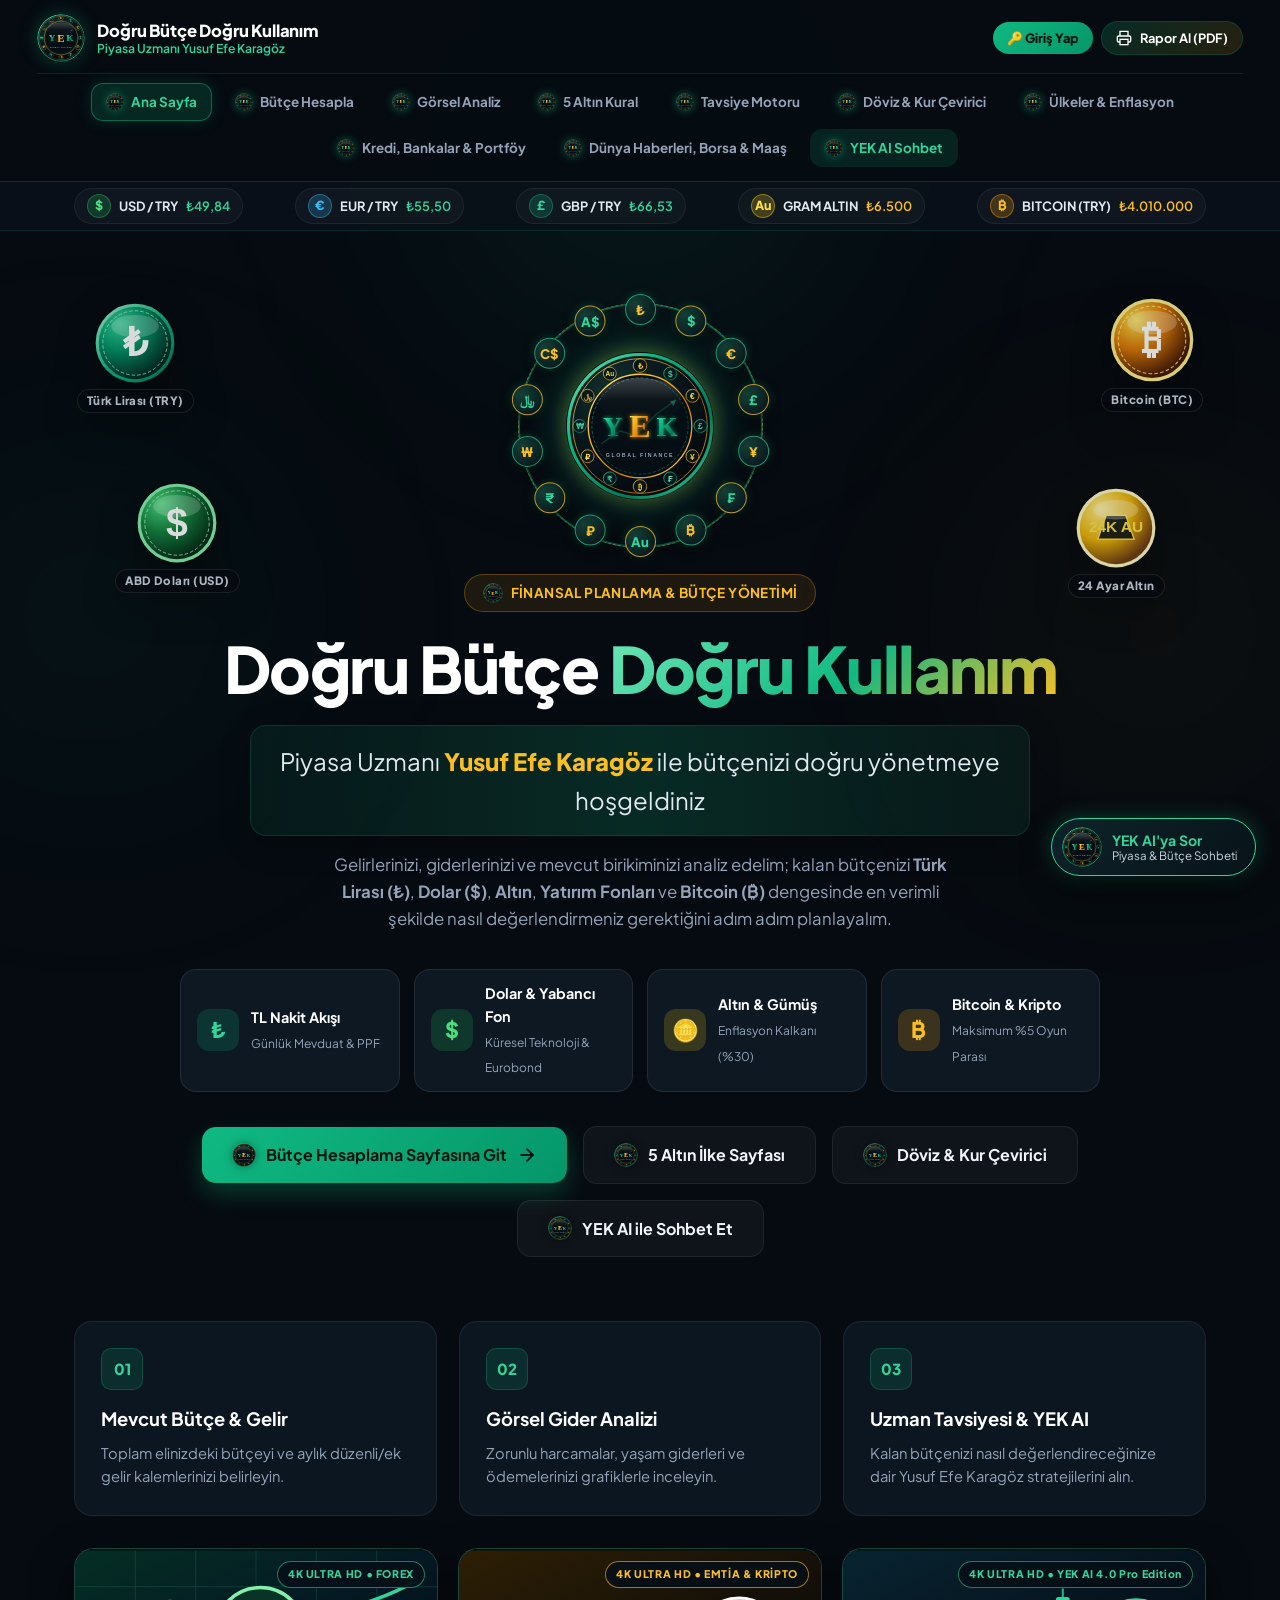
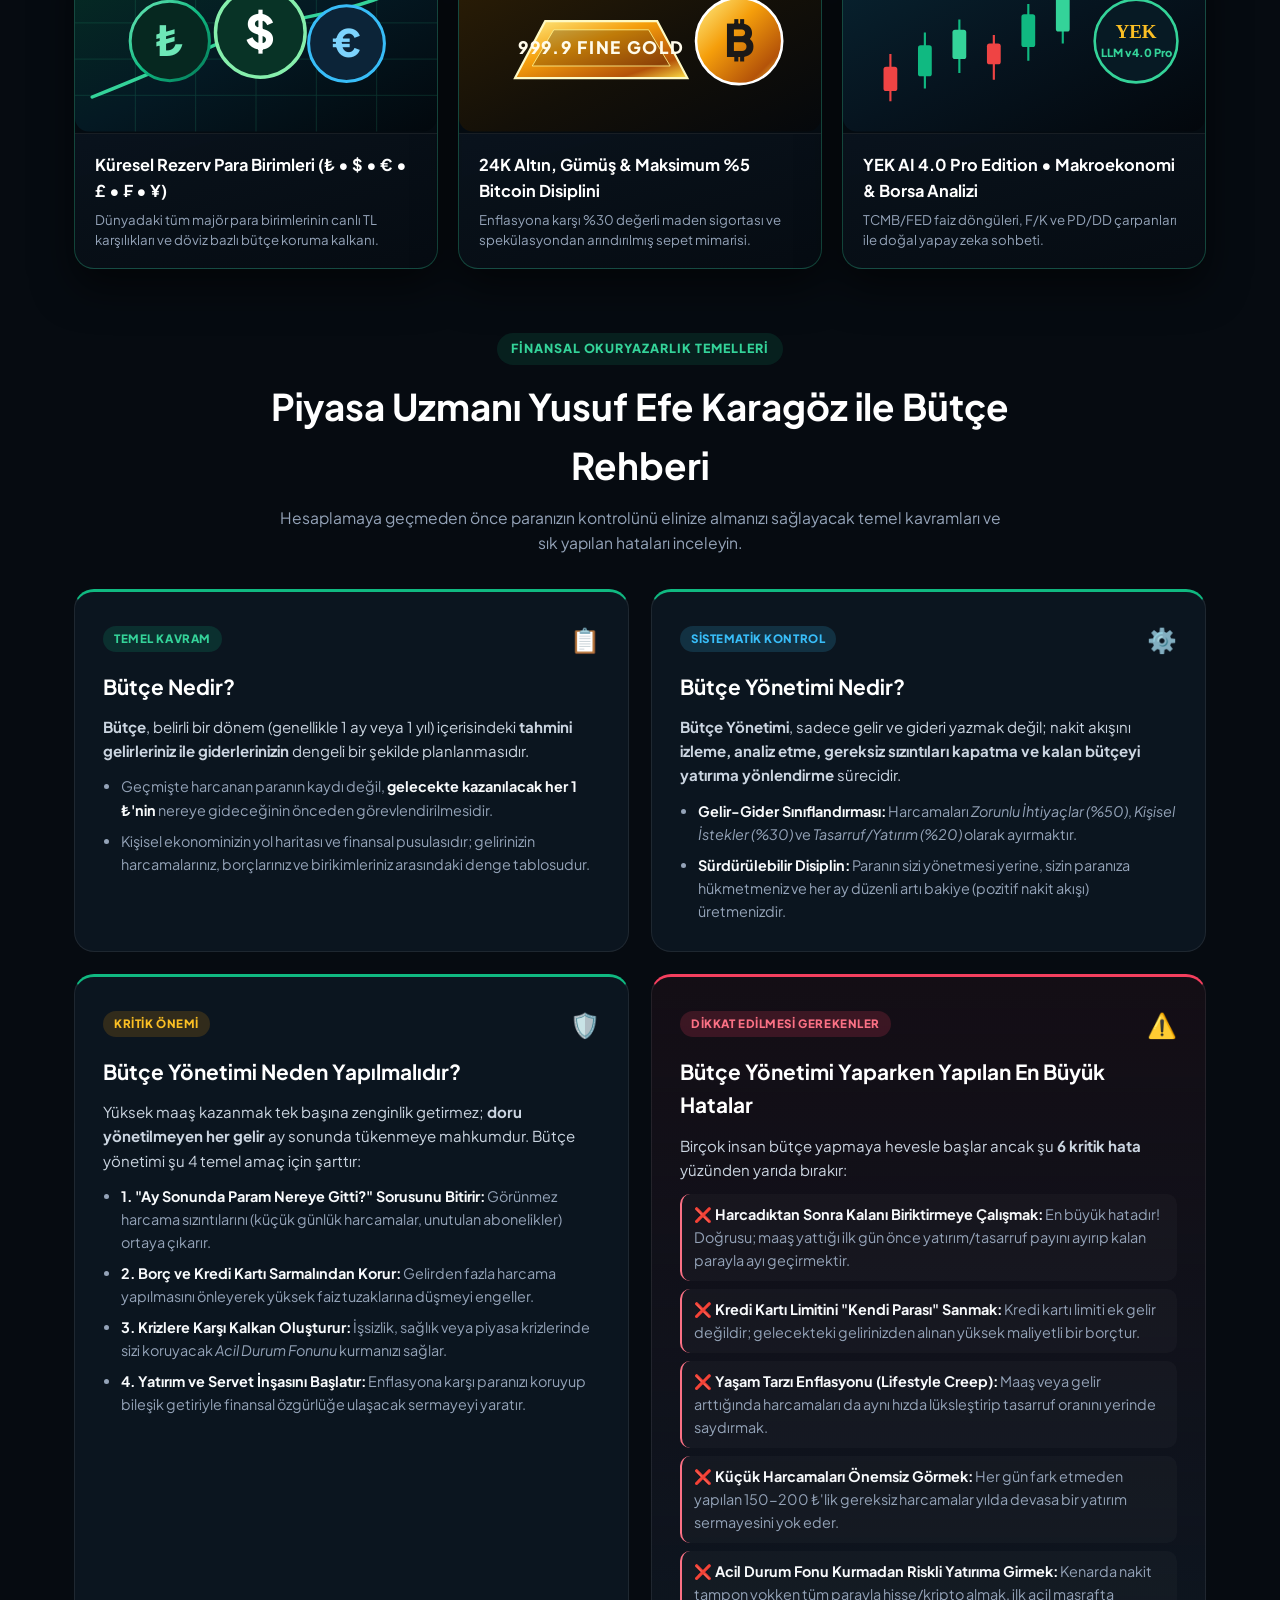
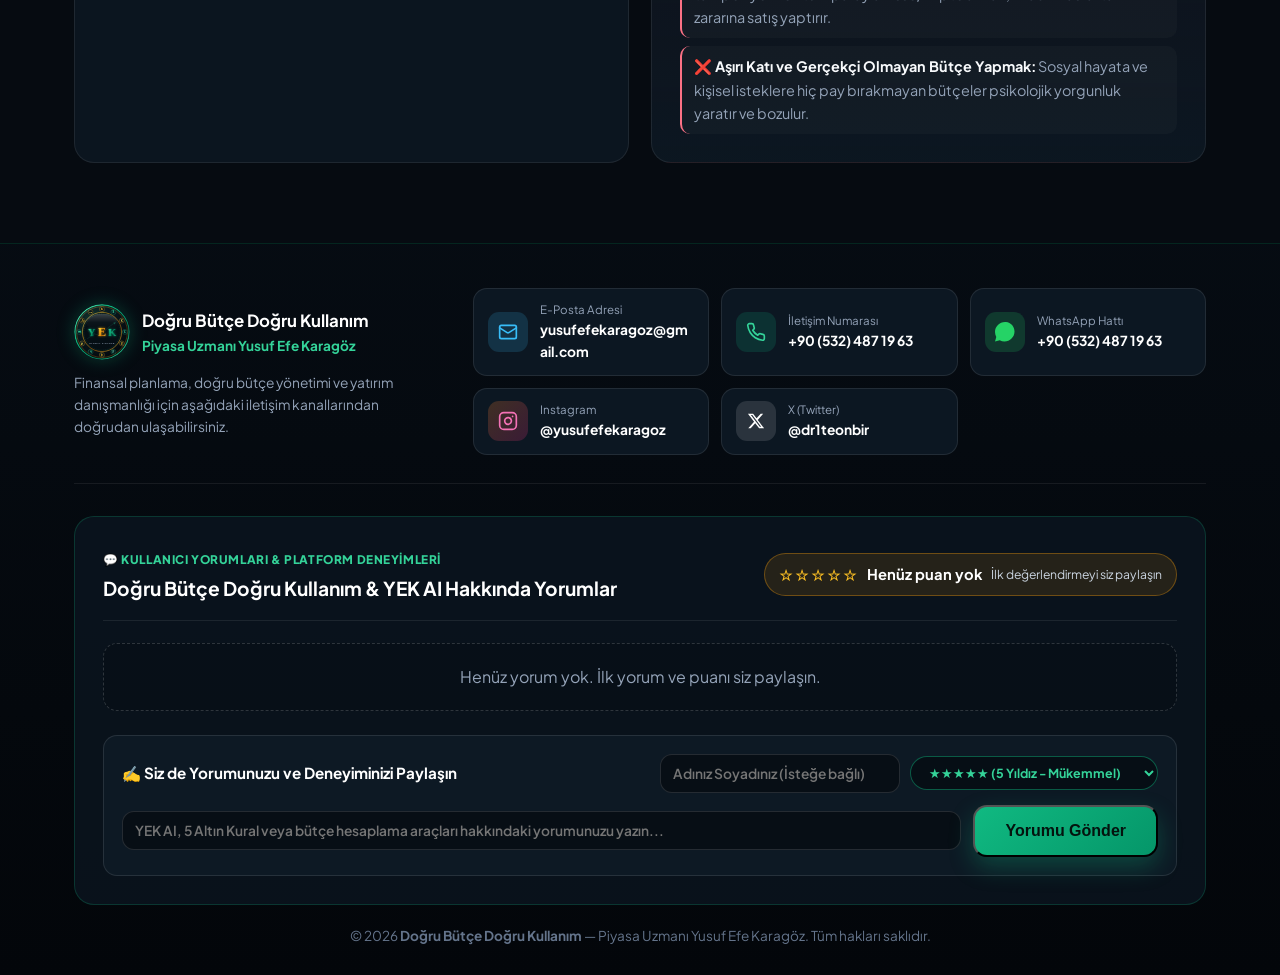
==== commit b73e3ee5: "yek ai geliştirildi mobil geliştirildi" ====
--- a/index.html
+++ b/index.html
@@ -9,7 +9,7 @@
   <link href="https://fonts.googleapis.com/css2?family=Cinzel:wght@600;700;800&family=Plus+Jakarta+Sans:wght@400;500;600;700;800&display=swap" rel="stylesheet">
   <link id="dynamicFavicon" rel="icon" type="image/svg+xml" href="logo.svg" />
   <link rel="shortcut icon" href="logo.svg" />
-  <link rel="stylesheet" href="style.css?v=7" />
+  <link rel="stylesheet" href="style.css?v=8" />
 </head>
 <body>
   <div class="ambient-glow glow-1"></div>
@@ -386,12 +386,12 @@
                 </g>
                 <circle cx="340" cy="105" r="48" fill="#071a24" stroke="#34d399" stroke-width="3"/>
                 <text x="340" y="102" text-anchor="middle" font-size="22" font-weight="900" fill="#fbbf24" font-family="serif">YEK</text>
-                <text x="340" y="124" text-anchor="middle" font-size="13" font-weight="800" fill="#34d399">LLM v3.0</text>
-              </svg>
-              <span class="badge-4k-uhd">4K ULTRA HD • YEK-LLM 3.0</span>
+                <text x="340" y="124" text-anchor="middle" font-size="13" font-weight="800" fill="#34d399">LLM v4.0 Pro</text>
+              </svg>
+              <span class="badge-4k-uhd">4K ULTRA HD • YEK AI 4.0 Pro Edition</span>
             </div>
             <div class="visual-4k-caption">
-              <h4>YEK AI v3.0 Makroekonomi & Borsa Terminali</h4>
+              <h4>YEK AI 4.0 Pro Edition • Makroekonomi & Borsa Analizi</h4>
               <p>TCMB/FED faiz döngüleri, F/K ve PD/DD çarpanları ile doğal yapay zeka sohbeti.</p>
             </div>
           </a>
@@ -575,6 +575,6 @@
     </div>
   </a>
 
-  <script src="script.js?v=7"></script>
+  <script src="script.js?v=10"></script>
 </body>
 </html>
--- a/style.css
+++ b/style.css
@@ -2973,7 +2973,7 @@
 
 
 /* =========================================================
-   YEK AI v3.0 RELEASE (PRO LLM) — TABLOLAR, KOD, BAĞLAM ŞERİDİ & TAKİP SORULARI
+   YEK AI 4.0 PRO EDITION (PRO LLM) — TABLOLAR, KOD, BAĞLAM ŞERİDİ & TAKİP SORULARI
    ========================================================= */
 
 .ai-model-select {
@@ -3215,7 +3215,7 @@
 
 /* ============================================================================
    ÜYE GİRİŞİ MODALI (GOOGLE, APPLE, E-DEVLET, E-POSTA/ŞİFRE) +
-   LOCALHOST KURUCU VIP ÇUBUĞU + İLETİŞİM ALTI YORUMLAR BÖLÜMÜ
+   GİRİŞ BUTONU + İLETİŞİM ALTI YORUMLAR BÖLÜMÜ
    ============================================================================ */
 
 /* Üst Menü Giriş ve Localhost Kurucu Çubuğu */
@@ -3733,6 +3733,16 @@
   margin-bottom: 24px;
 }
 
+.comments-empty-state {
+  grid-column: 1 / -1;
+  margin: 0;
+  padding: 20px;
+  border: 1px dashed rgba(255, 255, 255, 0.16);
+  border-radius: 14px;
+  color: #94a3b8;
+  text-align: center;
+  background: rgba(6, 13, 20, 0.42);
+}
 .user-comment-card {
   background: rgba(6, 13, 20, 0.85);
   border: 1px solid rgba(255, 255, 255, 0.08);
@@ -6183,11 +6193,11 @@
     color: #061018 !important;
   }
 
-  /* Varsayılan Mobil Sekme Şeridi: Tek satırda parmakla sağa-sola kaydırılabilir (swipe) zarif bar */
+  /* Mobilde üst menü, düğmeye basılana kadar kapalı kalır. */
   .navbar .nav-links {
     grid-column: 1 / 3 !important;
     grid-row: 2 / 3 !important;
-    display: flex !important;
+    display: none !important;
     flex-wrap: nowrap !important;
     justify-content: flex-start !important;
     overflow-x: auto !important;
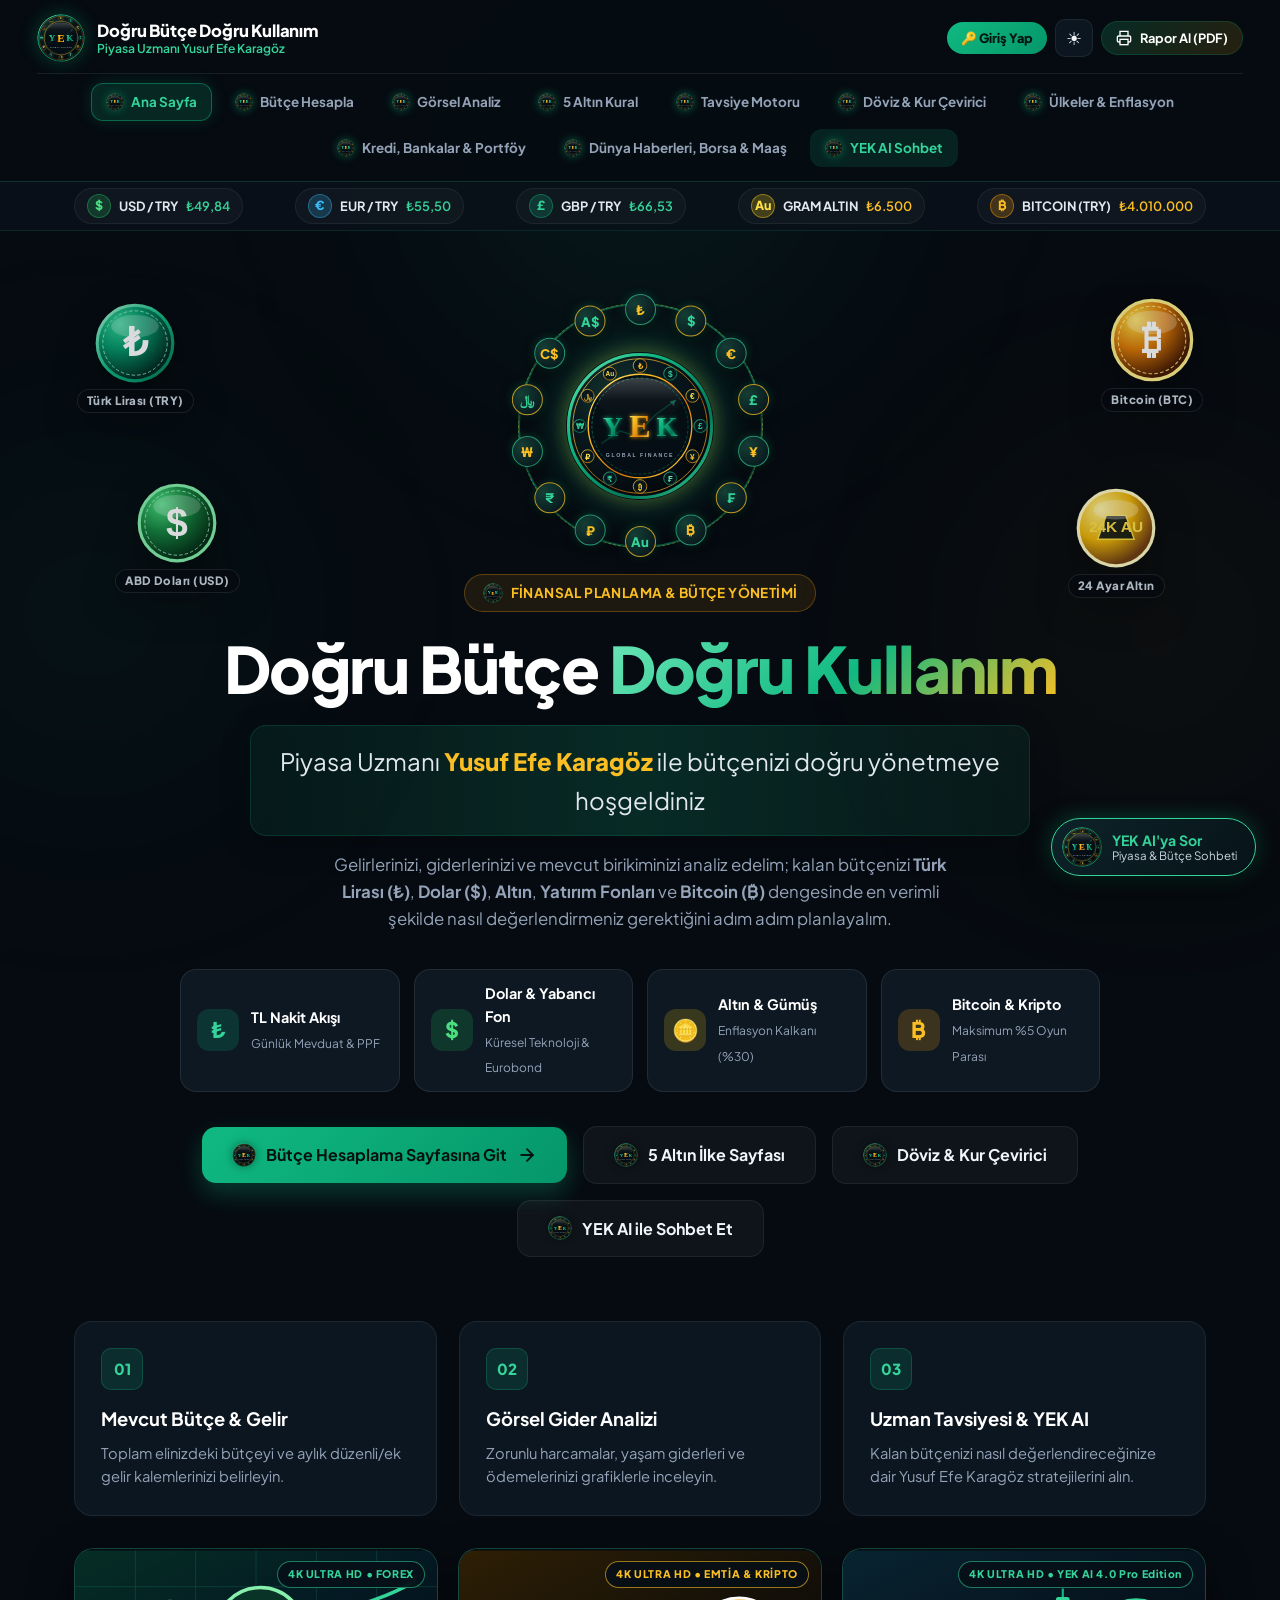
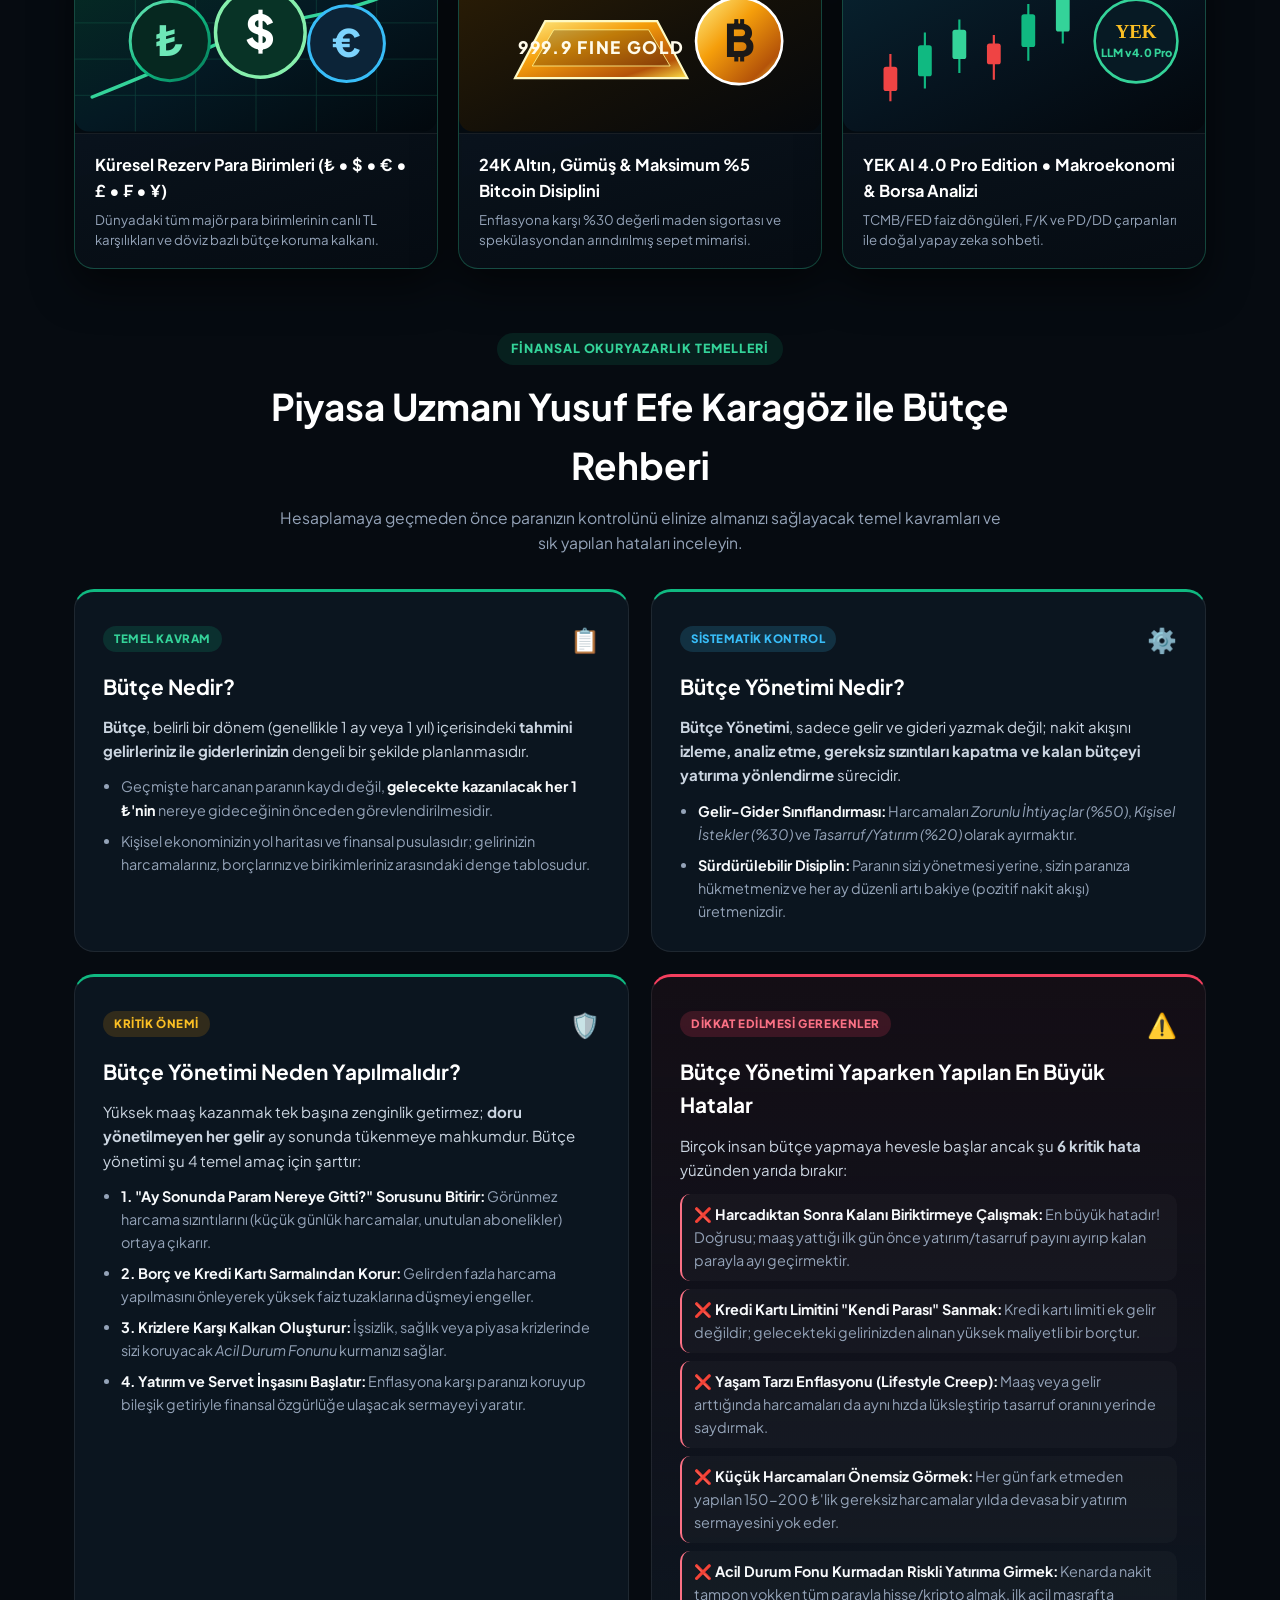
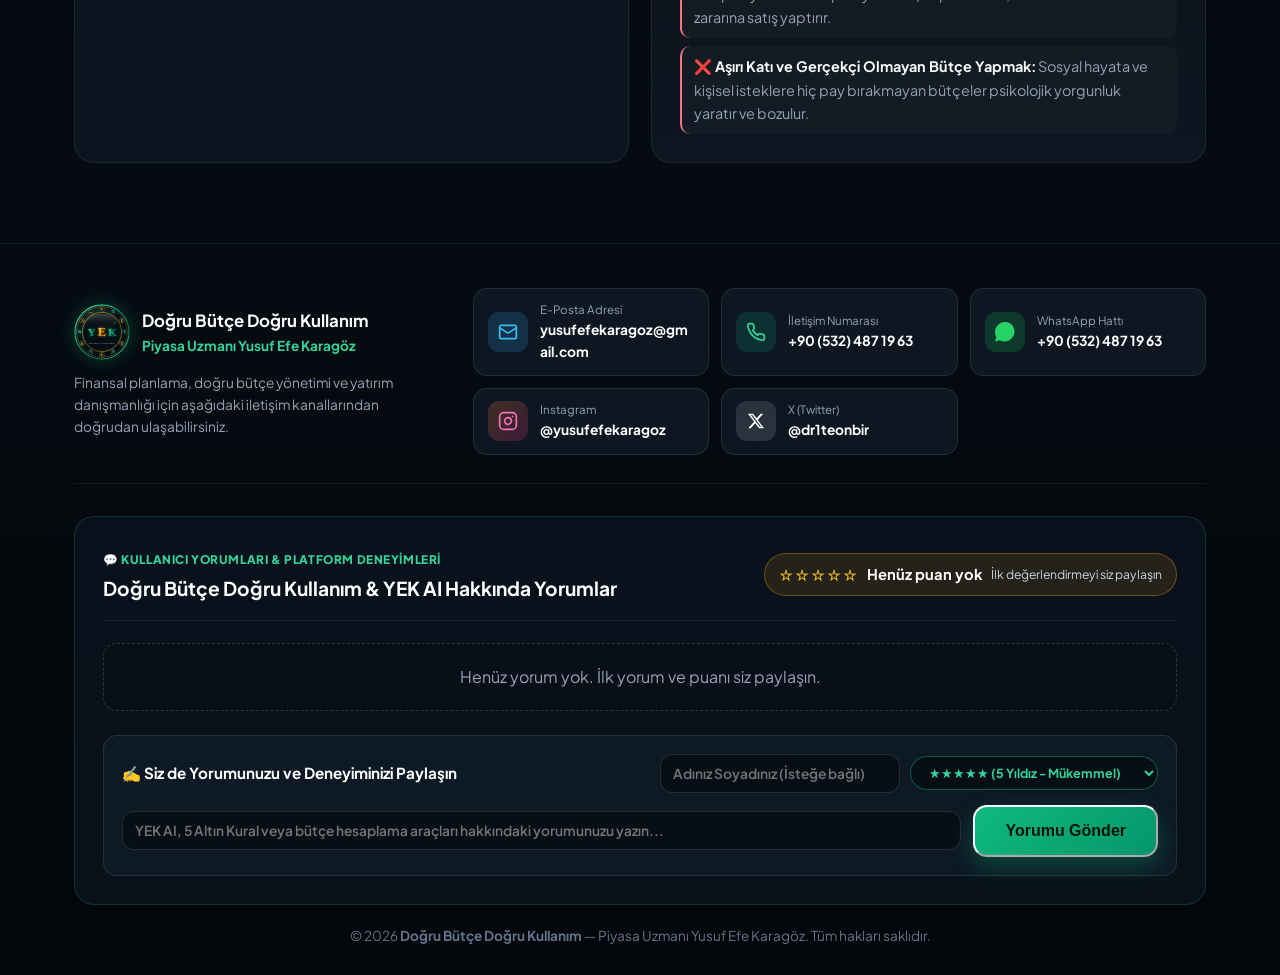
==== commit 96b955aa: "koyu tema açık tema eklendi" ====
--- a/index.html
+++ b/index.html
@@ -9,7 +9,14 @@
   <link href="https://fonts.googleapis.com/css2?family=Cinzel:wght@600;700;800&family=Plus+Jakarta+Sans:wght@400;500;600;700;800&display=swap" rel="stylesheet">
   <link id="dynamicFavicon" rel="icon" type="image/svg+xml" href="logo.svg" />
   <link rel="shortcut icon" href="logo.svg" />
-  <link rel="stylesheet" href="style.css?v=8" />
+  <script>
+  try {
+    document.documentElement.dataset.theme = localStorage.getItem('yek_theme_preference') === 'light' ? 'light' : 'dark';
+  } catch (error) {
+    document.documentElement.dataset.theme = 'dark';
+  }
+</script>
+  <link rel="stylesheet" href="style.css?v=9" />
 </head>
 <body>
   <div class="ambient-glow glow-1"></div>
@@ -575,6 +582,6 @@
     </div>
   </a>
 
-  <script src="script.js?v=10"></script>
+  <script src="script.js?v=11"></script>
 </body>
 </html>
--- a/style.css
+++ b/style.css
@@ -6073,7 +6073,7 @@
   /* 1. Genel Konteyner ve Yatay Taşma Koruması */
   html,
   body {
-    overflow-x: hidden !important;
+    overflow-x: clip !important;
     max-width: 100vw !important;
     -webkit-text-size-adjust: 100%;
   }
@@ -6735,3 +6735,253 @@
     font-size: 1.55rem !important;
   }
 }
+
+/* iOS Safari: keep the mobile header sticky and avoid GPU layers that can flash black while scrolling. */
+@supports (-webkit-touch-callout: none) {
+  @media (max-width: 768px) {
+    .navbar {
+      position: -webkit-sticky;
+      position: sticky;
+      top: 0;
+      -webkit-backdrop-filter: none !important;
+      backdrop-filter: none !important;
+    }
+
+    .ambient-glow {
+      display: none !important;
+      filter: none !important;
+    }
+  }
+}
+
+/* Light theme: semantic palette and surfaces */
+:root {
+  color-scheme: dark;
+}
+
+:root[data-theme="light"] {
+  color-scheme: light;
+  --bg-primary: #f3f6fa;
+  --bg-secondary: #e7edf4;
+  --bg-card: #ffffff;
+  --bg-card-hover: #f8fafc;
+  --emerald-400: #047857;
+  --emerald-500: #059669;
+  --emerald-600: #047857;
+  --emerald-glow: rgba(5, 150, 105, 0.14);
+  --gold-400: #a16207;
+  --gold-500: #b45309;
+  --gold-glow: rgba(180, 83, 9, 0.12);
+  --text-primary: #172536;
+  --text-secondary: #475569;
+  --text-muted: #64748b;
+  --border-subtle: rgba(30, 41, 59, 0.16);
+  --border-light: rgba(30, 41, 59, 0.1);
+}
+
+html[data-theme="light"],
+html[data-theme="light"] body {
+  background-color: var(--bg-primary) !important;
+  color: var(--text-primary) !important;
+}
+
+html[data-theme="light"] body :is(h1, h2, h3, h4, h5, h6, p, li, dt, dd, td, th, label, small, strong, legend, caption) {
+  color: #334155 !important;
+}
+
+html[data-theme="light"] body :is(h1, h2, h3, h4, h5, h6, strong) {
+  color: #172536 !important;
+}
+
+html[data-theme="light"] .brand-title,
+html[data-theme="light"] .ticker-name,
+html[data-theme="light"] .footer-title-text,
+html[data-theme="light"] .contact-meta strong,
+html[data-theme="light"] .panel-title-group h3,
+html[data-theme="light"] .world-currencies-header h3 {
+  color: #172536 !important;
+}
+
+html[data-theme="light"] .brand-subtitle,
+html[data-theme="light"] .step-tag,
+html[data-theme="light"] .super-module-badge,
+html[data-theme="light"] .text-emerald,
+html[data-theme="light"] .income-total-badge,
+html[data-theme="light"] .status-pill:not(.danger-pill):not(.gold-pill),
+html[data-theme="light"] .nav-links .nav-tab.active {
+  color: #047857 !important;
+}
+
+html[data-theme="light"] .text-gold,
+html[data-theme="light"] .ticker-val.gold,
+html[data-theme="light"] .gold-text {
+  color: #a16207 !important;
+}
+
+html[data-theme="light"] .text-coral,
+html[data-theme="light"] .danger-pill,
+html[data-theme="light"] .error-text {
+  color: #b42318 !important;
+}
+
+html[data-theme="light"] .emerald-gradient-text {
+  background: none !important;
+  color: #047857 !important;
+  -webkit-text-fill-color: currentColor !important;
+}
+
+html[data-theme="light"] :is(
+  .navbar, .market-ticker-bar, .ticker-item, .footer,
+  .super-module-card, .current-budget-banner, .live-summary-bar,
+  .advisor-header-banner, .principle-card, .personalized-box,
+  .compound-item, .dca-plan-card, .basket-card, .spec-item,
+  .smart-engine-wrapper, .engine-score-banner, .expert-profile-card,
+  .fx-converter-card, .fx-result-col, .user-budget-fx-banner,
+  .knowledge-card, .knowledge-card-danger, .news-spotlight-card, .world-news-card,
+  .country-inf-card, .country-spotlight-card, .country-stats-bar,
+  .global-inf-kpi-card, .report-header-banner, .report-kpi-card,
+  .report-fx-box, .loan-summary-box, .loan-main-payment, .loan-mini-stat,
+  .loan-form-col, .loan-result-col, .house-sim-card, .house-sim-kpi,
+  .stress-result-card, .stress-metric, .pf-item-input, .pf-summary-card,
+  .pf-total-wealth, .contact-pill-item, .currency-chip,
+  .footer-comments-section, .footer-comment-form, .yek-ai-section,
+  .yek-ai-messages, .yek-ai-input-bar, .ai-live-context-strip,
+  .ai-code-block, .ai-md-quote, .ai-md-table, .glossary-card,
+  .fin-iq-question-card, .fin-iq-score-banner, .fire-goal-card,
+  .cb-card, .dca-step-row, .legend-item, .advice-card, .action-callout,
+  .budget-fx-box, .fx-analysis-inner, .placeholder-box, .user-comment-card,
+  .yek-report-sheet, .yek-auth-modal, .yek-visitor-gate-card,
+  .expense-item, .income-item, .currency-input-wrapper, .pf-summary-card,
+  .nav-links.mobile-menu-open,
+  .pillar-card, .visual-4k-card, .fin-iq-circle, .news-spot-expert-box,
+  .report-table, .report-highlight-cell, .msg-bubble
+) {
+  background-color: #ffffff !important;
+  background-image: none !important;
+  border-color: #d9e2ec !important;
+  color: #334155 !important;
+  box-shadow: 0 6px 20px rgba(15, 23, 42, 0.06) !important;
+}
+
+html[data-theme="light"] .navbar,
+html[data-theme="light"] .navbar.navbar-scrolled {
+  background: rgba(255, 255, 255, 0.96) !important;
+  border-bottom-color: #d9e2ec !important;
+}
+
+html[data-theme="light"] .market-ticker-bar,
+html[data-theme="light"] .footer {
+  background: #edf2f7 !important;
+}
+
+html[data-theme="light"] .nav-links .nav-tab:hover {
+  color: #172536 !important;
+  background: rgba(15, 23, 42, 0.06) !important;
+}
+
+html[data-theme="light"] .nav-links .nav-tab.active {
+  background: rgba(5, 150, 105, 0.1) !important;
+  border-color: rgba(5, 150, 105, 0.32) !important;
+}
+
+html[data-theme="light"] .btn-secondary,
+html[data-theme="light"] .btn-chip,
+html[data-theme="light"] .stress-btn,
+html[data-theme="light"] .btn-nav-lock-test,
+html[data-theme="light"] .ai-prompt-chip {
+  color: #243447 !important;
+  background: #f1f5f9 !important;
+  border-color: #cbd5e1 !important;
+}
+
+html[data-theme="light"] .stress-btn:hover,
+html[data-theme="light"] .stress-btn.active {
+  color: #7c4a03 !important;
+  background: #fff7e6 !important;
+  border-color: #e5a423 !important;
+}
+
+html[data-theme="light"] input,
+html[data-theme="light"] select,
+html[data-theme="light"] textarea,
+html[data-theme="light"] .budget-input,
+html[data-theme="light"] .goal-select,
+html[data-theme="light"] .mini-select,
+html[data-theme="light"] .text-input,
+html[data-theme="light"] .ai-model-select {
+  color: #172536 !important;
+  background-color: #ffffff !important;
+  border-color: #cbd5e1 !important;
+}
+
+html[data-theme="light"] select option {
+  color: #172536 !important;
+  background-color: #ffffff !important;
+}
+
+html[data-theme="light"] input::placeholder,
+html[data-theme="light"] textarea::placeholder {
+  color: #64748b !important;
+  opacity: 1;
+}
+
+html[data-theme="light"] table th {
+  color: #172536 !important;
+  background: #eaf0f6 !important;
+}
+
+html[data-theme="light"] table td {
+  color: #334155 !important;
+  border-color: #d9e2ec !important;
+}
+
+html[data-theme="light"] table tbody tr:nth-child(odd) {
+  background: #f8fafc !important;
+}
+
+html[data-theme="light"] .progress-track,
+html[data-theme="light"] .pf-progress {
+  background: #e2e8f0 !important;
+}
+
+.btn-theme-toggle {
+  display: inline-flex;
+  align-items: center;
+  justify-content: center;
+  width: 38px;
+  height: 38px;
+  padding: 0;
+  border: 1px solid var(--border-light);
+  border-radius: 10px;
+  background: var(--bg-card);
+  color: var(--text-primary);
+  font-family: inherit;
+  font-size: 1.15rem;
+  line-height: 1;
+  cursor: pointer;
+  flex-shrink: 0;
+  transition: background-color 0.2s ease, border-color 0.2s ease, transform 0.2s ease;
+}
+
+.btn-theme-toggle:hover {
+  transform: translateY(-1px);
+  border-color: var(--emerald-400);
+}
+
+.btn-theme-toggle:focus-visible {
+  outline: 3px solid var(--emerald-400);
+  outline-offset: 2px;
+}
+
+html[data-theme="light"] .btn-theme-toggle {
+  background: #ffffff;
+  color: #334155;
+  border-color: #cbd5e1;
+}
+
+@media (max-width: 480px) {
+  .btn-theme-toggle {
+    width: 34px;
+    height: 34px;
+  }
+}
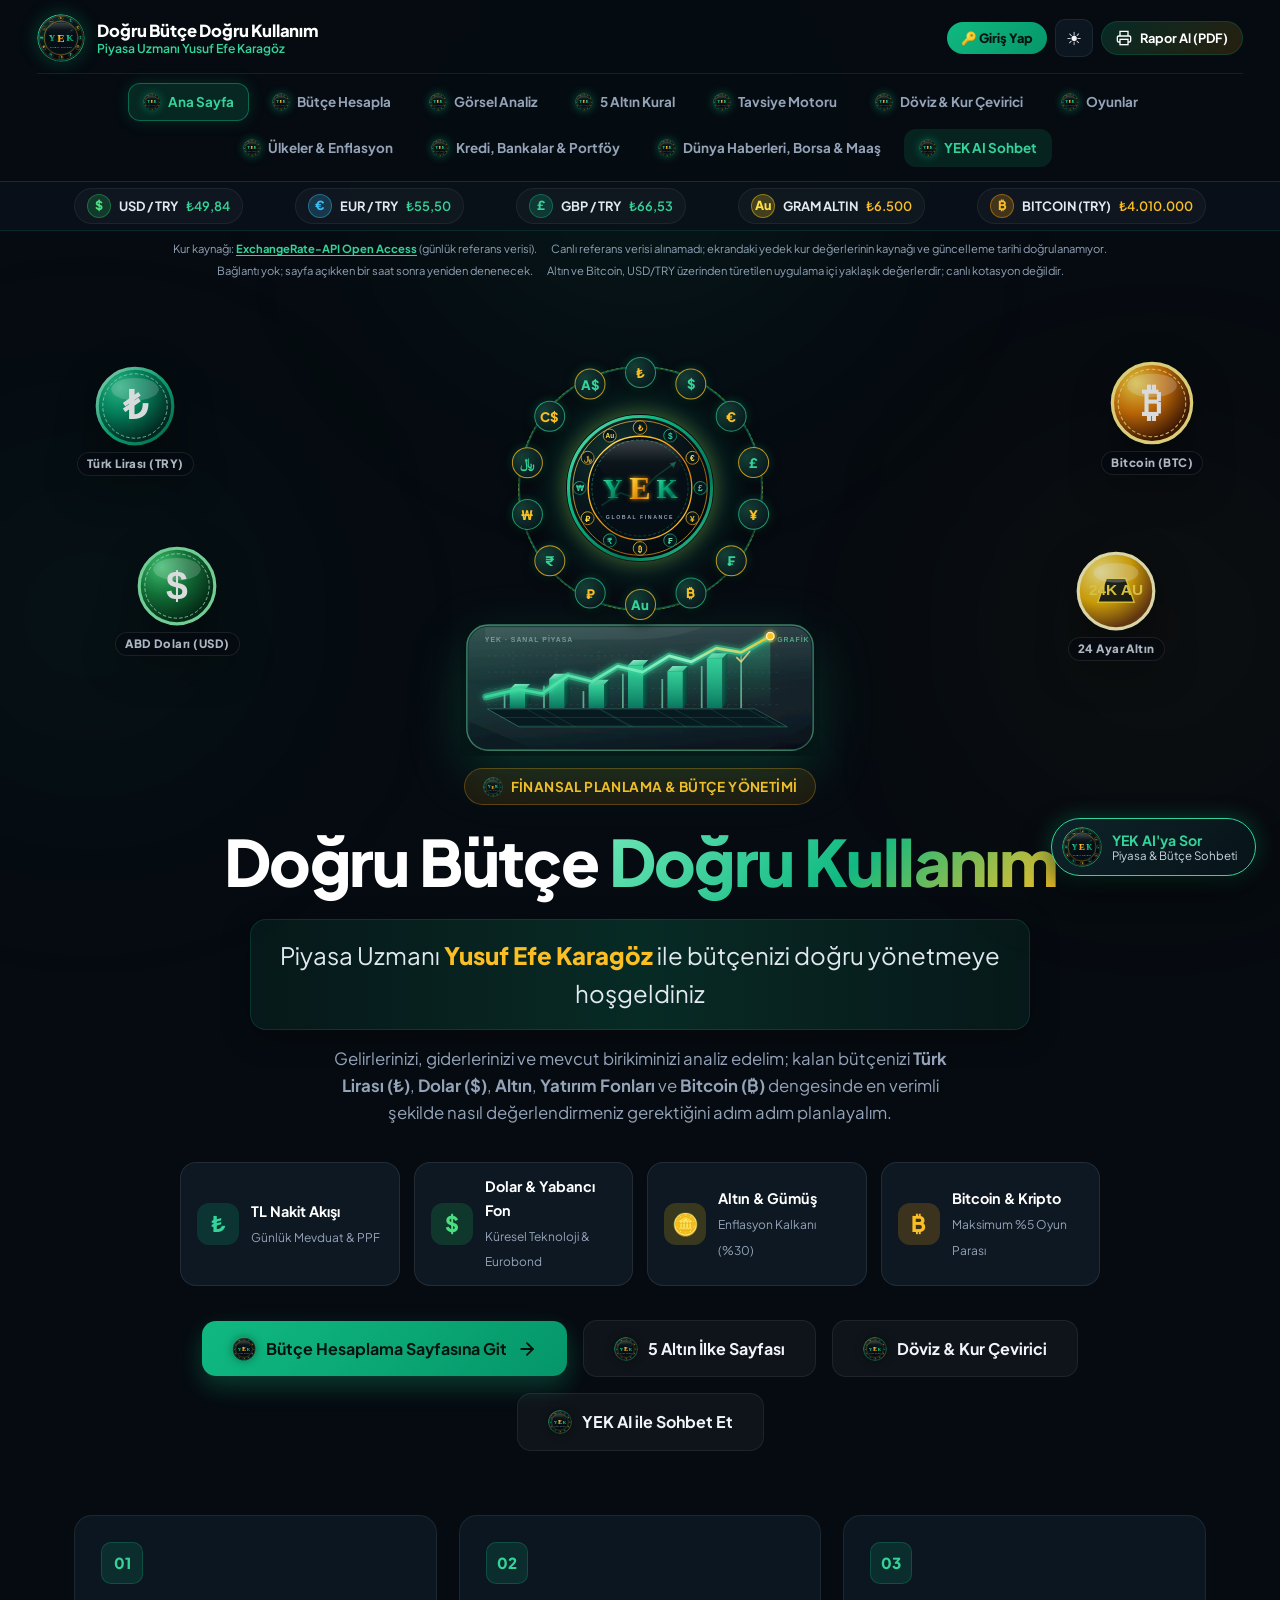
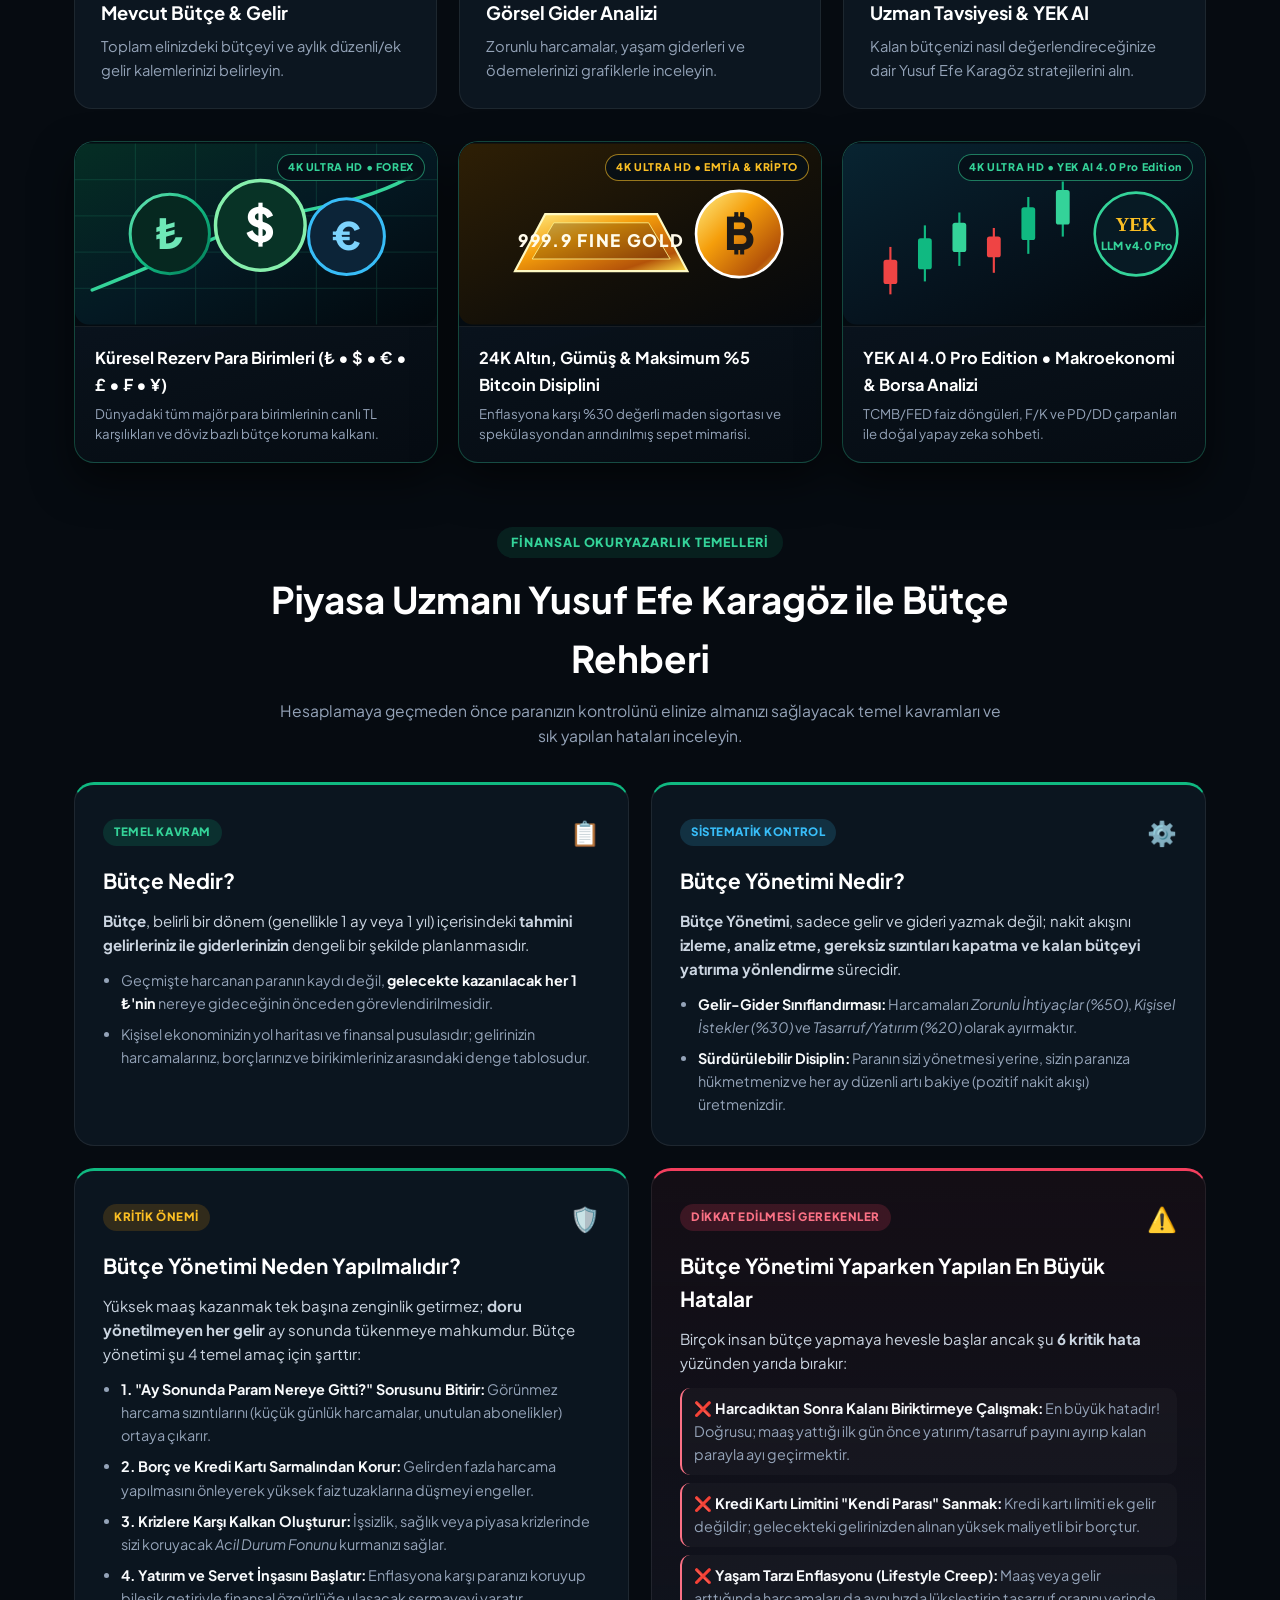
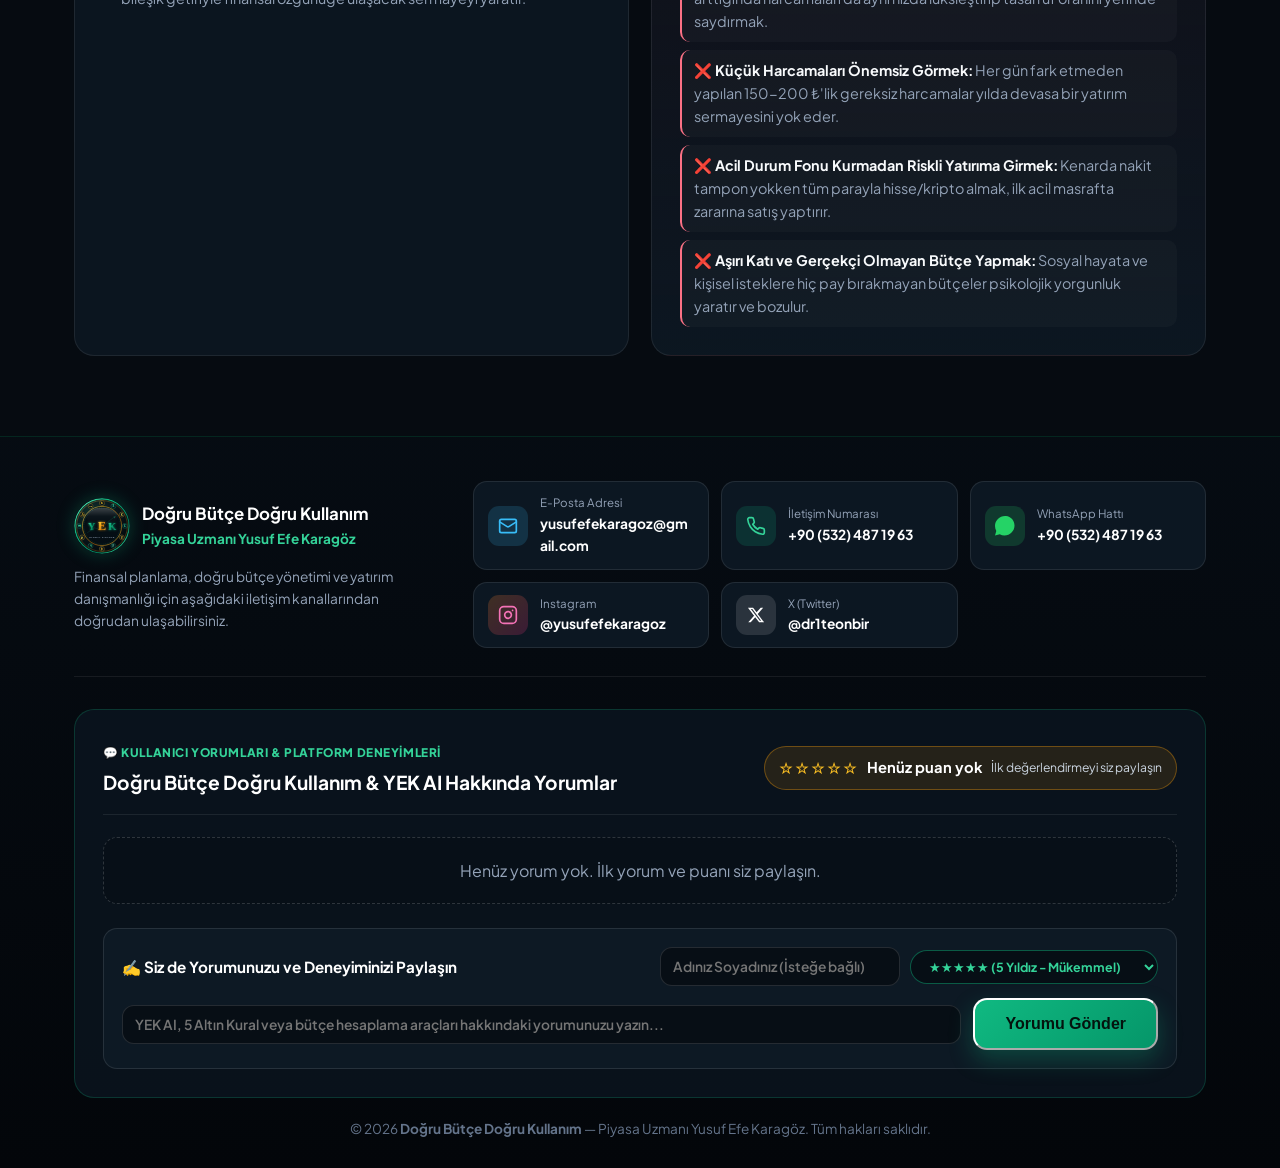
==== commit 5bb5c09e: "oyunlar eklendi" ====
--- a/index.html
+++ b/index.html
@@ -16,7 +16,7 @@
     document.documentElement.dataset.theme = 'dark';
   }
 </script>
-  <link rel="stylesheet" href="style.css?v=9" />
+  <link rel="stylesheet" href="style.css?v=13" />
 </head>
 <body>
   <div class="ambient-glow glow-1"></div>
@@ -211,6 +211,8 @@
           <img src="logo.svg?v=4" alt="Yusuf Efe Karagöz - YEK Logo" class="hero-logo" />
         </div>
 
+        <img src="borsa-grafigi.svg?v=2" alt="3 boyutlu temsili borsa çizgi grafiği" class="hero-stock-chart" width="420" height="160" />
+
         <div class="expert-pill">
           <img src="logo.svg" alt="YEK" class="pill-mini-logo" />
           <span>Finansal Planlama & Bütçe Yönetimi</span>
@@ -582,6 +584,8 @@
     </div>
   </a>
 
-  <script src="script.js?v=11"></script>
+  <script src="yek-rewards.js?v=2"></script>
+  <script src="yek-stock-game.js?v=4"></script>
+  <script src="script.js?v=16"></script>
 </body>
 </html>
--- a/style.css
+++ b/style.css
@@ -6984,4 +6984,1469 @@
     width: 34px;
     height: 34px;
   }
-}+}
+/* Budget goals, data provenance, and keyboard accessibility */
+.savings-goal-tracker {
+  display: grid;
+  grid-template-columns: minmax(0, 1.2fr) minmax(220px, 0.8fr);
+  gap: 18px 24px;
+  align-items: center;
+  margin: 22px 0 28px;
+  padding: 22px 24px;
+  background: linear-gradient(135deg, rgba(16, 185, 129, 0.09), var(--bg-card));
+  border: 1px solid var(--border-subtle);
+  border-radius: 18px;
+  box-shadow: 0 12px 30px rgba(0, 0, 0, 0.12);
+}
+
+.savings-goal-copy h3 {
+  margin: 4px 0 6px;
+  color: var(--text-primary);
+  font-size: 1.15rem;
+}
+
+.savings-goal-copy p,
+.savings-goal-progress-wrap p {
+  color: var(--text-secondary);
+  font-size: 0.86rem;
+}
+
+.savings-goal-input-col label {
+  display: block;
+  margin-bottom: 6px;
+  color: var(--text-primary);
+  font-size: 0.84rem;
+  font-weight: 700;
+}
+
+.savings-goal-progress-wrap {
+  grid-column: 1 / -1;
+}
+
+.savings-goal-progress-track {
+  width: 100%;
+  height: 13px;
+  overflow: hidden;
+  border-radius: 999px;
+  background: rgba(255, 255, 255, 0.1);
+}
+
+.savings-goal-progress-fill {
+  width: 0;
+  height: 100%;
+  border-radius: inherit;
+  background: linear-gradient(90deg, var(--emerald-600), var(--emerald-400));
+  transition: width 0.25s ease;
+}
+
+.savings-goal-progress-wrap p {
+  margin-top: 8px;
+}
+
+.data-provenance,
+.market-data-provenance {
+  display: flex;
+  flex-wrap: wrap;
+  align-items: center;
+  justify-content: center;
+  gap: 5px 14px;
+  margin: 12px auto 18px;
+  padding: 10px 14px;
+  border: 1px solid var(--border-light);
+  border-radius: 12px;
+  background: rgba(15, 27, 38, 0.54);
+  color: var(--text-secondary);
+  font-size: 0.76rem;
+  line-height: 1.5;
+  text-align: center;
+}
+
+.market-data-provenance {
+  width: min(100% - 24px, 1760px);
+  margin: 4px auto 10px;
+  padding: 5px 12px;
+  border: 0;
+  background: transparent;
+  font-size: 0.7rem;
+}
+
+.data-provenance a,
+.market-data-provenance a {
+  color: var(--emerald-400);
+  font-weight: 700;
+  text-decoration: underline;
+  text-underline-offset: 2px;
+}
+
+.data-provenance-warning {
+  justify-content: flex-start;
+  background: rgba(245, 158, 11, 0.1);
+  border-color: rgba(245, 158, 11, 0.32);
+  color: #fcd58a;
+  text-align: left;
+}
+
+:focus-visible {
+  outline: 3px solid var(--emerald-400);
+  outline-offset: 3px;
+}
+
+html[data-theme="light"] .savings-goal-tracker,
+html[data-theme="light"] .data-provenance:not(.data-provenance-warning) {
+  background: #ffffff !important;
+  border-color: #d9e2ec !important;
+  color: #334155 !important;
+  box-shadow: 0 6px 20px rgba(15, 23, 42, 0.06) !important;
+}
+
+html[data-theme="light"] .market-data-provenance {
+  background: transparent !important;
+  box-shadow: none !important;
+}
+
+html[data-theme="light"] .data-provenance-warning {
+  background: #fff7e6 !important;
+  border-color: #f3d18a !important;
+  color: #704b0b !important;
+  box-shadow: none !important;
+}
+
+html[data-theme="light"] .savings-goal-progress-track {
+  background: #e2e8f0 !important;
+}
+
+html[data-theme="light"] :focus-visible {
+  outline-color: #047857;
+}
+
+@media (max-width: 768px) {
+  .savings-goal-tracker {
+    grid-template-columns: 1fr;
+    gap: 14px;
+    padding: 18px 16px;
+  }
+
+  .savings-goal-progress-wrap {
+    grid-column: auto;
+  }
+
+  .data-provenance,
+  .market-data-provenance {
+    justify-content: flex-start;
+    text-align: left;
+  }
+}
+
+@media (prefers-reduced-motion: reduce) {
+  html {
+    scroll-behavior: auto !important;
+  }
+
+  *,
+  *::before,
+  *::after {
+    scroll-behavior: auto !important;
+    animation-duration: 0.01ms !important;
+    animation-iteration-count: 1 !important;
+    transition-duration: 0.01ms !important;
+  }
+}
+
+/* Local prototype: virtual stock game and YEK AI allowance */
+.stock-game-section {
+  padding: 44px 0 58px;
+}
+
+.stock-game-intro h1 {
+  margin: 8px 0 12px;
+  color: var(--text-primary);
+  font-size: clamp(2rem, 4vw, 3rem);
+  font-weight: 800;
+}
+
+.stock-game-intro p {
+  max-width: 820px;
+  margin-inline: auto;
+  color: var(--text-secondary);
+  line-height: 1.7;
+}
+
+.stock-game-local-notice,
+.stock-game-login-note,
+.yek-ai-allowance-panel {
+  margin: 18px 0 22px;
+  padding: 15px 18px;
+  border: 1px solid rgba(16, 185, 129, 0.28);
+  border-radius: 15px;
+  background: rgba(16, 185, 129, 0.08);
+  color: var(--text-secondary);
+  line-height: 1.6;
+}
+
+.stock-game-local-notice strong,
+.stock-game-login-note strong {
+  color: var(--text-primary);
+}
+
+.stock-game-login-note p {
+  margin: 5px 0 0;
+}
+
+.stock-game-summary-grid {
+  display: grid;
+  grid-template-columns: repeat(4, minmax(0, 1fr));
+  gap: 14px;
+  margin: 20px 0 12px;
+}
+
+.stock-summary-card {
+  display: grid;
+  gap: 8px;
+  min-height: 96px;
+  padding: 17px;
+  border: 1px solid var(--border-subtle);
+  border-radius: 16px;
+  background: var(--bg-card);
+}
+
+.stock-summary-card span {
+  color: var(--text-secondary);
+  font-size: 0.82rem;
+}
+
+.stock-summary-card strong {
+  color: var(--text-primary);
+  font-size: clamp(1.15rem, 2vw, 1.55rem);
+  overflow-wrap: anywhere;
+}
+
+.stock-summary-card.primary {
+  border-color: rgba(16, 185, 129, 0.45);
+  background: linear-gradient(135deg, rgba(16, 185, 129, 0.18), var(--bg-card));
+}
+
+.stock-summary-card.ai-reward strong {
+  color: var(--emerald-400);
+  font-size: 1rem;
+}
+
+.stock-game-status-row {
+  display: flex;
+  justify-content: space-between;
+  gap: 12px;
+  flex-wrap: wrap;
+  margin: 8px 0;
+}
+
+.stock-game-status-row p {
+  margin: 0;
+  color: var(--text-secondary);
+  font-size: 0.83rem;
+}
+
+.stock-daily-gift-status {
+  color: var(--emerald-400) !important;
+  font-weight: 700;
+}
+
+.stock-game-feedback {
+  margin: 10px 0;
+  padding: 10px 13px;
+  border-radius: 10px;
+  background: rgba(16, 185, 129, 0.1);
+  color: var(--emerald-400);
+  font-size: 0.88rem;
+}
+
+.stock-game-feedback:empty {
+  display: none;
+}
+
+.stock-game-feedback.error {
+  background: rgba(239, 68, 68, 0.1);
+  color: #fca5a5;
+}
+
+.stock-game-feedback.reward {
+  background: rgba(245, 158, 11, 0.12);
+  color: #fcd34d;
+}
+
+.stock-game-main-grid {
+  display: grid;
+  grid-template-columns: minmax(0, 1.55fr) minmax(280px, 0.85fr);
+  align-items: start;
+  gap: 18px;
+  margin-top: 16px;
+}
+
+.stock-game-side-column {
+  display: grid;
+  gap: 18px;
+}
+
+.stock-game-panel {
+  min-width: 0;
+  padding: 20px;
+  border: 1px solid var(--border-subtle);
+  border-radius: 18px;
+  background: var(--bg-card);
+  box-shadow: 0 12px 28px rgba(0, 0, 0, 0.12);
+}
+
+.stock-game-panel-header {
+  display: flex;
+  align-items: center;
+  justify-content: space-between;
+  gap: 10px;
+}
+
+.stock-game-panel-header h2 {
+  margin: 4px 0 0;
+  color: var(--text-primary);
+  font-size: 1.2rem;
+}
+
+.stock-game-panel-desc {
+  margin: 10px 0 16px;
+  color: var(--text-secondary);
+  font-size: 0.85rem;
+  line-height: 1.55;
+}
+
+.stock-market-live {
+  color: var(--emerald-400);
+  font-size: 0.78rem;
+  white-space: nowrap;
+}
+
+.virtual-stock-grid {
+  display: grid;
+  grid-template-columns: repeat(2, minmax(0, 1fr));
+  gap: 12px;
+}
+
+.virtual-stock-card {
+  min-width: 0;
+  padding: 15px;
+  border: 1px solid var(--border-light);
+  border-radius: 14px;
+  background: rgba(3, 12, 19, 0.34);
+}
+
+.virtual-stock-head {
+  display: flex;
+  align-items: center;
+  gap: 9px;
+}
+
+.virtual-stock-icon {
+  display: grid;
+  width: 38px;
+  height: 38px;
+  flex: 0 0 38px;
+  place-items: center;
+  border-radius: 12px;
+  background: rgba(16, 185, 129, 0.12);
+  font-size: 1.1rem;
+}
+
+.virtual-stock-head > div {
+  display: grid;
+  min-width: 0;
+}
+
+.virtual-stock-head strong,
+.virtual-stock-head small,
+.stock-holding-row small {
+  overflow: hidden;
+  text-overflow: ellipsis;
+  white-space: nowrap;
+}
+
+.virtual-stock-head strong,
+.stock-holding-row strong {
+  color: var(--text-primary);
+}
+
+.virtual-stock-head small,
+.stock-holding-row small {
+  color: var(--text-secondary);
+  font-size: 0.77rem;
+}
+
+.virtual-stock-change {
+  margin-left: auto;
+  font-size: 0.8rem;
+  font-weight: 800;
+  white-space: nowrap;
+}
+
+.virtual-stock-change.up {
+  color: #34d399;
+}
+
+.virtual-stock-change.down {
+  color: #fb7185;
+}
+
+.virtual-stock-sector,
+.virtual-stock-owned {
+  color: var(--text-secondary);
+  font-size: 0.76rem;
+}
+
+.virtual-stock-sector {
+  margin: 11px 0 4px;
+}
+
+.virtual-stock-price {
+  color: var(--text-primary);
+  font-size: 1.2rem;
+  font-weight: 800;
+}
+
+.virtual-stock-price small {
+  color: var(--text-secondary);
+  font-size: 0.72rem;
+  font-weight: 500;
+}
+
+.virtual-stock-owned {
+  margin: 5px 0 12px;
+}
+
+.stock-quantity-label {
+  display: block;
+  margin-bottom: 5px;
+  color: var(--text-secondary);
+  font-size: 0.75rem;
+}
+
+.stock-trade-actions {
+  display: grid;
+  grid-template-columns: minmax(52px, 0.75fr) 1fr 1fr;
+  gap: 6px;
+}
+
+.stock-trade-actions input {
+  min-width: 0;
+  padding: 8px 6px;
+  border: 1px solid var(--border-light);
+  border-radius: 9px;
+  background: var(--bg-secondary);
+  color: var(--text-primary);
+  font: inherit;
+}
+
+.stock-trade-actions button {
+  padding: 8px 9px;
+  border: 1px solid rgba(16, 185, 129, 0.3);
+  border-radius: 9px;
+  background: rgba(16, 185, 129, 0.12);
+  color: var(--emerald-400);
+  font: inherit;
+  font-size: 0.78rem;
+  font-weight: 800;
+  cursor: pointer;
+}
+
+.stock-trade-actions .stock-sell-btn {
+  border-color: rgba(251, 113, 133, 0.3);
+  background: rgba(251, 113, 133, 0.1);
+  color: #fb7185;
+}
+
+.stock-trade-actions button:disabled {
+  cursor: not-allowed;
+  opacity: 0.45;
+}
+
+.stock-rewards-list,
+.stock-holdings-list,
+.stock-transactions-list {
+  display: grid;
+  gap: 8px;
+}
+
+.stock-reward-row,
+.stock-holding-row,
+.stock-transaction-row {
+  display: flex;
+  align-items: center;
+  gap: 10px;
+  padding: 10px 0;
+  border-bottom: 1px solid var(--border-light);
+}
+
+.stock-reward-row:last-child,
+.stock-holding-row:last-child,
+.stock-transaction-row:last-child {
+  border-bottom: 0;
+}
+
+.stock-reward-check {
+  color: var(--text-secondary);
+  font-size: 1rem;
+}
+
+.stock-reward-row.complete .stock-reward-check {
+  color: var(--emerald-400);
+}
+
+.stock-reward-details {
+  display: grid;
+  min-width: 0;
+  flex: 1;
+  gap: 3px;
+}
+
+.stock-reward-details strong {
+  color: var(--text-primary);
+  font-size: 0.82rem;
+}
+
+.stock-reward-details small,
+.stock-transaction-row small {
+  color: var(--text-secondary);
+  font-size: 0.72rem;
+}
+
+.stock-reward-progress {
+  height: 5px;
+  overflow: hidden;
+  margin-top: 4px;
+  border-radius: 99px;
+  background: rgba(148, 163, 184, 0.17);
+}
+
+.stock-reward-progress span {
+  display: block;
+  height: 100%;
+  border-radius: inherit;
+  background: linear-gradient(90deg, var(--emerald-600), var(--emerald-400));
+}
+
+.stock-holding-row {
+  justify-content: space-between;
+}
+
+.stock-holding-row > span:first-child {
+  display: grid;
+  min-width: 0;
+}
+
+.stock-holding-row > span:nth-child(2) {
+  color: var(--text-secondary);
+  font-size: 0.78rem;
+  white-space: nowrap;
+}
+
+.stock-holding-row > strong {
+  font-size: 0.82rem;
+  white-space: nowrap;
+}
+
+.stock-transaction-row {
+  justify-content: space-between;
+  font-size: 0.78rem;
+}
+
+.stock-transaction-row > span {
+  color: var(--text-primary);
+}
+
+.stock-transaction-row small {
+  flex: 0 0 auto;
+}
+
+.stock-empty-state {
+  margin: 5px 0;
+  color: var(--text-secondary);
+  font-size: 0.82rem;
+}
+
+.stock-game-ai-link {
+  display: flex;
+  align-items: center;
+  justify-content: center;
+  gap: 14px;
+  flex-wrap: wrap;
+  margin-top: 20px;
+  padding: 17px;
+  border-radius: 15px;
+  background: rgba(16, 185, 129, 0.08);
+  color: var(--text-primary);
+}
+
+.yek-ai-allowance-panel {
+  display: grid;
+  grid-template-columns: 1fr auto;
+  align-items: center;
+  gap: 4px 16px;
+}
+
+.yek-ai-allowance-panel p {
+  margin: 4px 0 0;
+  color: var(--text-primary);
+  font-weight: 700;
+}
+
+.yek-ai-allowance-panel small {
+  grid-column: 1 / -1;
+  color: var(--text-secondary);
+  font-size: 0.75rem;
+}
+
+html[data-theme="light"] .stock-game-local-notice,
+html[data-theme="light"] .stock-game-login-note,
+html[data-theme="light"] .yek-ai-allowance-panel {
+  border-color: #b7e4d2;
+  background: #effaf5;
+  color: #475569;
+}
+
+html[data-theme="light"] .virtual-stock-card {
+  border-color: #dbe4ed;
+  background: #f8fafc;
+}
+
+html[data-theme="light"] .stock-trade-actions input {
+  border-color: #cbd5e1;
+  background: #ffffff;
+  color: #172536;
+}
+
+html[data-theme="light"] .stock-game-feedback.error {
+  background: #fff1f2;
+  color: #be123c;
+}
+
+html[data-theme="light"] .stock-game-feedback.reward {
+  background: #fff7e6;
+  color: #80580b;
+}
+
+@media (max-width: 900px) {
+  .stock-game-summary-grid {
+    grid-template-columns: repeat(2, minmax(0, 1fr));
+  }
+
+  .stock-game-main-grid {
+    grid-template-columns: 1fr;
+  }
+
+  .stock-game-side-column {
+    grid-template-columns: repeat(2, minmax(0, 1fr));
+  }
+}
+
+@media (max-width: 620px) {
+  .stock-game-section {
+    padding: 28px 0 38px;
+  }
+
+  .stock-game-panel {
+    padding: 15px;
+  }
+
+  .virtual-stock-grid,
+  .stock-game-side-column {
+    grid-template-columns: 1fr;
+  }
+
+  .stock-game-summary-grid {
+    gap: 9px;
+  }
+
+  .stock-summary-card {
+    min-height: 86px;
+    padding: 12px;
+  }
+
+  .stock-summary-card span {
+    font-size: 0.74rem;
+  }
+
+  .stock-game-status-row {
+    display: grid;
+  }
+
+  .yek-ai-allowance-panel {
+    grid-template-columns: 1fr;
+  }
+
+  .yek-ai-allowance-panel small {
+    grid-column: auto;
+  }
+}
+
+/* Mini games page */
+.games-page {
+  position: relative;
+  z-index: 1;
+  padding-bottom: 56px;
+}
+
+.games-page .hidden {
+  display: none !important;
+}
+
+.games-hero {
+  padding: 48px 0 30px;
+  text-align: center;
+}
+
+.games-hero h1 {
+  margin: 9px 0 10px;
+  color: var(--text-primary);
+  font-size: clamp(2.1rem, 5vw, 3.25rem);
+  font-weight: 800;
+  letter-spacing: -0.04em;
+}
+
+.games-hero > .container > p {
+  max-width: 760px;
+  margin: 0 auto;
+  color: var(--text-secondary);
+  line-height: 1.7;
+}
+
+.games-local-note {
+  max-width: 860px;
+  margin: 20px auto 0;
+  padding: 12px 16px;
+  border: 1px solid rgba(16, 185, 129, 0.28);
+  border-radius: 13px;
+  background: rgba(16, 185, 129, 0.08);
+  color: var(--text-secondary);
+  font-size: 0.83rem;
+  line-height: 1.55;
+  text-align: left;
+}
+
+.games-local-note strong {
+  color: var(--text-primary);
+}
+
+.games-guest-notice {
+  margin: 0 auto 22px;
+}
+
+.games-auth-content {
+  display: grid;
+  gap: 22px;
+}
+
+.games-panel {
+  min-width: 0;
+  padding: clamp(18px, 3vw, 28px);
+  border: 1px solid var(--border-subtle);
+  border-radius: 22px;
+  background: var(--bg-card);
+  box-shadow: 0 18px 42px rgba(0, 0, 0, 0.13);
+}
+
+.games-panel-heading {
+  display: flex;
+  align-items: center;
+  justify-content: space-between;
+  gap: 12px;
+}
+
+.games-panel-heading h2 {
+  margin: 5px 0 0;
+  color: var(--text-primary);
+  font-size: clamp(1.25rem, 3vw, 1.65rem);
+}
+
+.games-panel-copy {
+  max-width: 920px;
+  margin: 11px 0 20px;
+  color: var(--text-secondary);
+  font-size: 0.88rem;
+  line-height: 1.7;
+}
+
+.games-panel-copy strong {
+  color: var(--text-primary);
+}
+
+.games-status-pill {
+  flex: 0 0 auto;
+  padding: 6px 10px;
+  border: 1px solid var(--border-light);
+  border-radius: 999px;
+  color: var(--text-secondary);
+  font-size: 0.72rem;
+  font-weight: 700;
+  text-align: center;
+}
+
+.games-status-pill.ready {
+  border-color: rgba(16, 185, 129, 0.34);
+  background: rgba(16, 185, 129, 0.1);
+  color: var(--emerald-400);
+}
+
+.games-status-pill.stale {
+  border-color: rgba(245, 158, 11, 0.35);
+  color: #fbbf24;
+}
+
+.wheel-layout {
+  display: grid;
+  grid-template-columns: minmax(250px, 390px) minmax(220px, 1fr);
+  align-items: center;
+  gap: clamp(22px, 5vw, 58px);
+  max-width: 920px;
+  margin: 0 auto;
+}
+
+.wheel-stage {
+  position: relative;
+  width: min(100%, 390px);
+  margin: 0 auto;
+  aspect-ratio: 1;
+}
+
+.wheel-pointer {
+  position: absolute;
+  z-index: 3;
+  top: -6px;
+  left: 50%;
+  width: 0;
+  height: 0;
+  transform: translateX(-50%);
+  border-right: 17px solid transparent;
+  border-bottom: 0;
+  border-left: 17px solid transparent;
+  border-top: 31px solid #fbbf24;
+  filter: drop-shadow(0 4px 5px rgba(0, 0, 0, 0.42));
+}
+
+.prize-wheel {
+  position: absolute;
+  inset: 0;
+  overflow: hidden;
+  border: 5px solid rgba(226, 232, 240, 0.72);
+  border-radius: 50%;
+  box-shadow: 0 0 0 6px rgba(16, 185, 129, 0.13), 0 18px 34px rgba(0, 0, 0, 0.25);
+  transition: transform 5s cubic-bezier(0.12, 0.78, 0.12, 1);
+  will-change: transform;
+}
+
+.prize-wheel canvas {
+  display: block;
+  width: 100%;
+  height: 100%;
+}
+
+.prize-wheel-labels {
+  position: absolute;
+  inset: 0;
+  pointer-events: none;
+}
+
+.prize-wheel-label {
+  position: absolute;
+  width: 74px;
+  transform: translate(-50%, -50%);
+  color: #ffffff;
+  font-size: clamp(0.63rem, 1.7vw, 0.76rem);
+  font-weight: 800;
+  line-height: 1.15;
+  text-align: center;
+  text-shadow: 0 1px 3px rgba(0, 0, 0, 0.8);
+}
+
+.prize-wheel-hub {
+  position: absolute;
+  top: 50%;
+  left: 50%;
+  display: grid;
+  width: 20%;
+  aspect-ratio: 1;
+  place-items: center;
+  transform: translate(-50%, -50%);
+  border: 4px solid rgba(255, 255, 255, 0.8);
+  border-radius: 50%;
+  background: #0b141e;
+  color: #ffffff;
+  font-size: clamp(0.7rem, 2vw, 1rem);
+  font-weight: 900;
+  box-shadow: 0 5px 16px rgba(0, 0, 0, 0.38);
+}
+
+.wheel-actions {
+  display: grid;
+  justify-items: start;
+  gap: 12px;
+}
+
+.wheel-action-title {
+  color: var(--text-primary);
+  font-size: 1.15rem;
+}
+
+.wheel-actions > p:not(.games-live-result) {
+  max-width: 410px;
+  margin: 0;
+  color: var(--text-secondary);
+  font-size: 0.85rem;
+  line-height: 1.65;
+}
+
+.games-live-result {
+  min-height: 1.5em;
+  margin: 0;
+  color: var(--emerald-400);
+  font-size: 0.87rem;
+  font-weight: 700;
+  line-height: 1.55;
+}
+
+.games-panel .btn:disabled {
+  cursor: not-allowed;
+  opacity: 0.52;
+}
+
+.value-game-setup {
+  display: grid;
+  justify-items: start;
+  gap: 15px;
+}
+
+.value-game-entry-card {
+  width: 100%;
+  padding: 17px 18px;
+  border: 1px solid var(--border-light);
+  border-radius: 15px;
+  background: rgba(3, 12, 19, 0.28);
+}
+
+.value-game-entry-card > div {
+  display: flex;
+  align-items: center;
+  justify-content: space-between;
+  gap: 12px;
+  color: var(--text-secondary);
+  font-size: 0.85rem;
+}
+
+.value-game-entry-card strong {
+  color: var(--emerald-400);
+  font-size: 1.35rem;
+}
+
+.value-game-entry-card p {
+  margin: 8px 0 0;
+  color: var(--text-secondary);
+  font-size: 0.8rem;
+  line-height: 1.55;
+}
+
+.value-game-play {
+  display: grid;
+  gap: 18px;
+}
+
+.value-game-scorebar {
+  display: grid;
+  grid-template-columns: repeat(4, minmax(0, 1fr));
+  gap: 10px;
+}
+
+.value-game-scorebar > div {
+  display: grid;
+  gap: 4px;
+  min-width: 0;
+  padding: 12px 14px;
+  border: 1px solid var(--border-light);
+  border-radius: 13px;
+  background: rgba(3, 12, 19, 0.25);
+}
+
+.value-game-scorebar span {
+  overflow: hidden;
+  color: var(--text-secondary);
+  font-size: 0.73rem;
+  text-overflow: ellipsis;
+  white-space: nowrap;
+}
+
+.value-game-scorebar strong {
+  overflow-wrap: anywhere;
+  color: var(--text-primary);
+  font-size: clamp(0.95rem, 2vw, 1.2rem);
+}
+
+.value-question-prompt {
+  margin: 0;
+  color: var(--text-primary);
+  font-weight: 800;
+  text-align: center;
+}
+
+.value-country-pair {
+  display: grid;
+  grid-template-columns: minmax(0, 1fr) 42px minmax(0, 1fr);
+  align-items: center;
+  gap: 10px;
+}
+
+.value-country-card {
+  display: grid;
+  justify-items: center;
+  gap: 8px;
+  min-width: 0;
+  min-height: 182px;
+  padding: 18px 12px;
+  border: 1px solid var(--border-light);
+  border-radius: 17px;
+  background: rgba(3, 12, 19, 0.28);
+  text-align: center;
+}
+
+.value-country-flag {
+  display: grid;
+  width: 54px;
+  height: 42px;
+  place-items: center;
+  border: 1px solid var(--border-light);
+  border-radius: 12px;
+  background: rgba(16, 185, 129, 0.08);
+  font-size: 2rem;
+  line-height: 1;
+}
+
+.value-country-name {
+  color: var(--text-primary);
+  font-size: clamp(0.95rem, 2vw, 1.15rem);
+  overflow-wrap: anywhere;
+}
+
+.value-country-currency {
+  color: var(--emerald-400);
+  font-size: 0.82rem;
+  font-weight: 700;
+  overflow-wrap: anywhere;
+}
+
+.value-country-side {
+  color: var(--text-muted);
+  font-size: 0.66rem;
+  font-weight: 800;
+  letter-spacing: 0.08em;
+}
+
+.value-country-versus {
+  color: var(--text-muted);
+  font-size: 0.7rem;
+  font-weight: 900;
+  text-align: center;
+}
+
+.value-choice-actions {
+  display: grid;
+  grid-template-columns: repeat(2, minmax(0, 1fr));
+  gap: 12px;
+}
+
+.value-choice-actions .btn {
+  width: 100%;
+  min-height: 48px;
+}
+
+.value-game-footer-actions {
+  display: flex;
+  align-items: center;
+  justify-content: space-between;
+  gap: 12px;
+  flex-wrap: wrap;
+  padding-top: 14px;
+  border-top: 1px solid var(--border-light);
+}
+
+.value-game-end-status {
+  color: var(--text-secondary);
+  font-size: 0.82rem;
+}
+
+.value-game-attribution {
+  margin-top: 22px;
+  padding-top: 13px;
+  border-top: 1px solid var(--border-light);
+  color: var(--text-muted);
+  font-size: 0.72rem;
+  line-height: 1.5;
+}
+
+.value-game-attribution a {
+  color: var(--emerald-400);
+}
+
+html[data-theme="light"] .games-local-note {
+  border-color: #b7e4d2;
+  background: #effaf5;
+  color: #475569;
+}
+
+html[data-theme="light"] .games-local-note strong,
+html[data-theme="light"] .value-country-name,
+html[data-theme="light"] .value-question-prompt,
+html[data-theme="light"] .wheel-action-title,
+html[data-theme="light"] .games-panel-heading h2 {
+  color: #172536;
+}
+
+html[data-theme="light"] .games-live-result,
+html[data-theme="light"] .value-country-currency {
+  color: #047857;
+}
+
+html[data-theme="light"] .games-status-pill.stale {
+  color: #8a5200;
+}
+
+html[data-theme="light"] .games-panel {
+  border-color: #dbe4ed;
+  background: rgba(255, 255, 255, 0.92);
+  box-shadow: 0 16px 36px rgba(30, 41, 59, 0.08);
+}
+
+html[data-theme="light"] .value-game-entry-card,
+html[data-theme="light"] .value-game-scorebar > div,
+html[data-theme="light"] .value-country-card {
+  border-color: #dbe4ed;
+  background: #f8fafc;
+}
+
+@media (max-width: 760px) {
+  .wheel-layout {
+    grid-template-columns: minmax(230px, 340px) minmax(180px, 1fr);
+    gap: 24px;
+  }
+}
+
+@media (max-width: 620px) {
+  .games-page {
+    padding-bottom: 38px;
+  }
+
+  .games-hero {
+    padding: 32px 0 22px;
+  }
+
+  .games-auth-content {
+    gap: 15px;
+  }
+
+  .games-panel {
+    padding: 16px;
+    border-radius: 17px;
+  }
+
+  .games-panel-heading {
+    align-items: flex-start;
+  }
+
+  .games-status-pill {
+    max-width: 46%;
+    font-size: 0.64rem;
+  }
+
+  .wheel-layout {
+    grid-template-columns: 1fr;
+    gap: 19px;
+  }
+
+  .wheel-stage {
+    width: min(88vw, 340px);
+  }
+
+  .wheel-actions {
+    justify-items: stretch;
+  }
+
+  .wheel-actions .btn {
+    width: 100%;
+  }
+
+  .prize-wheel-label {
+    width: 62px;
+    font-size: 0.65rem;
+  }
+
+  .value-game-scorebar {
+    grid-template-columns: repeat(2, minmax(0, 1fr));
+  }
+
+  .value-game-scorebar > div {
+    padding: 10px 11px;
+  }
+
+  .value-country-pair {
+    grid-template-columns: minmax(0, 1fr) 26px minmax(0, 1fr);
+    gap: 5px;
+  }
+
+  .value-country-card {
+    min-height: 160px;
+    padding: 15px 7px;
+  }
+
+  .value-country-flag {
+    font-size: 1.8rem;
+  }
+
+  .value-country-currency {
+    font-size: 0.73rem;
+  }
+
+  .value-choice-actions {
+    grid-template-columns: 1fr;
+  }
+
+  .value-game-footer-actions {
+    align-items: stretch;
+  }
+
+  .value-game-footer-actions .btn {
+    width: 100%;
+  }
+
+  .games-game-grid,
+  .value-comparison-countries {
+    grid-template-columns: 1fr;
+  }
+
+  .games-game-card {
+    min-height: 215px;
+    padding: 18px;
+  }
+}
+
+@media (prefers-reduced-motion: reduce) {
+  .prize-wheel {
+    transition-duration: 0.01ms;
+  }
+}
+
+.hero-stock-chart {
+  display: block;
+  width: min(360px, 82vw);
+  height: auto;
+  margin: -18px 0 12px;
+  filter: drop-shadow(0 18px 28px rgba(16, 185, 129, 0.22));
+}
+
+.games-stock-link {
+  align-self: flex-start;
+  text-decoration: none;
+}
+
+.games-game-grid {
+  display: grid;
+  grid-template-columns: repeat(3, minmax(0, 1fr));
+  gap: 16px;
+}
+
+.games-game-card {
+  display: grid;
+  align-content: start;
+  gap: 12px;
+  min-height: 250px;
+  padding: 22px;
+  border: 1px solid var(--border-subtle);
+  border-radius: 20px;
+  background: linear-gradient(150deg, rgba(19, 43, 43, 0.88), var(--bg-card));
+  color: var(--text-primary);
+  text-decoration: none;
+  box-shadow: 0 14px 30px rgba(0, 0, 0, 0.16);
+  transition: transform 0.22s ease, border-color 0.22s ease, box-shadow 0.22s ease;
+}
+
+.games-game-card:hover {
+  transform: translateY(-4px);
+  border-color: rgba(52, 211, 153, 0.6);
+  box-shadow: 0 18px 36px rgba(16, 185, 129, 0.12);
+}
+
+.games-game-icon {
+  display: grid;
+  width: 54px;
+  height: 54px;
+  place-items: center;
+  border: 1px solid rgba(52, 211, 153, 0.28);
+  border-radius: 16px;
+  background: rgba(16, 185, 129, 0.1);
+  font-size: 1.65rem;
+}
+
+.games-game-card .step-tag {
+  justify-self: start;
+}
+
+.games-game-card > strong {
+  font-size: 1.15rem;
+}
+
+.games-game-description {
+  color: var(--text-secondary);
+  font-size: 0.84rem;
+  line-height: 1.6;
+}
+
+.games-card-action {
+  align-self: end;
+  margin-top: auto;
+  padding-top: 7px;
+  color: var(--emerald-400);
+  font-size: 0.82rem;
+  font-weight: 800;
+}
+
+.games-back-link {
+  justify-self: start;
+  color: var(--emerald-400);
+  font-size: 0.86rem;
+  font-weight: 800;
+  text-decoration: none;
+}
+
+.value-comparison-reveal {
+  display: grid;
+  gap: 12px;
+  padding: 15px;
+  border: 1px solid rgba(52, 211, 153, 0.28);
+  border-radius: 15px;
+  background: rgba(16, 185, 129, 0.07);
+}
+
+.value-comparison-title {
+  color: var(--text-primary);
+  font-size: 0.82rem;
+}
+
+.value-comparison-countries {
+  display: grid;
+  grid-template-columns: repeat(2, minmax(0, 1fr));
+  gap: 10px;
+}
+
+.value-comparison-country {
+  display: grid;
+  gap: 7px;
+  min-width: 0;
+  padding: 11px;
+  border: 1px solid var(--border-light);
+  border-radius: 12px;
+  background: rgba(3, 12, 19, 0.22);
+}
+
+.value-comparison-identity {
+  display: flex;
+  align-items: center;
+  gap: 8px;
+  min-width: 0;
+  color: var(--text-secondary);
+  font-size: 0.76rem;
+}
+
+.value-comparison-identity > span:last-child {
+  overflow: hidden;
+  text-overflow: ellipsis;
+  white-space: nowrap;
+}
+
+.value-comparison-flag {
+  flex: 0 0 auto;
+  font-size: 1.15rem;
+}
+
+.value-comparison-country > strong {
+  color: var(--emerald-400);
+  font-size: 0.83rem;
+  overflow-wrap: anywhere;
+}
+
+.value-comparison-result {
+  margin: 0;
+  color: var(--text-secondary);
+  font-size: 0.78rem;
+  font-weight: 700;
+}
+
+.value-comparison-result.correct {
+  color: var(--emerald-400);
+}
+
+.value-comparison-result.incorrect {
+  color: #fb7185;
+}
+
+.stock-holding-row > .stock-holding-value {
+  display: grid;
+  justify-items: end;
+  gap: 3px;
+  min-width: 0;
+  white-space: normal;
+  text-align: right;
+}
+
+.stock-holding-value > strong {
+  color: var(--text-primary);
+  font-size: 0.82rem;
+  white-space: nowrap;
+}
+
+.stock-holding-performance {
+  font-size: 0.68rem !important;
+  font-weight: 800;
+  line-height: 1.35;
+  overflow: visible !important;
+  text-overflow: clip !important;
+  white-space: normal !important;
+}
+
+.stock-holding-performance.up {
+  color: #34d399 !important;
+}
+
+.stock-holding-performance.down {
+  color: #fb7185 !important;
+}
+
+html[data-theme="light"] .games-game-card,
+html[data-theme="light"] .value-comparison-country {
+  border-color: #dbe4ed;
+  background: #f8fafc;
+}
+
+html[data-theme="light"] .games-game-card > strong,
+html[data-theme="light"] .value-comparison-title,
+html[data-theme="light"] .stock-holding-value > strong {
+  color: #172536;
+}
+
+html[data-theme="light"] .value-comparison-reveal {
+  border-color: #b7e4d2;
+  background: #effaf5;
+}
+
+html[data-theme="light"] .value-comparison-country > strong {
+  color: #047857;
+}
+
+@media (max-width: 620px) {
+  .hero-stock-chart {
+    width: min(320px, 84vw);
+    margin-top: -12px;
+  }
+
+  .games-stock-link {
+    width: 100%;
+    justify-content: center;
+  }
+}
